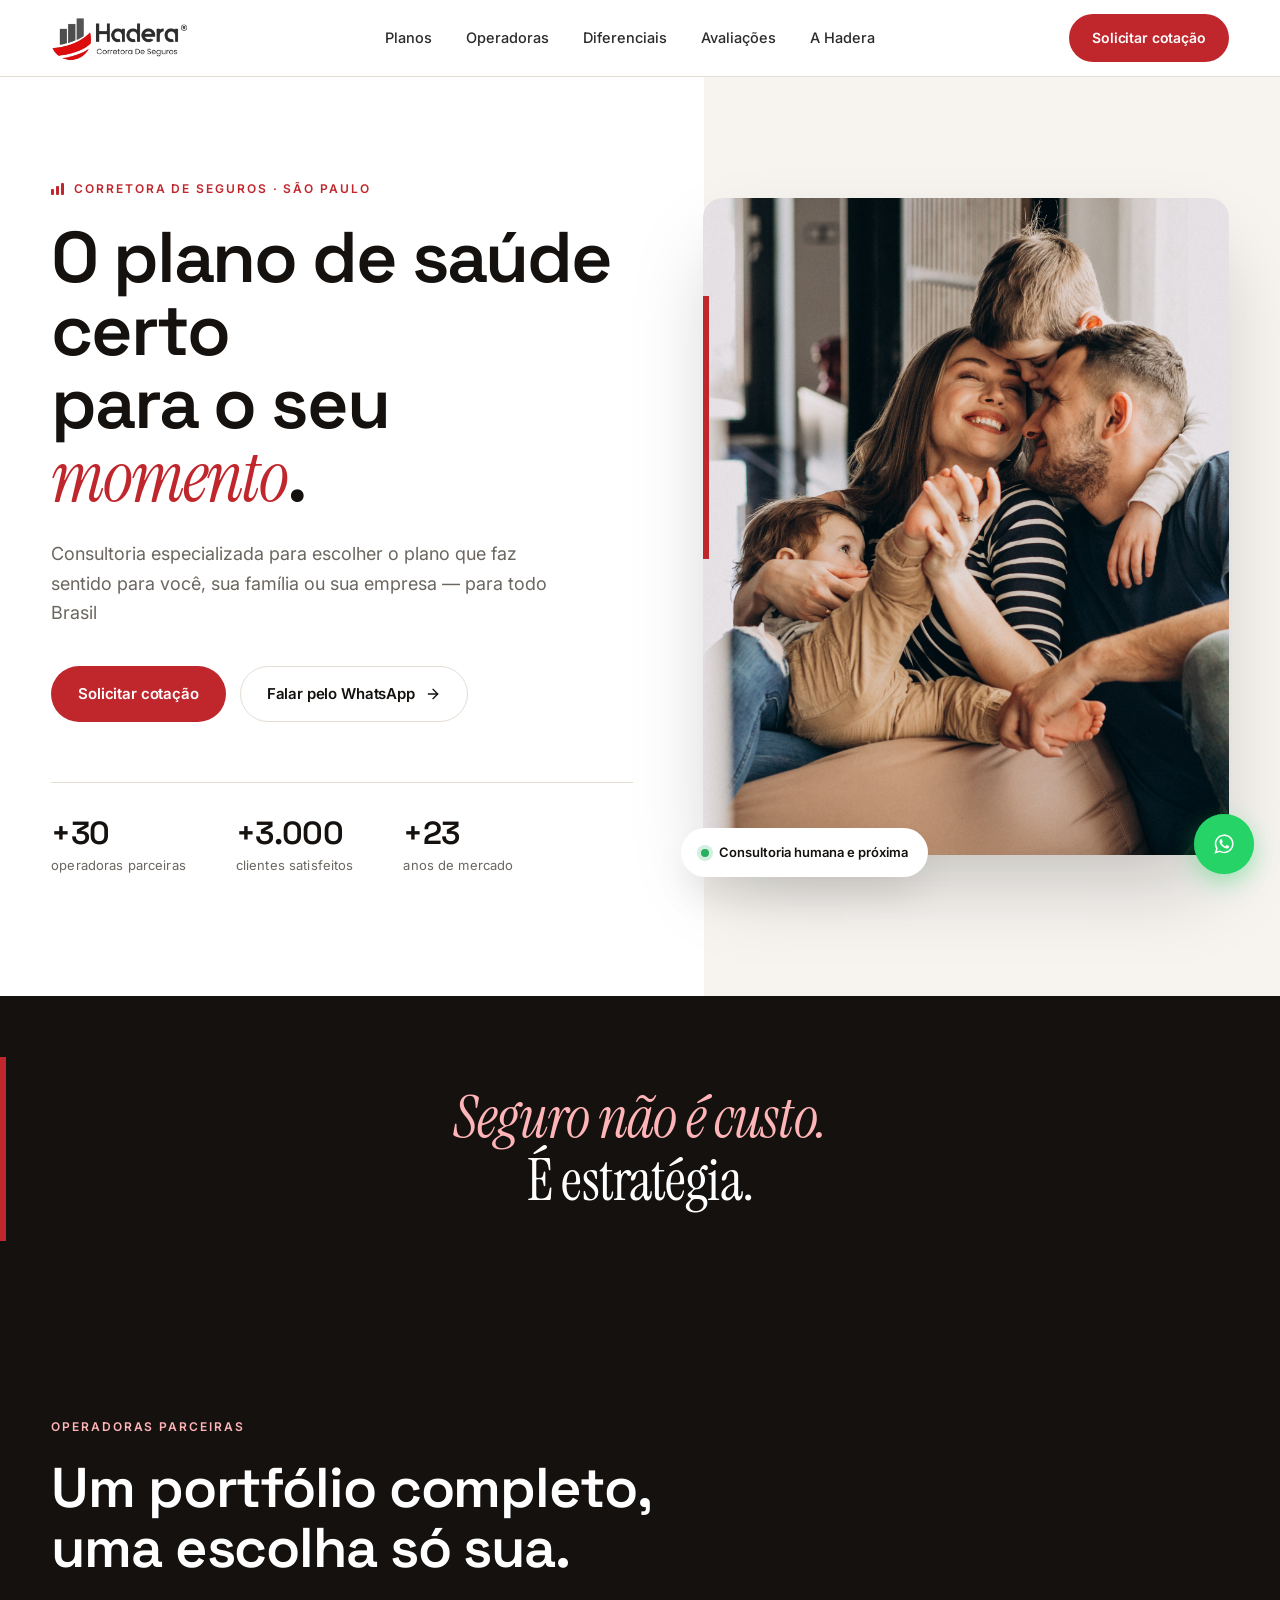
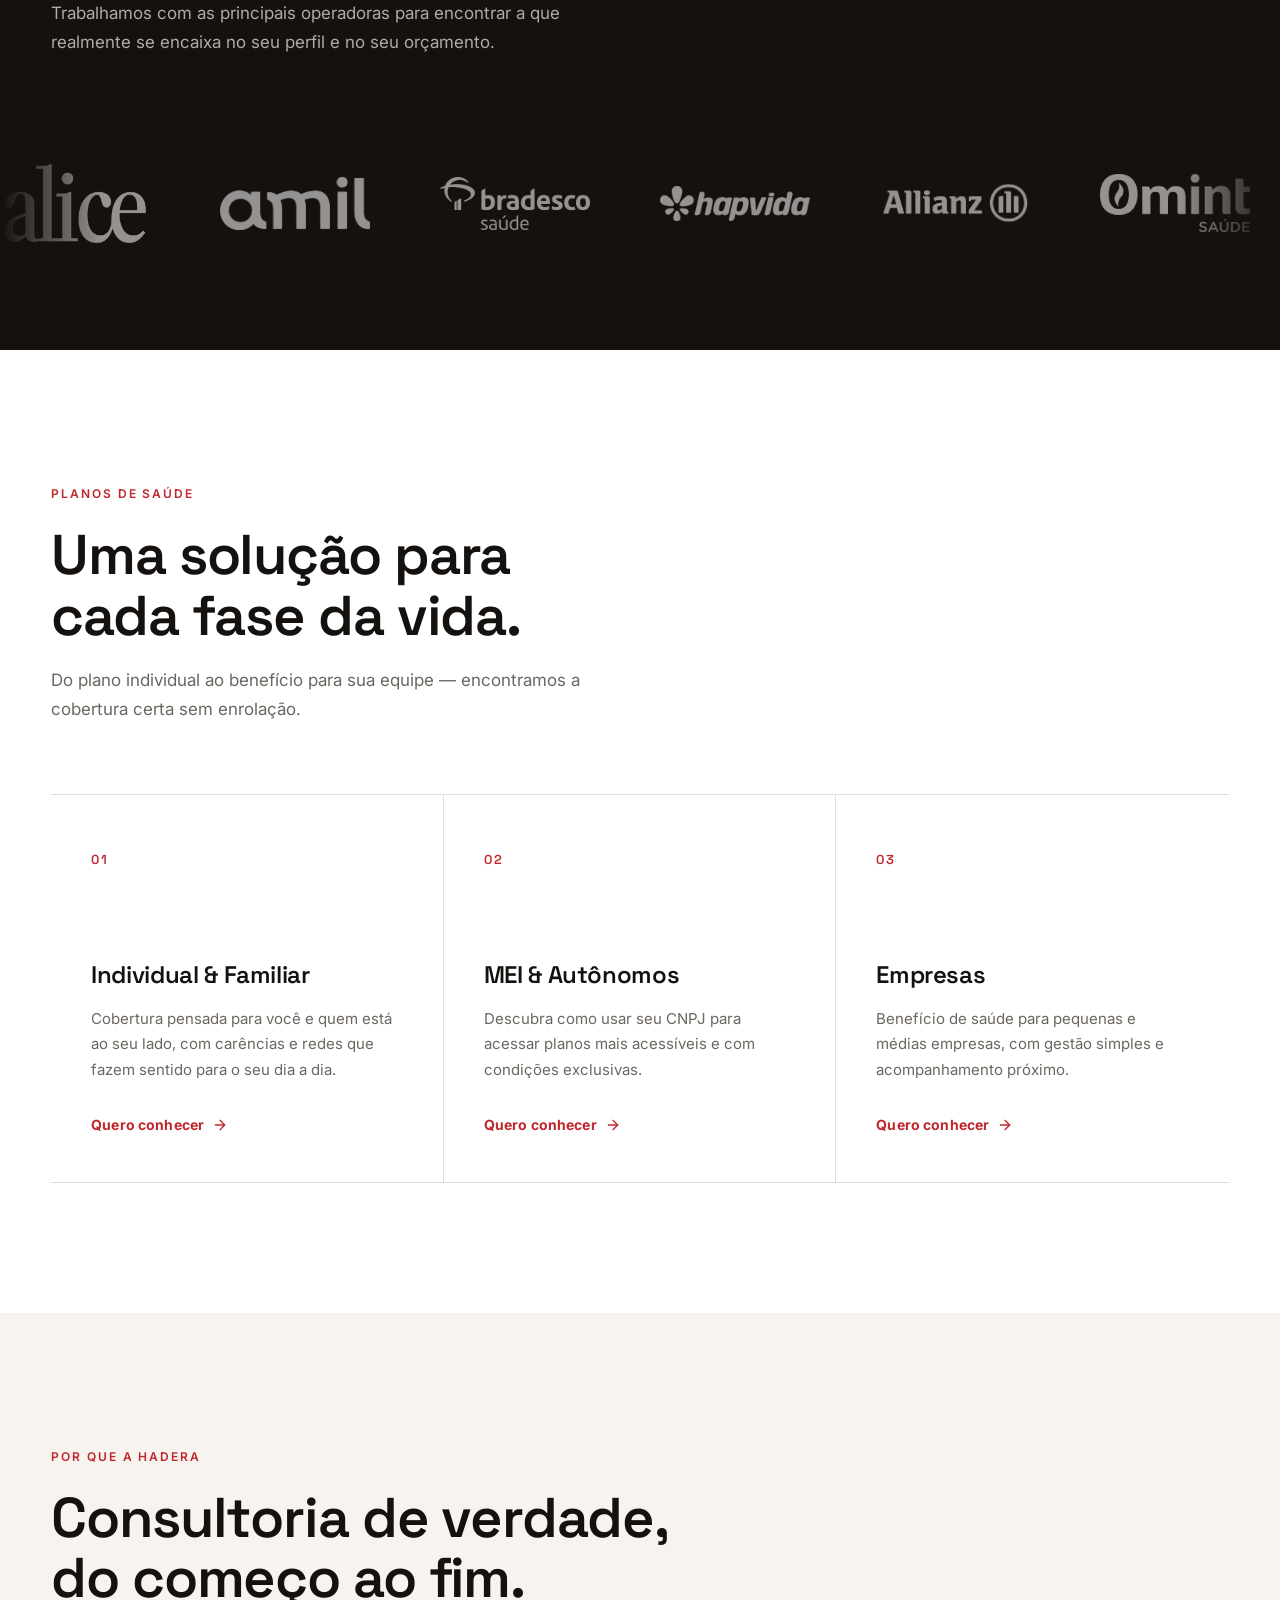
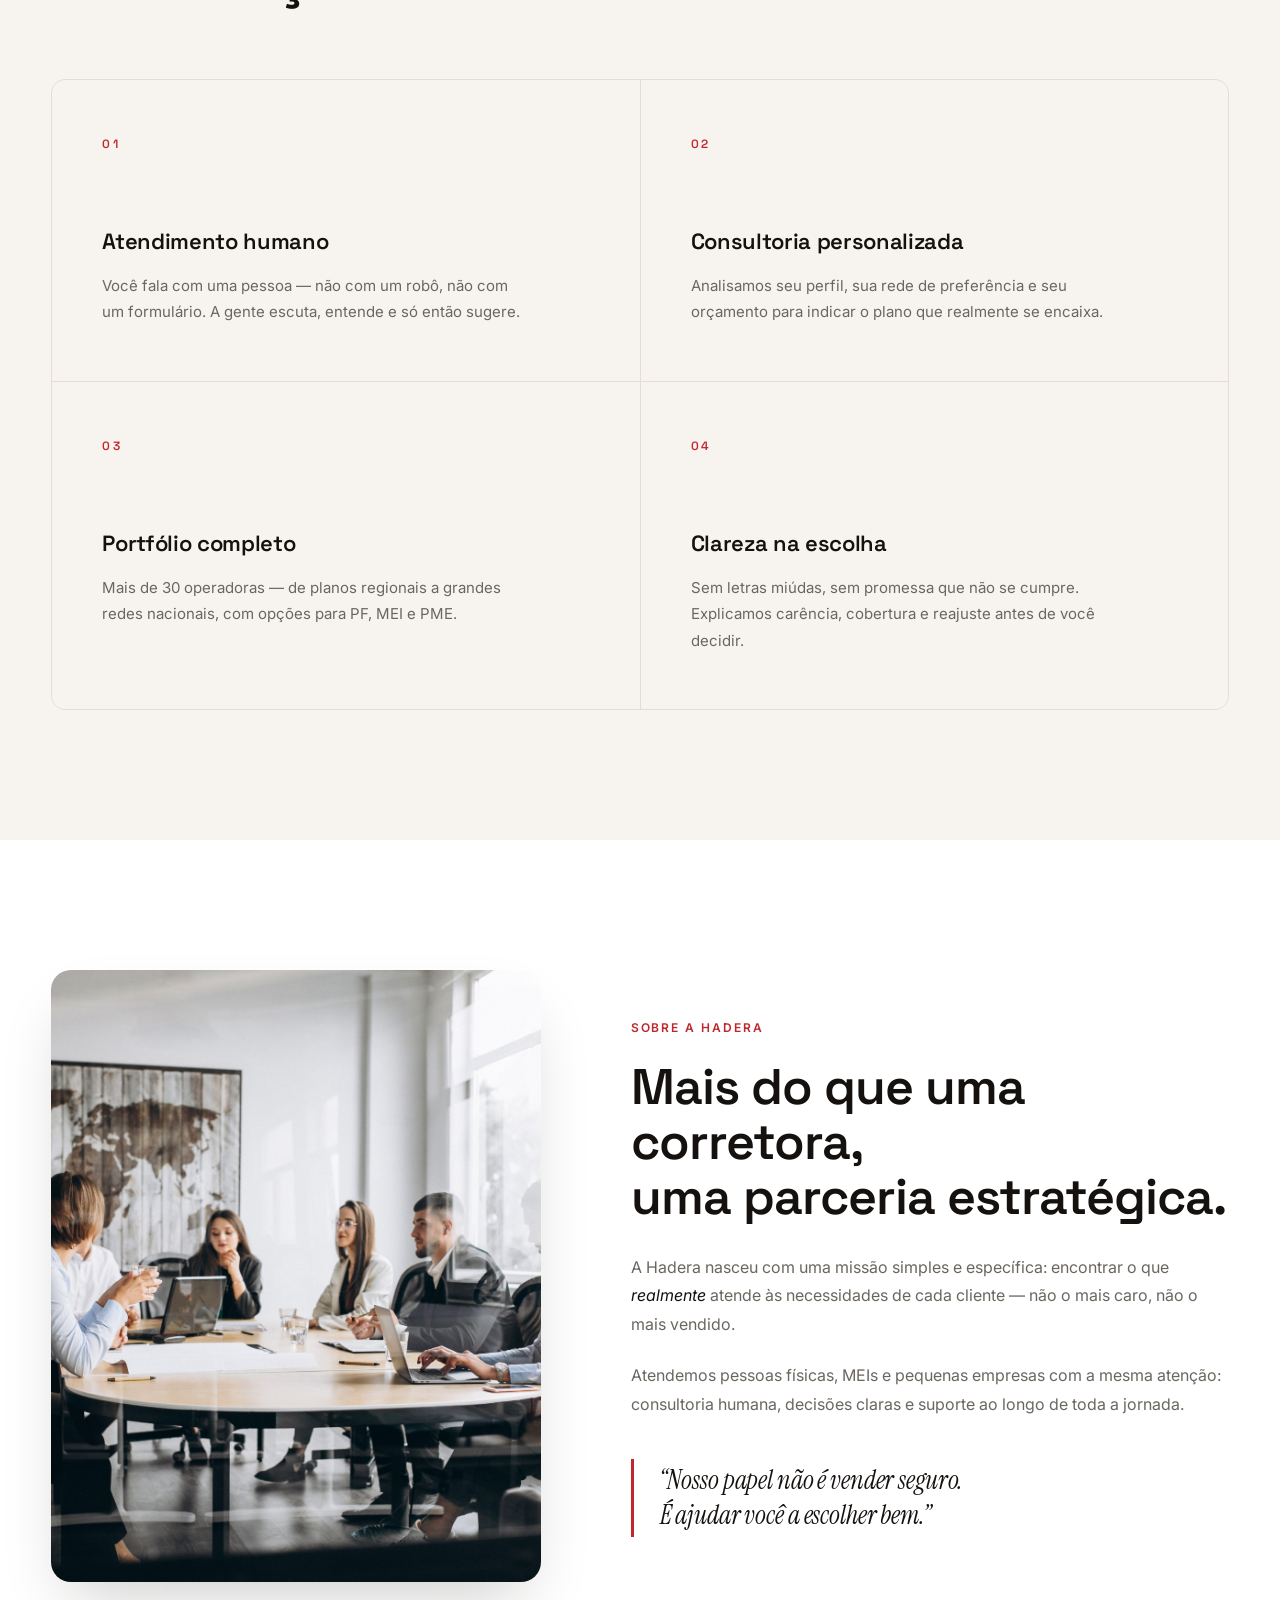
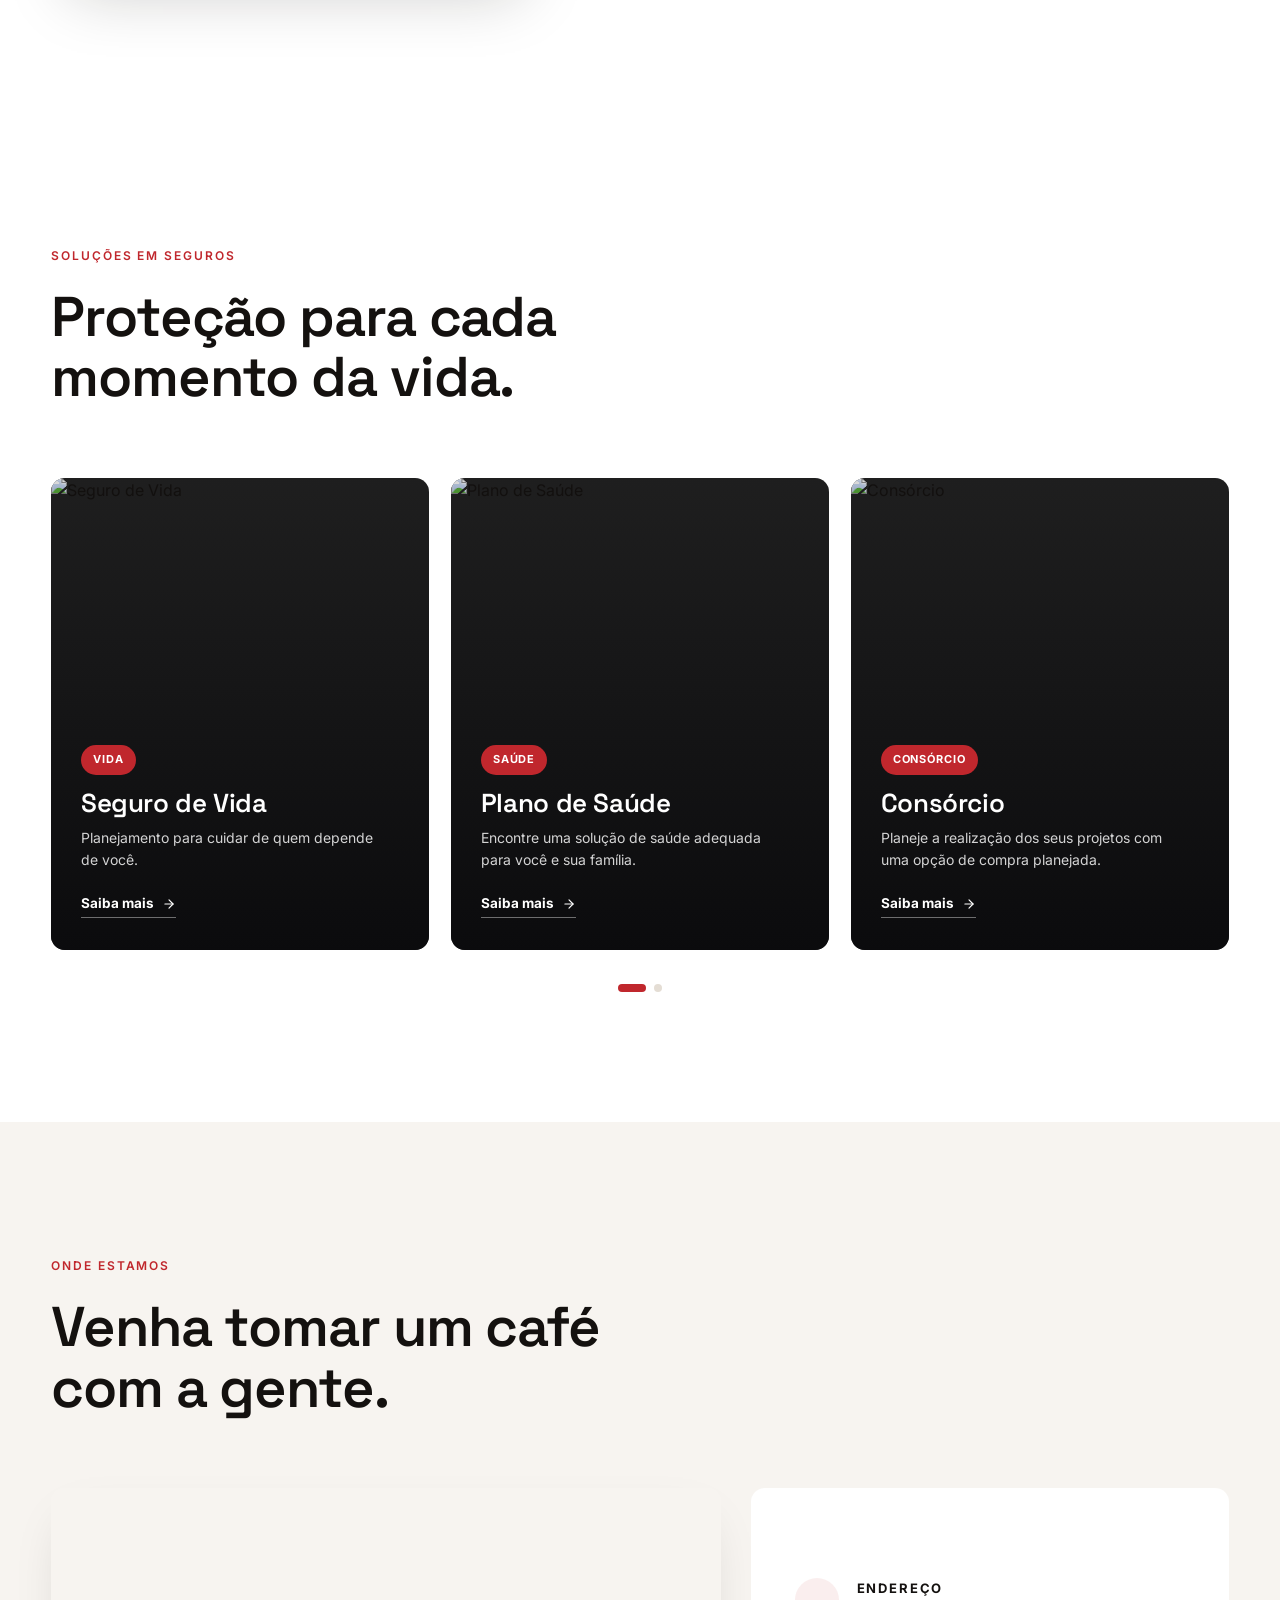
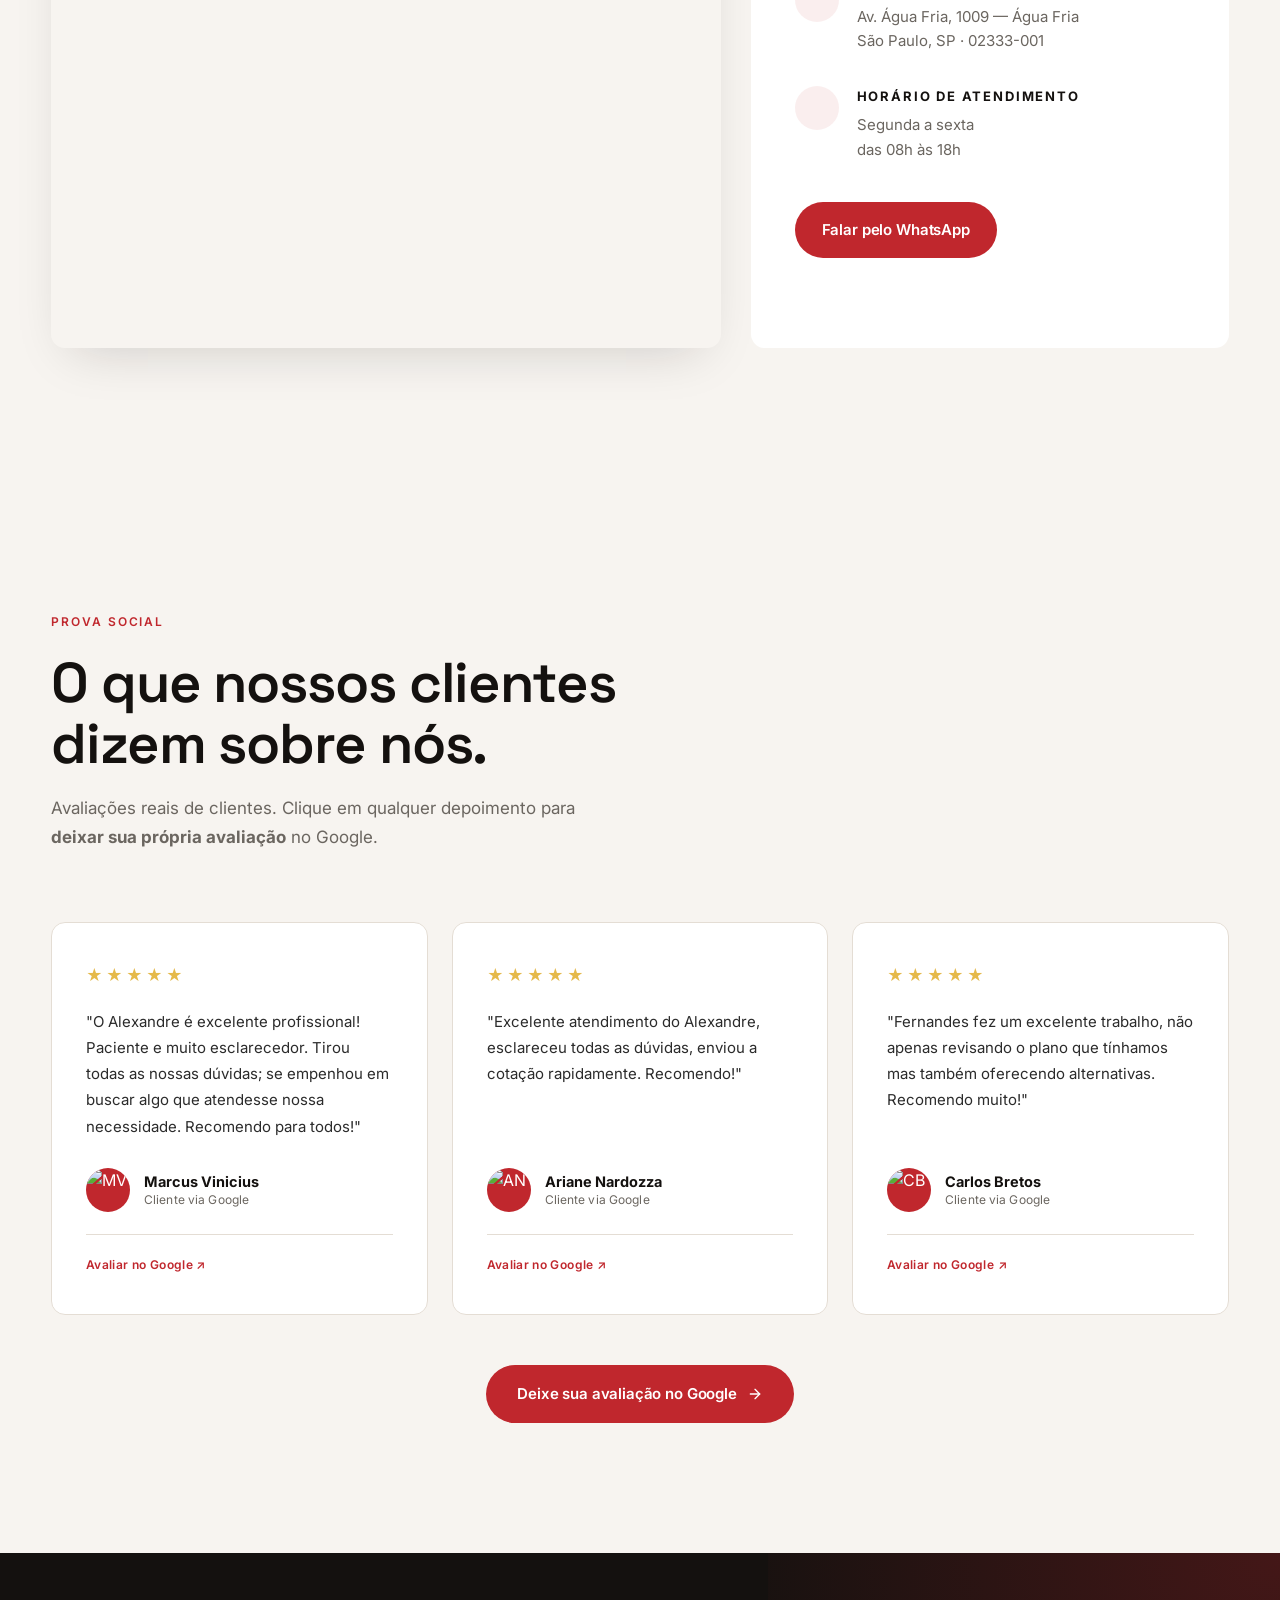
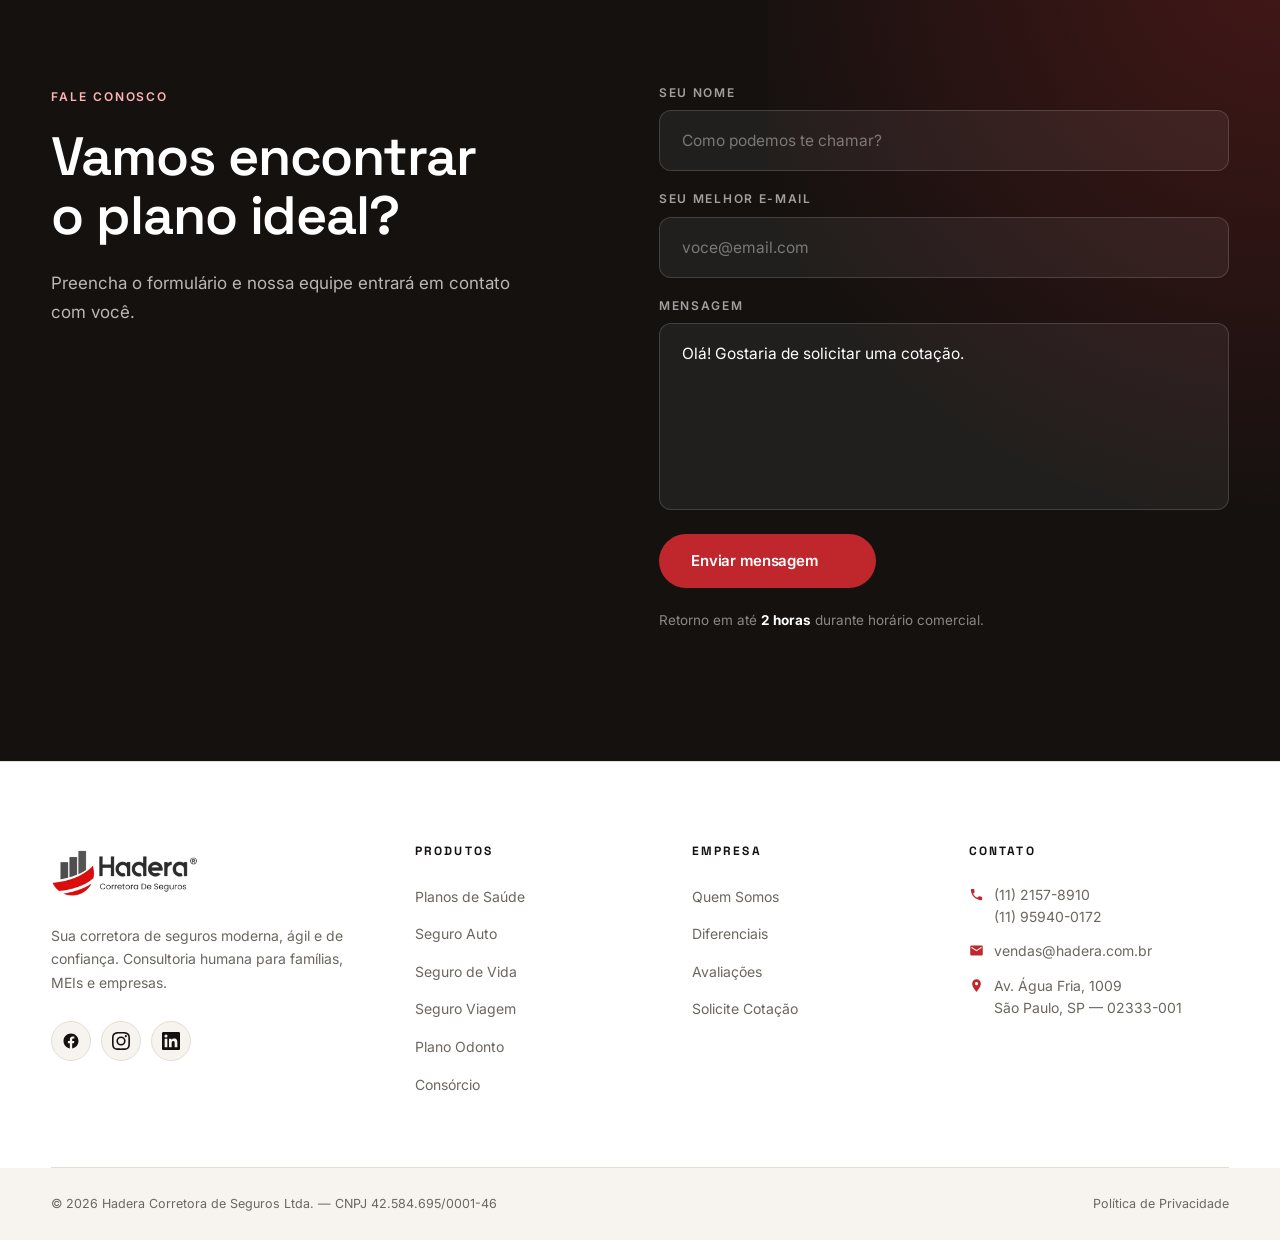
==== index.html @ 0e1a872c "Novo popup" ====
<!DOCTYPE html>
<html lang="pt-BR">

<head>
    <meta charset="UTF-8">
    <meta name="viewport" content="width=device-width, initial-scale=1.0">
    <title>Hadera Corretora de Seguros</title>
    <meta name="description"
        content="Consultoria especializada em planos de saúde, odonto, auto, vida e mais. Atendimento humano e próximo. Seguro não é custo. É estratégia.">

    <link rel="preconnect" href="https://fonts.googleapis.com">
    <link rel="preconnect" href="https://fonts.gstatic.com" crossorigin>
    <link
        href="https://fonts.googleapis.com/css2?family=Inter:wght@400;500;600;700&family=Space+Grotesk:wght@500;600;700&family=Instrument+Serif:ital@0;1&display=swap"
        rel="stylesheet">

    <link rel="stylesheet" href="style.css">
    <link rel="icon" type="image/png" href="imagens/icon.png">
    <script src="https://unpkg.com/lucide@latest"></script>
</head>

<body>

    <!-- ==================== HEADER ==================== -->
    <header class="site-header">
        <div class="container header-inner">

            <a href="#" class="brand" aria-label="Hadera Corretora de Seguros">
                <img src="imagens/logo.png" alt="Hadera">
            </a>

            <nav class="main-nav" aria-label="Navegação principal">
                <a href="#planos">Planos</a>
                <a href="#operadoras">Operadoras</a>
                <a href="#diferenciais">Diferenciais</a>
                <a href="#avaliacoes">Avaliações</a>
                <a href="#sobre">A Hadera</a>
            </nav>

            <a href="#contato" class="btn btn-primary header-cta">
                Solicitar cotação
            </a>

        </div>
    </header>


    <main>

        <!-- ==================== HERO ==================== -->
        <section class="hero">
            <div class="container hero-grid">

                <div class="hero-copy">

                    <span class="eyebrow">
                        <span class="bar-motif" aria-hidden="true">
                            <i></i><i></i><i></i>
                        </span>
                        Corretora de Seguros · São Paulo
                    </span>

                    <h1>
                        O plano de saúde certo<br>
                        para o seu <em>momento</em>.
                    </h1>

                    <p class="hero-lead">
                        Consultoria especializada para escolher o plano que
                        faz sentido para você, sua família ou sua empresa —
                        para todo Brasil
                    </p>

                    <div class="hero-actions">
                        <a href="#contato" class="btn btn-primary">
                            Solicitar cotação
                        </a>
                        <a href="#" class="btn btn-ghost whatsapp-link">
                            Falar pelo WhatsApp
                            <svg xmlns="http://www.w3.org/2000/svg" width="16" height="16" viewBox="0 0 24 24"
                                fill="none" stroke="currentColor" stroke-width="2" stroke-linecap="round"
                                stroke-linejoin="round">
                                <line x1="5" y1="12" x2="19" y2="12"></line>
                                <polyline points="12 5 19 12 12 19"></polyline>
                            </svg>
                        </a>
                    </div>

                    <ul class="hero-stats">
                        <li>
                            <strong>+30</strong>
                            <span>operadoras parceiras</span>
                        </li>
                        <li>
                            <strong>+3.000</strong>
                            <span>clientes satisfeitos</span>
                        </li>
                        <li>
                            <strong>+23</strong>
                            <span>anos de mercado</span>
                        </li>
                    </ul>

                </div>

                <div class="hero-visual">
                    <div class="hero-frame">
                        <img src="imagens/familia.jpg" alt="Família em momento de cuidado">
                    </div>
                    <div class="hero-tag">
                        <span class="dot"></span>
                        Consultoria humana e próxima
                    </div>
                </div>

            </div>
        </section>


        <!-- ==================== MANIFESTO ==================== -->
        <section class="manifesto">
            <div class="container">
                <p class="manifesto-quote">
                    <em>Seguro não é custo.</em>
                    É estratégia.
                </p>
            </div>
        </section>


        <!-- ==================== OPERADORAS PARCEIRAS ==================== -->
        <section id="operadoras" class="operadoras">
            <div class="container">

                <header class="section-head">
                    <span class="eyebrow light">Operadoras parceiras</span>
                    <h2>Um portfólio completo,<br>uma escolha só sua.</h2>
                    <p>
                        Trabalhamos com as principais operadoras para encontrar
                        a que realmente se encaixa no seu perfil e no seu orçamento.
                    </p>
                </header>

            </div>

            <div class="carousel-operadoras">
                <div class="carousel-track-operadoras">

                    <img src="imagens/operadoras/alice.png" alt="Alice" class="logo-operadora">
                    <img src="imagens/operadoras/amil.png" alt="Amil" class="logo-operadora">
                    <img src="imagens/operadoras/bradesco.png" alt="Bradesco Saúde" class="logo-operadora">
                    <img src="imagens/operadoras/hapvida.png" alt="Hapvida" class="logo-operadora">
                    <img src="imagens/operadoras/allianz.png" alt="Allianz" class="logo-operadora">
                    <img src="imagens/operadoras/omint.png" alt="Omint" class="logo-operadora">
                    <img src="imagens/operadoras/porto.png" alt="Porto" class="logo-operadora">
                    <img src="imagens/operadoras/sulamerica.png" alt="SulAmérica" class="logo-operadora">
                    <img src="imagens/operadoras/medsenior.png" alt="MedSênior" class="logo-operadora">

                    <!-- Duplicação para loop infinito -->
                    <img src="imagens/operadoras/alice.png" alt="" aria-hidden="true" class="logo-operadora">
                    <img src="imagens/operadoras/amil.png" alt="" aria-hidden="true" class="logo-operadora">
                    <img src="imagens/operadoras/bradesco.png" alt="" aria-hidden="true" class="logo-operadora">
                    <img src="imagens/operadoras/hapvida.png" alt="" aria-hidden="true" class="logo-operadora">
                    <img src="imagens/operadoras/allianz.png" alt="" aria-hidden="true" class="logo-operadora">
                    <img src="imagens/operadoras/omint.png" alt="" aria-hidden="true" class="logo-operadora">
                    <img src="imagens/operadoras/porto.png" alt="" aria-hidden="true" class="logo-operadora">
                    <img src="imagens/operadoras/sulamerica.png" alt="" aria-hidden="true" class="logo-operadora">
                    <img src="imagens/operadoras/medsenior.png" alt="" aria-hidden="true" class="logo-operadora">

                </div>
            </div>
        </section>


        <!-- ==================== PLANOS DE SAÚDE ==================== -->
        <section id="planos" class="plans">
            <div class="container">

                <header class="section-head">
                    <span class="eyebrow">Planos de saúde</span>
                    <h2>Uma solução para<br>cada fase da vida.</h2>
                    <p>
                        Do plano individual ao benefício para sua equipe —
                        encontramos a cobertura certa sem enrolação.
                    </p>
                </header>


                <div class="plans-grid">

                    <article class="plan">
                        <span class="plan-index">01</span>
                        <h3>Individual &amp; Familiar</h3>
                        <p>
                            Cobertura pensada para você e quem está ao seu lado,
                            com carências e redes que fazem sentido para o seu dia a dia.
                        </p>
                        <a href="#contato" class="link-arrow">
                            Quero conhecer
                            <svg xmlns="http://www.w3.org/2000/svg" width="16" height="16" viewBox="0 0 24 24"
                                fill="none" stroke="currentColor" stroke-width="2" stroke-linecap="round"
                                stroke-linejoin="round">
                                <line x1="5" y1="12" x2="19" y2="12"></line>
                                <polyline points="12 5 19 12 12 19"></polyline>
                            </svg>
                        </a>
                    </article>


                    <article class="plan">
                        <span class="plan-index">02</span>
                        <h3>MEI &amp; Autônomos</h3>
                        <p>
                            Descubra como usar seu CNPJ para acessar planos
                            mais acessíveis e com condições exclusivas.
                        </p>
                        <a href="#contato" class="link-arrow">
                            Quero conhecer
                            <svg xmlns="http://www.w3.org/2000/svg" width="16" height="16" viewBox="0 0 24 24"
                                fill="none" stroke="currentColor" stroke-width="2" stroke-linecap="round"
                                stroke-linejoin="round">
                                <line x1="5" y1="12" x2="19" y2="12"></line>
                                <polyline points="12 5 19 12 12 19"></polyline>
                            </svg>
                        </a>
                    </article>


                    <article class="plan">
                        <span class="plan-index">03</span>
                        <h3>Empresas</h3>
                        <p>
                            Benefício de saúde para pequenas e médias empresas,
                            com gestão simples e acompanhamento próximo.
                        </p>
                        <a href="#contato" class="link-arrow">
                            Quero conhecer
                            <svg xmlns="http://www.w3.org/2000/svg" width="16" height="16" viewBox="0 0 24 24"
                                fill="none" stroke="currentColor" stroke-width="2" stroke-linecap="round"
                                stroke-linejoin="round">
                                <line x1="5" y1="12" x2="19" y2="12"></line>
                                <polyline points="12 5 19 12 12 19"></polyline>
                            </svg>
                        </a>
                    </article>

                </div>

            </div>
        </section>


        <!-- ==================== DIFERENCIAIS ==================== -->
        <section id="diferenciais" class="values">
            <div class="container">

                <header class="section-head">
                    <span class="eyebrow">Por que a Hadera</span>
                    <h2>Consultoria de verdade,<br>do começo ao fim.</h2>
                </header>


                <div class="values-grid">

                    <article class="value">
                        <span class="value-index">01</span>
                        <h3>Atendimento humano</h3>
                        <p>
                            Você fala com uma pessoa — não com um robô, não com um formulário.
                            A gente escuta, entende e só então sugere.
                        </p>
                    </article>

                    <article class="value">
                        <span class="value-index">02</span>
                        <h3>Consultoria personalizada</h3>
                        <p>
                            Analisamos seu perfil, sua rede de preferência e seu orçamento
                            para indicar o plano que realmente se encaixa.
                        </p>
                    </article>

                    <article class="value">
                        <span class="value-index">03</span>
                        <h3>Portfólio completo</h3>
                        <p>
                            Mais de 30 operadoras — de planos regionais a grandes redes
                            nacionais, com opções para PF, MEI e PME.
                        </p>
                    </article>

                    <article class="value">
                        <span class="value-index">04</span>
                        <h3>Clareza na escolha</h3>
                        <p>
                            Sem letras miúdas, sem promessa que não se cumpre.
                            Explicamos carência, cobertura e reajuste antes de você decidir.
                        </p>
                    </article>

                </div>

            </div>
        </section>


        <!-- ==================== SOBRE A HADERA ==================== -->
        <section id="sobre" class="about">
            <div class="container about-grid">

                <div class="about-visual">
                    <img src="imagens/escritorio.jpg" alt="Equipe Hadera">
                </div>

                <div class="about-copy">
                    <span class="eyebrow">Sobre a Hadera</span>
                    <h2>Mais do que uma corretora,<br>uma parceria estratégica.</h2>

                    <p>
                        A Hadera nasceu com uma missão simples e específica:
                        encontrar o que <em>realmente</em> atende às necessidades de cada cliente —
                        não o mais caro, não o mais vendido.
                    </p>

                    <p>
                        Atendemos pessoas físicas, MEIs e pequenas empresas
                        com a mesma atenção: consultoria humana, decisões
                        claras e suporte ao longo de toda a jornada.
                    </p>

                    <blockquote class="pull-quote">
                        <em>“Nosso papel não é vender seguro.<br>É ajudar você a escolher bem.”</em>
                    </blockquote>

                </div>

            </div>
        </section>

        <!-- ==================== OUTROS SEGUROS ==================== -->
        <section class="other" id="outros-seguros">
            <div class="container">

                <header class="section-head">
                    <span class="eyebrow">Soluções em seguros</span>
                    <h2>Proteção para cada<br>momento da vida.</h2>
                </header>


                <div class="insurance-carousel" id="insurance-carousel">

                    <div class="insurance-track">

                        <article class="insurance-card">
                            <img src="https://images.unsplash.com/photo-1563483782764-ce43fbc624ff?q=80&w=870&auto=format&fit=crop"
                                alt="Seguro de Vida">
                            <div class="insurance-overlay"></div>
                            <div class="insurance-content">
                                <span class="insurance-tag">Vida</span>
                                <h3>Seguro de Vida</h3>
                                <p>Planejamento para cuidar de quem depende de você.</p>
                                <a href="#contato" class="insurance-link">
                                    Saiba mais
                                    <svg xmlns="http://www.w3.org/2000/svg" width="14" height="14" viewBox="0 0 24 24"
                                        fill="none" stroke="currentColor" stroke-width="2" stroke-linecap="round"
                                        stroke-linejoin="round">
                                        <line x1="5" y1="12" x2="19" y2="12"></line>
                                        <polyline points="12 5 19 12 12 19"></polyline>
                                    </svg>
                                </a>
                            </div>
                        </article>

                        <article class="insurance-card">
                            <img src="https://plus.unsplash.com/premium_photo-1675808577247-2281dc17147a?q=80&w=900&auto=format&fit=crop"
                                alt="Plano de Saúde">
                            <div class="insurance-overlay"></div>
                            <div class="insurance-content">
                                <span class="insurance-tag">Saúde</span>
                                <h3>Plano de Saúde</h3>
                                <p>Encontre uma solução de saúde adequada para você e sua família.</p>
                                <a href="#contato" class="insurance-link">
                                    Saiba mais
                                    <svg xmlns="http://www.w3.org/2000/svg" width="14" height="14" viewBox="0 0 24 24"
                                        fill="none" stroke="currentColor" stroke-width="2" stroke-linecap="round"
                                        stroke-linejoin="round">
                                        <line x1="5" y1="12" x2="19" y2="12"></line>
                                        <polyline points="12 5 19 12 12 19"></polyline>
                                    </svg>
                                </a>
                            </div>
                        </article>

                        <article class="insurance-card">
                            <img src="https://images.unsplash.com/photo-1512917774080-9991f1c4c750?q=80&w=900&auto=format&fit=crop"
                                alt="Consórcio">
                            <div class="insurance-overlay"></div>
                            <div class="insurance-content">
                                <span class="insurance-tag">Consórcio</span>
                                <h3>Consórcio</h3>
                                <p>Planeje a realização dos seus projetos com uma opção de compra planejada.</p>
                                <a href="#contato" class="insurance-link">
                                    Saiba mais
                                    <svg xmlns="http://www.w3.org/2000/svg" width="14" height="14" viewBox="0 0 24 24"
                                        fill="none" stroke="currentColor" stroke-width="2" stroke-linecap="round"
                                        stroke-linejoin="round">
                                        <line x1="5" y1="12" x2="19" y2="12"></line>
                                        <polyline points="12 5 19 12 12 19"></polyline>
                                    </svg>
                                </a>
                            </div>
                        </article>

                        <article class="insurance-card">
                            <img src="https://images.unsplash.com/photo-1623387641168-d9803ddd3f35?q=80&w=870&auto=format&fit=crop"
                                alt="Saúde Pet">
                            <div class="insurance-overlay"></div>
                            <div class="insurance-content">
                                <span class="insurance-tag">Pet</span>
                                <h3>Saúde Pet</h3>
                                <p>Cuidados essenciais para a saúde e o bem-estar do seu pet.</p>
                                <a href="#contato" class="insurance-link">
                                    Saiba mais
                                    <svg xmlns="http://www.w3.org/2000/svg" width="14" height="14" viewBox="0 0 24 24"
                                        fill="none" stroke="currentColor" stroke-width="2" stroke-linecap="round"
                                        stroke-linejoin="round">
                                        <line x1="5" y1="12" x2="19" y2="12"></line>
                                        <polyline points="12 5 19 12 12 19"></polyline>
                                    </svg>
                                </a>
                            </div>
                        </article>

                        <article class="insurance-card">
                            <img src="https://images.unsplash.com/photo-1588776814546-1ffcf47267a5?q=80&w=870&auto=format&fit=crop"
                                alt="Plano Odontológico">
                            <div class="insurance-overlay"></div>
                            <div class="insurance-content">
                                <span class="insurance-tag">Odonto</span>
                                <h3>Plano Odontológico</h3>
                                <p>Prevenção e cuidado para manter seu sorriso em dia.</p>
                                <a href="#contato" class="insurance-link">
                                    Saiba mais
                                    <svg xmlns="http://www.w3.org/2000/svg" width="14" height="14" viewBox="0 0 24 24"
                                        fill="none" stroke="currentColor" stroke-width="2" stroke-linecap="round"
                                        stroke-linejoin="round">
                                        <line x1="5" y1="12" x2="19" y2="12"></line>
                                        <polyline points="12 5 19 12 12 19"></polyline>
                                    </svg>
                                </a>
                            </div>
                        </article>

                        <article class="insurance-card">
                            <img src="https://images.unsplash.com/photo-1501785888041-af3ef285b470?q=80&w=900&auto=format&fit=crop"
                                alt="Seguro Viagem">
                            <div class="insurance-overlay"></div>
                            <div class="insurance-content">
                                <span class="insurance-tag">Viagem</span>
                                <h3>Seguro Viagem</h3>
                                <p>Viaje com tranquilidade e conte com proteção onde você estiver.</p>
                                <a href="#contato" class="insurance-link">
                                    Saiba mais
                                    <svg xmlns="http://www.w3.org/2000/svg" width="14" height="14" viewBox="0 0 24 24"
                                        fill="none" stroke="currentColor" stroke-width="2" stroke-linecap="round"
                                        stroke-linejoin="round">
                                        <line x1="5" y1="12" x2="19" y2="12"></line>
                                        <polyline points="12 5 19 12 12 19"></polyline>
                                    </svg>
                                </a>
                            </div>
                        </article>

                    </div>

                    <button type="button" class="carousel-nav carousel-nav-prev" id="insurance-prev"
                        aria-label="Anterior">
                        <svg xmlns="http://www.w3.org/2000/svg" width="18" height="18" viewBox="0 0 24 24" fill="none"
                            stroke="currentColor" stroke-width="2" stroke-linecap="round" stroke-linejoin="round">
                            <polyline points="15 18 9 12 15 6"></polyline>
                        </svg>
                    </button>

                    <button type="button" class="carousel-nav carousel-nav-next" id="insurance-next"
                        aria-label="Próximo">
                        <svg xmlns="http://www.w3.org/2000/svg" width="18" height="18" viewBox="0 0 24 24" fill="none"
                            stroke="currentColor" stroke-width="2" stroke-linecap="round" stroke-linejoin="round">
                            <polyline points="9 18 15 12 9 6"></polyline>
                        </svg>
                    </button>

                </div>

                <div class="carousel-dots"></div>

            </div>
        </section>


        <!-- ==================== LOCALIZAÇÃO ==================== -->
        <section class="location" id="endereco">
            <div class="container">

                <header class="section-head">
                    <span class="eyebrow">Onde estamos</span>
                    <h2>Venha tomar um café<br>com a gente.</h2>
                </header>

                <div class="location-grid">

                    <div class="location-map">
                        <iframe
                            src="https://www.google.com/maps/embed?pb=!1m18!1m12!1m3!1d3659.465127696925!2d-46.62485872571708!3d-23.47975045859704!2m3!1f0!2f0!3f0!3m2!1i1024!2i768!4f13.1!3m3!1m2!1s0x94cef64586cd5df5%3A0x4309ec89ebb711de!2sHadera%20Corretora%20de%20Seguros%20%C2%AE!5e0!3m2!1spt-BR!2sbr!4v1789757693432!5m2!1spt-BR!2sbr"
                            width="100%" height="460" style="border:0;" allowfullscreen="" loading="lazy"
                            referrerpolicy="no-referrer-when-downgrade"></iframe>
                    </div>

                    <div class="location-info">

                        <div class="location-item">
                            <span class="location-icon">
                                <i data-lucide="map-pin"></i>
                            </span>
                            <div>
                                <strong>Endereço</strong>
                                <p>Av. Água Fria, 1009 — Água Fria<br>São Paulo, SP · 02333-001</p>
                            </div>
                        </div>

                        <div class="location-item">
                            <span class="location-icon">
                                <i data-lucide="clock-3"></i>
                            </span>
                            <div>
                                <strong>Horário de atendimento</strong>
                                <p>Segunda a sexta<br>das 08h às 18h</p>
                            </div>
                        </div>

                        <a href="#" class="btn btn-primary whatsapp-link location-cta">
                            Falar pelo WhatsApp
                        </a>

                    </div>

                </div>

            </div>
        </section>

        <!-- ==================== AVALIAÇÕES ==================== -->
        <section id="avaliacoes" class="reviews">
            <div class="container">

                <header class="section-head">
                    <span class="eyebrow">Prova social</span>
                    <h2>O que nossos clientes<br>dizem sobre nós.</h2>
                    <p>
                        Avaliações reais de clientes. Clique em qualquer depoimento
                        para <strong>deixar sua própria avaliação</strong> no Google.
                    </p>
                </header>


                <div class="reviews-carousel" id="reviews-carousel">

                    <div class="reviews-track" id="reviews-track">

                        <a class="review-card"
                            href="https://www.google.com/search?hl=pt-BR&gl=br&q=Hadera+Corretora+de+Seguros+%C2%AE+-+Av.+%C3%81gua+Fria,+1009+-+%C3%81gua+Fria,+S%C3%A3o+Paulo+-+SP,+02333-001&ludocid=4830652152440885726&lsig=AB86z5W81Q6shH22fqhx2vkuMF__#lrd=0x94cef64586cd5df5:0x4309ec89ebb711de,1,,,,"
                            target="_blank" rel="noopener noreferrer">
                            <div class="review-stars">★★★★★</div>
                            <p class="review-text">
                                "O Alexandre é excelente profissional! Paciente e muito esclarecedor.
                                Tirou todas as nossas dúvidas; se empenhou em buscar algo que
                                atendesse nossa necessidade. Recomendo para todos!"
                            </p>
                            <div class="review-author">
                                <div class="review-avatar">
                                    <img src="https://lh3.googleusercontent.com/a-/ALV-UjWTUDqh00Kb19o75hRLH6ygdl3ISDNsmnDd8bFQNHHtWNwaIkca=w72-h72-p-rp-mo-br100"
                                        alt="MV">
                                </div>
                                <div class="review-author-info">
                                    <strong>Marcus Vinicius</strong>
                                    <span>Cliente via Google</span>
                                </div>
                            </div>
                        </a>

                        <a class="review-card"
                            href="https://www.google.com/search?hl=pt-BR&gl=br&q=Hadera+Corretora+de+Seguros+%C2%AE+-+Av.+%C3%81gua+Fria,+1009+-+%C3%81gua+Fria,+S%C3%A3o+Paulo+-+SP,+02333-001&ludocid=4830652152440885726&lsig=AB86z5W81Q6shH22fqhx2vkuMF__#lrd=0x94cef64586cd5df5:0x4309ec89ebb711de,1,,,,"
                            target="_blank" rel="noopener noreferrer">
                            <div class="review-stars">★★★★★</div>
                            <p class="review-text">
                                "Excelente atendimento do Alexandre, esclareceu todas as dúvidas,
                                enviou a cotação rapidamente. Recomendo!"
                            </p>
                            <div class="review-author">
                                <div class="review-avatar">
                                    <img src="https://lh3.googleusercontent.com/a-/ALV-UjUAhWPiSQkANRuvMzGyWtFCLiekaxD8Mmd_DRi2HK1RV3gRFt-w5w=w72-h72-p-rp-mo-ba12-br100"
                                        alt="AN">
                                </div>
                                <div class="review-author-info">
                                    <strong>Ariane Nardozza</strong>
                                    <span>Cliente via Google</span>
                                </div>
                            </div>
                        </a>

                        <a class="review-card"
                            href="https://www.google.com/search?hl=pt-BR&gl=br&q=Hadera+Corretora+de+Seguros+%C2%AE+-+Av.+%C3%81gua+Fria,+1009+-+%C3%81gua+Fria,+S%C3%A3o+Paulo+-+SP,+02333-001&ludocid=4830652152440885726&lsig=AB86z5W81Q6shH22fqhx2vkuMF__#lrd=0x94cef64586cd5df5:0x4309ec89ebb711de,1,,,,"
                            target="_blank" rel="noopener noreferrer">
                            <div class="review-stars">★★★★★</div>
                            <p class="review-text">
                                "Fernandes fez um excelente trabalho, não apenas revisando o plano
                                que tínhamos mas também oferecendo alternativas. Recomendo muito!"
                            </p>
                            <div class="review-author">
                                <div class="review-avatar">
                                    <img src="https://lh3.googleusercontent.com/a-/ALV-UjUqbcMZFqMnB2Za0on9zbgGwrc0aFSXXx96zh0_HGnUe4pA4cT0=w72-h72-p-rp-mo-br100"
                                        alt="CB">
                                </div>
                                <div class="review-author-info">
                                    <strong>Carlos Bretos</strong>
                                    <span>Cliente via Google</span>
                                </div>
                            </div>
                        </a>

                        <a class="review-card"
                            href="https://www.google.com/search?hl=pt-BR&gl=br&q=Hadera+Corretora+de+Seguros+%C2%AE+-+Av.+%C3%81gua+Fria,+1009+-+%C3%81gua+Fria,+S%C3%A3o+Paulo+-+SP,+02333-001&ludocid=4830652152440885726&lsig=AB86z5W81Q6shH22fqhx2vkuMF__#lrd=0x94cef64586cd5df5:0x4309ec89ebb711de,1,,,,"
                            target="_blank" rel="noopener noreferrer">
                            <div class="review-stars">★★★★★</div>
                            <p class="review-text">
                                "Fernandes foi extremamente atencioso e competente, realizando uma
                                ampla análise das nossas necessidades. Recomendo fortemente."
                            </p>
                            <div class="review-author">
                                <div class="review-avatar">
                                    <img src="https://lh3.googleusercontent.com/a-/ALV-UjUxJ4g6VCVpVP5zO2cymIq79XOvckI_tNp3MRWniimAkoptafDj=w72-h72-p-rp-mo-br100"
                                        alt="JC">
                                </div>
                                <div class="review-author-info">
                                    <strong>Jorge Cabral</strong>
                                    <span>Cliente via Google</span>
                                </div>
                            </div>
                        </a>

                        <a class="review-card"
                            href="https://www.google.com/search?hl=pt-BR&gl=br&q=Hadera+Corretora+de+Seguros+%C2%AE+-+Av.+%C3%81gua+Fria,+1009+-+%C3%81gua+Fria,+S%C3%A3o+Paulo+-+SP,+02333-001&ludocid=4830652152440885726&lsig=AB86z5W81Q6shH22fqhx2vkuMF__#lrd=0x94cef64586cd5df5:0x4309ec89ebb711de,1,,,,"
                            target="_blank" rel="noopener noreferrer">
                            <div class="review-stars">★★★★★</div>
                            <p class="review-text">
                                "Super confiáveis. Atendimento ágil e atencioso."
                            </p>
                            <div class="review-author">
                                <div class="review-avatar">
                                    <img src="https://lh3.googleusercontent.com/a-/ALV-UjWyRsBbj9WT7Tmg7qWxStzWGfjjertf8b476Wc900chk0nVUQ=w72-h72-p-rp-mo-br100"
                                        alt="AG">
                                </div>
                                <div class="review-author-info">
                                    <strong>Aurora Gomes Ibri</strong>
                                    <span>Cliente via Google</span>
                                </div>
                            </div>
                        </a>

                        <a class="review-card"
                            href="https://www.google.com/search?hl=pt-BR&gl=br&q=Hadera+Corretora+de+Seguros+%C2%AE+-+Av.+%C3%81gua+Fria,+1009+-+%C3%81gua+Fria,+S%C3%A3o+Paulo+-+SP,+02333-001&ludocid=4830652152440885726&lsig=AB86z5W81Q6shH22fqhx2vkuMF__#lrd=0x94cef64586cd5df5:0x4309ec89ebb711de,1,,,,"
                            target="_blank" rel="noopener noreferrer">
                            <div class="review-stars">★★★★★</div>
                            <p class="review-text">
                                "Excelente atendimento, sempre atenciosos e buscando o melhor
                                para o cliente. Recomendo."
                            </p>
                            <div class="review-author">
                                <div class="review-avatar">
                                    <img src="https://lh3.googleusercontent.com/a-/ALV-UjUZg-hW7bCkzkSqfYvVcMXRqFzPsFT2GFS1zoUULB4zvEB0cctXzQ=w72-h72-p-rp-mo-ba12-br100"
                                        alt="RA">
                                </div>
                                <div class="review-author-info">
                                    <strong>Roseli Alves</strong>
                                    <span>Cliente via Google</span>
                                </div>
                            </div>
                        </a>

                    </div>

                    <button type="button" class="carousel-nav carousel-nav-prev" id="reviews-prev"
                        aria-label="Anterior">
                        <svg xmlns="http://www.w3.org/2000/svg" width="18" height="18" viewBox="0 0 24 24" fill="none"
                            stroke="currentColor" stroke-width="2" stroke-linecap="round" stroke-linejoin="round">
                            <polyline points="15 18 9 12 15 6"></polyline>
                        </svg>
                    </button>

                    <button type="button" class="carousel-nav carousel-nav-next" id="reviews-next" aria-label="Próximo">
                        <svg xmlns="http://www.w3.org/2000/svg" width="18" height="18" viewBox="0 0 24 24" fill="none"
                            stroke="currentColor" stroke-width="2" stroke-linecap="round" stroke-linejoin="round">
                            <polyline points="9 18 15 12 9 6"></polyline>
                        </svg>
                    </button>

                </div>


                <div class="reviews-cta">
                    <a href="https://search.google.com/local/writereview?placeid=ChIJ9V3NhkX2zpQR3hG364nsCUM"
                        target="_blank" rel="noopener noreferrer" class="btn btn-primary">
                        Deixe sua avaliação no Google
                        <svg xmlns="http://www.w3.org/2000/svg" width="16" height="16" viewBox="0 0 24 24" fill="none"
                            stroke="currentColor" stroke-width="2" stroke-linecap="round" stroke-linejoin="round">
                            <line x1="5" y1="12" x2="19" y2="12"></line>
                            <polyline points="12 5 19 12 12 19"></polyline>
                        </svg>
                    </a>
                </div>

            </div>
        </section>

        <!-- ==================== CONTATO ==================== -->
        <section id="contato" class="contact">
            <div class="container contact-grid">
                <div class="contact-copy">
                    <span class="eyebrow light">Fale conosco</span>
                    <h2>Vamos encontrar<br>o plano ideal?</h2>
                    <p>Preencha o formulário e nossa equipe entrará em contato com você.</p>
                </div>
                <div class="contact-form-wrap">
                    <form id="contact-form" class="contact-form" novalidate>
                        <div class="form-group">
                            <label for="nome">Seu nome</label>
                            <input type="text" id="nome" name="nome" placeholder="Como podemos te chamar?" required
                                autocomplete="name">
                        </div>
                        <div class="form-group">
                            <label for="email">Seu melhor e-mail</label>
                            <input type="email" id="email" name="email" placeholder="voce@email.com" required
                                autocomplete="email">
                        </div>
                        <div class="form-group">
                            <label for="mensagem">Mensagem</label>
                            <textarea id="mensagem" name="mensagem" rows="6"
                                required>Olá! Gostaria de solicitar uma cotação.</textarea>
                        </div>
                        <button type="submit" class="btn btn-primary btn-form">
                            Enviar mensagem
                            <svg ...>...</svg>
                        </button>
                    </form>
                    <p class="form-note">Retorno em até <strong>2 horas</strong> durante horário comercial.</p>
                </div>
            </div>
        </section>

    </main>


    <!-- ==================== FOOTER ==================== -->
    <footer class="site-footer">

        <div class="container footer-grid">

            <div class="footer-brand">
                <img src="imagens/logo.png" alt="Hadera Corretora de Seguros" class="footer-logo">
                <p>
                    Sua corretora de seguros moderna, ágil e de confiança.
                    Consultoria humana para famílias, MEIs e empresas.
                </p>
                <div class="footer-social">
                    <a href="https://www.facebook.com/haderacorretora/" target="_blank" aria-label="Facebook">
                        <svg xmlns="http://www.w3.org/2000/svg" width="18" height="18" viewBox="0 0 24 24"
                            fill="currentColor">
                            <path
                                d="M22 12c0-5.523-4.477-10-10-10S2 6.477 2 12c0 4.991 3.657 9.128 8.438 9.878v-6.987h-2.54V12h2.54V9.797c0-2.506 1.492-3.89 3.777-3.89 1.094 0 2.238.195 2.238.195v2.46h-1.26c-1.243 0-1.63.771-1.63 1.562V12h2.773l-.443 2.89h-2.33v6.988C18.343 21.128 22 16.991 22 12z" />
                        </svg>
                    </a>
                    <a href="https://www.instagram.com/haderacorretora/" target="_blank" aria-label="Instagram">
                        <svg xmlns="http://www.w3.org/2000/svg" width="18" height="18" viewBox="0 0 24 24"
                            fill="currentColor">
                            <path
                                d="M12 2.163c3.204 0 3.584.012 4.85.07 3.252.148 4.771 1.691 4.919 4.919.058 1.265.069 1.645.069 4.849 0 3.205-.012 3.584-.069 4.849-.149 3.225-1.664 4.771-4.919 4.919-1.266.058-1.644.07-4.85.07-3.204 0-3.584-.012-4.849-.07-3.26-.149-4.771-1.699-4.919-4.92-.058-1.265-.07-1.644-.07-4.849 0-3.204.013-3.583.07-4.849.149-3.227 1.664-4.771 4.919-4.919 1.266-.057 1.645-.069 4.849-.069zM12 0C8.741 0 8.333.014 7.053.072 2.695.272.273 2.69.073 7.052.014 8.333 0 8.741 0 12c0 3.259.014 3.668.072 4.948.2 4.358 2.618 6.78 6.98 6.98C8.333 23.986 8.741 24 12 24c3.259 0 3.668-.014 4.948-.072 4.354-.2 6.782-2.618 6.979-6.98.059-1.28.073-1.689.073-4.948 0-3.259-.014-3.667-.072-4.947-.196-4.354-2.617-6.78-6.979-6.98C15.668.014 15.259 0 12 0zm0 5.838a6.162 6.162 0 100 12.324 6.162 6.162 0 000-12.324zM12 16a4 4 0 110-8 4 4 0 010 8zm6.406-11.845a1.44 1.44 0 100 2.881 1.44 1.44 0 000-2.881z" />
                        </svg>
                    </a>
                    <a href="https://br.linkedin.com/company/haderacorretora" target="_blank" aria-label="LinkedIn">
                        <svg xmlns="http://www.w3.org/2000/svg" width="18" height="18" viewBox="0 0 24 24"
                            fill="currentColor">
                            <path
                                d="M20.447 20.452h-3.554v-5.569c0-1.328-.027-3.037-1.852-3.037-1.853 0-2.136 1.445-2.136 2.939v5.667H9.351V9h3.414v1.561h.046c.477-.9 1.637-1.85 3.37-1.85 3.601 0 4.267 2.37 4.267 5.455v6.286zM5.337 7.433a2.062 2.062 0 01-2.063-2.065 2.064 2.064 0 112.063 2.065zm1.782 13.019H3.555V9h3.564v11.452zM22.225 0H1.771C.792 0 0 .774 0 1.729v20.542C0 23.227.792 24 1.771 24h20.451C23.2 24 24 23.227 24 22.271V1.729C24 .774 23.2 0 22.222 0h.003z" />
                        </svg>
                    </a>
                </div>
            </div>


            <div class="footer-column">
                <h4>Produtos</h4>
                <ul>
                    <li><a href="#planos">Planos de Saúde</a></li>
                    <li><a href="#outros-seguros">Seguro Auto</a></li>
                    <li><a href="#outros-seguros">Seguro de Vida</a></li>
                    <li><a href="#outros-seguros">Seguro Viagem</a></li>
                    <li><a href="#planos">Plano Odonto</a></li>
                    <li><a href="#outros-seguros">Consórcio</a></li>
                </ul>
            </div>

            <div class="footer-column">
                <h4>Empresa</h4>
                <ul>
                    <li><a href="#sobre">Quem Somos</a></li>
                    <li><a href="#diferenciais">Diferenciais</a></li>
                    <li><a href="#avaliacoes">Avaliações</a></li>
                    <li><a href="#contato">Solicite Cotação</a></li>
                </ul>
            </div>

            <div class="footer-column">
                <h4>Contato</h4>
                <ul class="footer-contact">
                    <li>
                        <svg xmlns="http://www.w3.org/2000/svg" width="15" height="15" viewBox="0 0 24 24"
                            fill="currentColor">
                            <path
                                d="M6.62 10.79c1.44 2.83 3.76 5.14 6.59 6.59l2.2-2.2c.27-.27.67-.36 1.02-.24 1.12.37 2.33.57 3.57.57.55 0 1 .45 1 1V20c0 .55-.45 1-1 1-9.39 0-17-7.61-17-17 0-.55.45-1 1-1h3.5c.55 0 1 .45 1 1 0 1.25.2 2.45.57 3.57.11.35.03.74-.25 1.02l-2.2 2.2z" />
                        </svg>
                        <span>(11) 2157-8910<br>(11) 95940-0172</span>
                    </li>
                    <li>
                        <svg xmlns="http://www.w3.org/2000/svg" width="15" height="15" viewBox="0 0 24 24"
                            fill="currentColor">
                            <path
                                d="M20 4H4c-1.1 0-1.99.9-1.99 2L2 18c0 1.1.9 2 2 2h16c1.1 0 2-.9 2-2V6c0-1.1-.9-2-2-2zm0 4l-8 5-8-5V6l8 5 8-5v2z" />
                        </svg>
                        <a href="#contato">vendas@hadera.com.br</a>
                    </li>
                    <li>
                        <svg xmlns="http://www.w3.org/2000/svg" width="15" height="15" viewBox="0 0 24 24"
                            fill="currentColor">
                            <path
                                d="M12 2C8.13 2 5 5.13 5 9c0 5.25 7 13 7 13s7-7.75 7-13c0-3.87-3.13-7-7-7zm0 9.5c-1.38 0-2.5-1.12-2.5-2.5s1.12-2.5 2.5-2.5 2.5 1.12 2.5 2.5-1.12 2.5-2.5 2.5z" />
                        </svg>
                        <span>Av. Água Fria, 1009<br>São Paulo, SP — 02333-001</span>
                    </li>
                </ul>
            </div>

        </div>


        <div class="footer-bottom">
            <div class="container footer-bottom-inner">
                <p>
                    © <span id="current-year"></span> Hadera Corretora de Seguros Ltda. — CNPJ 42.584.695/0001-46
                </p>
                <div class="footer-legal">
                    <a href="politica-de-privacidade.html">Política de Privacidade</a>
                </div>
            </div>
        </div>

    </footer>


    <!-- ==================== BOTÃO WHATSAPP FLUTUANTE ==================== -->
    <a href="https://wa.me/5511959400172?text=Ol%C3%A1!%20Gostaria%20de%20mais%20informa%C3%A7%C3%B5es%20sobre%20os%20planos."
        class="whatsapp-float" target="_blank" rel="noopener noreferrer" aria-label="Falar no WhatsApp">

        <svg xmlns="http://www.w3.org/2000/svg" viewBox="0 0 32 32" width="28" height="28" fill="currentColor">
            <path
                d="M19.11 17.205c-.372 0-1.088 1.39-1.518 1.39a.63.63 0 0 1-.315-.1c-.802-.402-1.504-.817-2.163-1.447-.545-.516-1.146-1.29-1.46-1.963a.426.426 0 0 1-.073-.215c0-.33.99-.945.99-1.49 0-.143-.73-2.09-.832-2.335-.143-.372-.214-.487-.6-.487-.187 0-.36-.043-.53-.043-.302 0-.53.115-.746.315-.688.645-1.032 1.318-1.06 2.264v.114c-.015.99.472 1.977 1.017 2.78 1.23 1.82 2.506 3.41 4.554 4.34.616.287 2.035.888 2.722.888.817 0 2.15-.515 2.478-1.318.13-.33.244-.73.244-1.088 0-.058 0-.144-.03-.215-.1-.172-2.434-1.39-2.678-1.39zm-2.908 7.593c-1.747 0-3.48-.53-4.942-1.49L7.793 24.41l1.132-3.337a8.955 8.955 0 0 1-1.72-5.272c0-4.955 4.04-8.995 8.997-8.995S25.2 10.845 25.2 15.8c0 4.958-4.04 8.998-8.998 8.998zm0-19.798c-5.96 0-10.8 4.842-10.8 10.8 0 1.964.53 3.898 1.546 5.574L5 27.176l5.974-1.92a10.807 10.807 0 0 0 5.16 1.318h.006c5.96 0 10.802-4.842 10.802-10.8 0-2.886-1.125-5.598-3.166-7.64a10.702 10.702 0 0 0-7.64-3.164z" />
        </svg>

    </a>


    <script src="script.js"></script>
    <script>
        lucide.createIcons();
    </script>

    <!-- ==================== POPUP FALE COM ESPECIALISTA ==================== -->
    <div class="specialist-popup" id="specialist-popup" role="dialog" aria-label="Fale com um especialista">

        <button type="button" class="specialist-close" id="specialist-close" aria-label="Fechar">
            <svg xmlns="http://www.w3.org/2000/svg" width="14" height="14" viewBox="0 0 24 24" fill="none"
                stroke="currentColor" stroke-width="2" stroke-linecap="round" stroke-linejoin="round">
                <line x1="18" y1="6" x2="6" y2="18"></line>
                <line x1="6" y1="6" x2="18" y2="18"></line>
            </svg>
        </button>

        <div class="specialist-brand">
            <img src="imagens/icon.png" alt="Hadera">
            <span class="specialist-status">
                <span class="dot" aria-hidden="true"></span>
                Consultor online
            </span>
        </div>

        <div class="specialist-content">
            <strong>Olá! Tudo bem?</strong>
            <p>
                Precisa de ajuda para escolher o plano ideal?
                Fale com um consultor da Hadera.
            </p>

            <a href="https://wa.me/5511959400172?text=Ol%C3%A1!%20Gostaria%20de%20falar%20com%20um%20especialista%20da%20Hadera."
                target="_blank" rel="noopener noreferrer" class="specialist-cta">
                Falar com especialista
                <svg xmlns="http://www.w3.org/2000/svg" width="14" height="14" viewBox="0 0 24 24" fill="none"
                    stroke="currentColor" stroke-width="2" stroke-linecap="round" stroke-linejoin="round">
                    <line x1="5" y1="12" x2="19" y2="12"></line>
                    <polyline points="12 5 19 12 12 19"></polyline>
                </svg>
            </a>
        </div>

    </div>
</body>

</html>
---- style.css ----
/* ============================================================
   HADERA CORRETORA — DESIGN SYSTEM
   Baseado no Manual de Marca (Vermelho · Branco · Cinza)
   ============================================================ */

* {
    margin: 0;
    padding: 0;
    box-sizing: border-box;
}

:root {
    /* Cores da marca */
    --red: #C0272D;
    --red-dark: #9E1F24;
    --white: #FFFFFF;
    --ink: #14110F;
    --ink-soft: #2B2B2B;
    --muted: #6B6660;

    /* Neutros quentes */
    --cream: #F7F4F0;
    --cream-dark: #EFEAE3;
    --line: #E4DDD4;

    /* Tipografia */
    --font-display: "Space Grotesk", system-ui, sans-serif;
    --font-body: "Inter", system-ui, sans-serif;
    --font-serif: "Instrument Serif", Georgia, serif;

    /* Layout */
    --container: 1240px;
    --radius: 14px;
    --radius-sm: 8px;

    --ease: 0.3s cubic-bezier(0.4, 0, 0.2, 1);
}

html {
    scroll-behavior: smooth;
    -webkit-font-smoothing: antialiased;
}

body {
    font-family: var(--font-body);
    color: var(--ink);
    background: var(--white);
    line-height: 1.6;
    font-size: 16px;
}

img {
    max-width: 100%;
    display: block;
}

a {
    color: inherit;
    text-decoration: none;
}

button,
input,
textarea,
select {
    font: inherit;
}

.container {
    width: min(92%, var(--container));
    margin: 0 auto;
}


/* ============================================================
   TIPOGRAFIA UTILITÁRIA
   ============================================================ */

.eyebrow {
    display: inline-flex;
    align-items: center;
    gap: 10px;
    font-family: var(--font-body);
    font-size: 12px;
    font-weight: 600;
    letter-spacing: 0.16em;
    text-transform: uppercase;
    color: var(--red);
    margin-bottom: 22px;
}

.eyebrow.light {
    color: #FFB4B7;
}

.bar-motif {
    display: inline-flex;
    align-items: flex-end;
    gap: 2px;
    height: 12px;
}

.bar-motif i {
    display: block;
    width: 3px;
    background: var(--red);
    border-radius: 1px;
}

.bar-motif i:nth-child(1) {
    height: 6px;
}

.bar-motif i:nth-child(2) {
    height: 9px;
}

.bar-motif i:nth-child(3) {
    height: 12px;
}

.section-head {
    max-width: 720px;
    margin-bottom: 70px;
}

.section-head h2 {
    font-family: var(--font-display);
    font-size: clamp(34px, 4.4vw, 56px);
    font-weight: 600;
    line-height: 1.08;
    letter-spacing: -0.02em;
    color: var(--ink);
    margin-bottom: 20px;
}

.section-head p {
    font-size: 17px;
    color: var(--muted);
    max-width: 560px;
    line-height: 1.7;
}


/* ============================================================
   BOTÕES
   ============================================================ */

.btn {
    display: inline-flex;
    align-items: center;
    justify-content: center;
    gap: 10px;

    padding: 15px 26px;
    border-radius: 999px;
    border: 1.5px solid transparent;

    font-family: var(--font-body);
    font-size: 15px;
    font-weight: 600;
    letter-spacing: -0.01em;

    cursor: pointer;
    transition: var(--ease);
    white-space: nowrap;
}

.btn-primary {
    background: var(--red);
    color: var(--white);
}

.btn-primary:hover {
    background: var(--red-dark);
    transform: translateY(-2px);
    box-shadow: 0 12px 28px rgba(192, 39, 45, 0.28);
}

.btn-ghost {
    background: transparent;
    border-color: var(--line);
    color: var(--ink);
}

.btn-ghost:hover {
    border-color: var(--ink);
    background: var(--ink);
    color: var(--white);
}

.btn-ghost svg {
    transition: transform var(--ease);
}

.btn-ghost:hover svg {
    transform: translateX(3px);
}

.link-arrow {
    display: inline-flex;
    align-items: center;
    gap: 8px;
    color: var(--red);
    font-size: 14px;
    font-weight: 700;
    letter-spacing: 0.01em;
    transition: gap var(--ease);
}

.link-arrow svg {
    transition: transform var(--ease);
}

.link-arrow:hover svg {
    transform: translateX(4px);
}


/* ============================================================
   HEADER
   ============================================================ */

.site-header {
    position: sticky;
    top: 0;
    z-index: 1000;
    background: rgba(255, 255, 255, 0.88);
    backdrop-filter: saturate(180%) blur(14px);
    -webkit-backdrop-filter: saturate(180%) blur(14px);
    border-bottom: 1px solid var(--line);
}

.header-inner {
    display: flex;
    align-items: center;
    justify-content: space-between;
    gap: 30px;
    min-height: 76px;
}

.brand img {
    width: 140px;
    height: auto;
}

.main-nav {
    display: flex;
    align-items: center;
    gap: 34px;
}

.main-nav a {
    font-size: 14.5px;
    font-weight: 500;
    color: var(--ink-soft);
    position: relative;
    transition: color var(--ease);
}

.main-nav a::after {
    content: "";
    position: absolute;
    left: 0;
    bottom: -8px;
    width: 0;
    height: 1.5px;
    background: var(--red);
    transition: width var(--ease);
}

.main-nav a:hover {
    color: var(--red);
}

.main-nav a:hover::after {
    width: 100%;
}

.header-cta {
    padding: 12px 22px;
    font-size: 14px;
}

@media (max-width: 960px) {
    .main-nav {
        display: none;
    }

    .header-inner {
        min-height: 68px;
    }

    .brand img {
        width: 120px;
    }
}


/* ============================================================
   HERO
   ============================================================ */

.hero {
    padding: 100px 0 120px;
    background: var(--white);
    position: relative;
    overflow: hidden;
}

.hero::before {
    content: "";
    position: absolute;
    top: 0;
    right: 0;
    width: 45%;
    height: 100%;
    background: var(--cream);
    z-index: 0;
}

.hero-grid {
    position: relative;
    z-index: 1;
    display: grid;
    grid-template-columns: 1.05fr 0.95fr;
    gap: 70px;
    align-items: center;
}

.hero-copy {
    max-width: 620px;
}

.hero h1 {
    font-family: var(--font-display);
    font-size: clamp(42px, 5.6vw, 76px);
    font-weight: 600;
    line-height: 1.02;
    letter-spacing: -0.03em;
    color: var(--ink);
    margin-bottom: 26px;
}

.hero h1 em {
    font-family: var(--font-serif);
    font-style: italic;
    font-weight: 400;
    color: var(--red);
}

.hero-lead {
    font-size: 18px;
    line-height: 1.65;
    color: var(--muted);
    max-width: 520px;
    margin-bottom: 38px;
}

.hero-actions {
    display: flex;
    gap: 14px;
    flex-wrap: wrap;
    margin-bottom: 60px;
}

.hero-stats {
    display: flex;
    gap: 50px;
    padding-top: 34px;
    border-top: 1px solid var(--line);
    list-style: none;
}

.hero-stats li {
    display: flex;
    flex-direction: column;
}

.hero-stats strong {
    font-family: var(--font-display);
    font-size: 32px;
    font-weight: 600;
    letter-spacing: -0.02em;
    color: var(--ink);
    line-height: 1;
    margin-bottom: 6px;
}

.hero-stats span {
    font-size: 13px;
    color: var(--muted);
    letter-spacing: 0.01em;
}

/* Visual do hero */

.hero-visual {
    position: relative;
}

.hero-frame {
    position: relative;
    aspect-ratio: 4 / 5;
    border-radius: 20px;
    overflow: hidden;
    box-shadow: 0 40px 80px -20px rgba(20, 17, 15, 0.25);
}

.hero-frame img {
    width: 100%;
    height: 100%;
    object-fit: cover;
}

.hero-frame::after {
    content: "";
    position: absolute;
    left: 0;
    top: 15%;
    height: 40%;
    width: 6px;
    background: var(--red);
}

.hero-tag {
    position: absolute;
    bottom: -22px;
    left: -22px;
    display: flex;
    align-items: center;
    gap: 10px;
    background: var(--white);
    padding: 14px 20px;
    border-radius: 999px;
    font-size: 13px;
    font-weight: 600;
    color: var(--ink);
    box-shadow: 0 20px 40px -10px rgba(20, 17, 15, 0.15);
}

.hero-tag .dot {
    width: 8px;
    height: 8px;
    background: #27AE60;
    border-radius: 50%;
    box-shadow: 0 0 0 4px rgba(39, 174, 96, 0.2);
}

@media (max-width: 960px) {
    .hero {
        padding: 60px 0 80px;
    }

    .hero::before {
        display: none;
    }

    .hero-grid {
        grid-template-columns: 1fr;
        gap: 50px;
    }

    .hero-copy {
        max-width: 100%;
        text-align: left;
    }

    .hero-stats {
        gap: 32px;
    }

    .hero-stats strong {
        font-size: 26px;
    }

    .hero-frame {
        aspect-ratio: 5 / 4;
    }

    .hero-tag {
        left: 12px;
        bottom: -18px;
        font-size: 12px;
        padding: 12px 16px;
    }
}

@media (max-width: 500px) {
    .hero-actions {
        flex-direction: column;
        align-items: stretch;
    }

    .hero-actions .btn {
        width: 100%;
    }

    .hero-stats {
        gap: 22px;
        padding-top: 26px;
    }

    .hero-stats strong {
        font-size: 22px;
    }

    .hero-stats span {
        font-size: 12px;
    }
}


/* ============================================================
   MANIFESTO
   ============================================================ */

.manifesto {
    background: var(--ink);
    color: var(--white);
    padding: 90px 0;
    position: relative;
    overflow: hidden;
}

.manifesto::before {
    content: "";
    position: absolute;
    left: 0;
    top: 50%;
    transform: translateY(-50%);
    width: 6px;
    height: 60%;
    background: var(--red);
}

.manifesto-quote {
    font-family: var(--font-serif);
    font-size: clamp(32px, 4.5vw, 62px);
    line-height: 1.1;
    letter-spacing: -0.015em;
    max-width: 900px;
    margin: 0 auto;
    text-align: center;
    color: var(--white);
}

.manifesto-quote em {
    font-style: italic;
    color: #FFB4B7;
    display: block;
}

@media (max-width: 600px) {
    .manifesto {
        padding: 60px 0;
    }

    .manifesto::before {
        height: 4px;
        width: 40%;
        top: 24px;
        left: 50%;
        transform: translateX(-50%);
    }
}


/* ============================================================
   OPERADORAS PARCEIRAS
   ============================================================ */

.operadoras {
    padding: 110px 0 90px;
    background: var(--ink);
    color: var(--white);
    overflow: hidden;
}

.operadoras .section-head h2 {
    color: var(--white);
}

.operadoras .section-head p {
    color: rgba(255, 255, 255, 0.65);
}

.carousel-operadoras {
    position: relative;
    width: 100%;
    padding: 30px 0 10px;
    overflow: hidden;
    -webkit-mask-image: linear-gradient(to right, transparent 0%, #000 8%, #000 92%, transparent 100%);
    mask-image: linear-gradient(to right, transparent 0%, #000 8%, #000 92%, transparent 100%);
}

.carousel-track-operadoras {
    display: flex;
    align-items: center;
    gap: 70px;
    width: max-content;
    animation: scroll-operadoras 40s linear infinite;
}

.carousel-track-operadoras:hover {
    animation-play-state: paused;
}

@keyframes scroll-operadoras {
    0% {
        transform: translateX(0);
    }

    100% {
        transform: translateX(-50%);
    }
}

.logo-operadora {
    width: 150px;
    height: auto;
    flex-shrink: 0;
    opacity: 0.55;
    filter: brightness(0) invert(1);
    transition: opacity var(--ease);
}

.logo-operadora:hover {
    opacity: 1;
}

@media (max-width: 900px) {
    .operadoras {
        padding: 80px 0 70px;
    }

    .logo-operadora {
        width: 120px;
    }

    .carousel-track-operadoras {
        gap: 50px;
        animation-duration: 30s;
    }
}


/* ============================================================
   PLANOS DE SAÚDE
   ============================================================ */

.plans {
    padding: 130px 0;
    background: var(--white);
}

.plans-grid {
    display: grid;
    grid-template-columns: repeat(3, 1fr);
    gap: 0;
    border-top: 1px solid var(--line);
}

.plan {
    padding: 55px 40px 45px;
    border-right: 1px solid var(--line);
    border-bottom: 1px solid var(--line);
    display: flex;
    flex-direction: column;
    transition: background var(--ease);
    position: relative;
}

.plan:last-child {
    border-right: none;
}

.plan:hover {
    background: var(--cream);
}

.plan-index {
    display: block;
    font-family: var(--font-display);
    font-size: 13px;
    font-weight: 600;
    letter-spacing: 0.15em;
    color: var(--red);
    margin-bottom: 90px;
}

.plan h3 {
    font-family: var(--font-display);
    font-size: 24px;
    font-weight: 600;
    letter-spacing: -0.015em;
    color: var(--ink);
    margin-bottom: 16px;
    line-height: 1.2;
}

.plan p {
    font-size: 15px;
    line-height: 1.7;
    color: var(--muted);
    margin-bottom: 32px;
    flex-grow: 1;
}

@media (max-width: 900px) {
    .plans {
        padding: 80px 0;
    }

    .plans-grid {
        grid-template-columns: 1fr;
    }

    .plan {
        padding: 40px 30px;
        border-right: none;
    }

    .plan-index {
        margin-bottom: 40px;
    }
}


/* ============================================================
   DIFERENCIAIS
   ============================================================ */

.values {
    padding: 130px 0;
    background: var(--cream);
}

.values-grid {
    display: grid;
    grid-template-columns: repeat(2, 1fr);
    gap: 1px;
    background: var(--line);
    border: 1px solid var(--line);
    border-radius: var(--radius);
    overflow: hidden;
}

.value {
    padding: 55px 50px;
    background: var(--cream);
    transition: background var(--ease);
}

.value:hover {
    background: var(--white);
}

.value-index {
    display: block;
    font-family: var(--font-display);
    font-size: 12px;
    font-weight: 600;
    letter-spacing: 0.2em;
    color: var(--red);
    margin-bottom: 70px;
}

.value h3 {
    font-family: var(--font-display);
    font-size: 22px;
    font-weight: 600;
    letter-spacing: -0.015em;
    color: var(--ink);
    margin-bottom: 14px;
}

.value p {
    font-size: 15px;
    line-height: 1.75;
    color: var(--muted);
    max-width: 420px;
}

@media (max-width: 800px) {
    .values {
        padding: 80px 0;
    }

    .values-grid {
        grid-template-columns: 1fr;
    }

    .value {
        padding: 40px 30px;
    }

    .value-index {
        margin-bottom: 30px;
    }
}


/* ============================================================
   SOBRE A HADERA
   ============================================================ */

.about {
    padding: 130px 0;
    background: var(--white);
}

.about-grid {
    display: grid;
    grid-template-columns: 0.9fr 1.1fr;
    gap: 90px;
    align-items: center;
}

.about-visual img {
    width: 100%;
    aspect-ratio: 4 / 5;
    object-fit: cover;
    border-radius: 20px;
    box-shadow: 0 30px 60px -20px rgba(20, 17, 15, 0.22);
}

.about-copy h2 {
    font-family: var(--font-display);
    font-size: clamp(32px, 4vw, 50px);
    font-weight: 600;
    line-height: 1.1;
    letter-spacing: -0.02em;
    color: var(--ink);
    margin-bottom: 28px;
}

.about-copy p {
    font-size: 16px;
    line-height: 1.8;
    color: var(--muted);
    margin-bottom: 22px;
}

.about-copy p em {
    color: var(--ink);
    font-style: italic;
}

.pull-quote {
    margin-top: 40px;
    padding: 4px 0 4px 26px;
    border-left: 3px solid var(--red);
    font-family: var(--font-serif);
    font-size: 26px;
    line-height: 1.35;
    color: var(--ink);
    letter-spacing: -0.005em;
}

.pull-quote em {
    font-style: italic;
}

@media (max-width: 900px) {
    .about {
        padding: 80px 0;
    }

    .about-grid {
        grid-template-columns: 1fr;
        gap: 50px;
    }

    .about-visual img {
        aspect-ratio: 5 / 4;
    }

    .pull-quote {
        font-size: 22px;
    }
}


/* ============================================================
   AVALIAÇÕES
   ============================================================ */

.reviews {
    padding: 130px 0;
    background: var(--cream);
    overflow: hidden;
}

.reviews-carousel {
    overflow: hidden;
    margin-bottom: 50px;
}

.reviews-track {
    display: flex;
    gap: 24px;
    transition: transform 0.5s cubic-bezier(0.4, 0, 0.2, 1);
    will-change: transform;
}

.review-card {
    flex: 0 0 calc((100% - 48px) / 3);
    display: flex;
    flex-direction: column;

    padding: 40px 34px;
    background: var(--white);
    border: 1px solid var(--line);
    border-radius: var(--radius);
    color: inherit;
    cursor: pointer;

    transition: border-color var(--ease), transform var(--ease), box-shadow var(--ease);
}

.review-card:hover {
    transform: translateY(-4px);
    border-color: rgba(192, 39, 45, 0.35);
    box-shadow: 0 20px 40px -15px rgba(20, 17, 15, 0.12);
}

.review-card:focus-visible {
    outline: 2px solid var(--red);
    outline-offset: 3px;
}

.review-card::after {
    content: "Ver no Google ↗";
    margin-top: 22px;
    padding-top: 20px;
    border-top: 1px solid var(--line);
    font-size: 12px;
    font-weight: 600;
    letter-spacing: 0.03em;
    color: var(--red);
    transition: transform var(--ease);
}

.review-card:hover::after {
    transform: translateX(3px);
}

.review-stars {
    margin-bottom: 20px;
    color: #E5B94A;
    font-size: 16px;
    letter-spacing: 3px;
}

.review-text {
    flex: 1;
    margin-bottom: 28px;
    color: var(--ink-soft);
    font-size: 15px;
    line-height: 1.75;
}

.review-author {
    display: flex;
    align-items: center;
    gap: 14px;
}

.review-avatar {
    width: 44px;
    height: 44px;
    flex-shrink: 0;
    border-radius: 50%;
    overflow: hidden;
    background: var(--red);
    color: var(--white);
}

.review-avatar img {
    width: 100%;
    height: 100%;
    object-fit: cover;
}

.review-author-info {
    display: flex;
    flex-direction: column;
    line-height: 1.35;
}

.review-author-info strong {
    color: var(--ink);
    font-size: 14.5px;
    font-weight: 700;
}

.review-author-info span {
    color: var(--muted);
    font-size: 12px;
    letter-spacing: 0.01em;
}

.reviews-nav {
    display: flex;
    justify-content: center;
    gap: 12px;
}

.reviews-nav button {
    width: 46px;
    height: 46px;
    display: flex;
    align-items: center;
    justify-content: center;
    border: 1.5px solid var(--line);
    border-radius: 50%;
    background: var(--white);
    color: var(--ink);
    cursor: pointer;
    transition: var(--ease);
}

.reviews-nav button:hover:not(:disabled) {
    background: var(--red);
    border-color: var(--red);
    color: var(--white);
    transform: translateY(-2px);
}

.reviews-nav button:disabled {
    opacity: 0.35;
    cursor: not-allowed;
}

@media (max-width: 1000px) {
    .review-card {
        flex: 0 0 calc((100% - 24px) / 2);
    }
}

@media (max-width: 600px) {
    .reviews {
        padding: 80px 0;
    }

    .review-card {
        flex: 0 0 100%;
        padding: 30px 26px;
    }
}


/* ============================================================
   OUTROS SEGUROS
   ============================================================ */

.other {
    padding: 130px 0;
    background: var(--white);
    overflow: hidden;
}

.insurance-carousel {
    position: relative;
    width: 100%;
    overflow: hidden;
}

.insurance-track {
    display: flex;
    gap: 22px;
    transition: transform 0.5s cubic-bezier(0.4, 0, 0.2, 1);
    will-change: transform;
}

.insurance-card {
    position: relative;
    flex: 0 0 calc((100% - 44px) / 3);
    aspect-ratio: 4 / 5;
    overflow: hidden;
    border-radius: var(--radius);
    background: #222;
}

.insurance-card img {
    position: absolute;
    inset: 0;
    width: 100%;
    height: 100%;
    object-fit: cover;
    transition: transform 0.7s cubic-bezier(0.4, 0, 0.2, 1);
}

.insurance-card:hover img {
    transform: scale(1.06);
}

.insurance-overlay {
    position: absolute;
    inset: 0;
    background: linear-gradient(180deg,
            rgba(10, 10, 12, 0.15) 0%,
            rgba(10, 10, 12, 0.55) 50%,
            rgba(10, 10, 12, 0.95) 100%);
}

.insurance-content {
    position: absolute;
    inset: 0;
    z-index: 2;
    display: flex;
    flex-direction: column;
    justify-content: flex-end;
    padding: 32px 30px;
    color: var(--white);
}

.insurance-tag {
    align-self: flex-start;
    margin-bottom: 14px;
    padding: 6px 12px;
    border-radius: 999px;
    background: var(--red);
    color: var(--white);
    font-size: 11px;
    font-weight: 700;
    letter-spacing: 0.08em;
    text-transform: uppercase;
}

.insurance-content h3 {
    font-family: var(--font-display);
    font-size: 26px;
    font-weight: 600;
    letter-spacing: -0.015em;
    line-height: 1.1;
    margin-bottom: 10px;
}

.insurance-content p {
    font-size: 14px;
    line-height: 1.55;
    color: rgba(255, 255, 255, 0.82);
    margin-bottom: 22px;
    max-width: 300px;
}

.insurance-link {
    display: inline-flex;
    align-items: center;
    gap: 8px;
    font-size: 13.5px;
    font-weight: 700;
    color: var(--white);
    padding-bottom: 3px;
    border-bottom: 1px solid rgba(255, 255, 255, 0.4);
    align-self: flex-start;
    transition: border-color var(--ease), gap var(--ease);
}

.insurance-link:hover {
    border-color: var(--white);
    gap: 12px;
}

.carousel-arrow {
    position: absolute;
    top: 50%;
    transform: translateY(-50%);
    z-index: 10;
    width: 48px;
    height: 48px;
    border: none;
    border-radius: 50%;
    background: var(--white);
    color: var(--ink);
    display: flex;
    align-items: center;
    justify-content: center;
    cursor: pointer;
    box-shadow: 0 10px 30px rgba(0, 0, 0, 0.15);
    transition: var(--ease);
}

.carousel-arrow:hover {
    background: var(--red);
    color: var(--white);
    transform: translateY(-50%) scale(1.06);
}

.carousel-prev {
    left: 16px;
}

.carousel-next {
    right: 16px;
}

.carousel-arrow:disabled {
    opacity: 0.3;
    pointer-events: none;
}

.carousel-dots {
    display: flex;
    justify-content: center;
    gap: 8px;
    margin-top: 34px;
}

.carousel-dot {
    width: 8px;
    height: 8px;
    padding: 0;
    border: 0;
    border-radius: 50%;
    background: var(--line);
    cursor: pointer;
    transition: var(--ease);
}

.carousel-dot.active {
    width: 28px;
    border-radius: 20px;
    background: var(--red);
}

@media (max-width: 900px) {
    .insurance-card {
        flex: 0 0 calc((100% - 22px) / 2);
    }
}

@media (max-width: 600px) {
    .other {
        padding: 80px 0;
    }

    .insurance-card {
        flex: 0 0 100%;
    }

    .carousel-arrow {
        width: 40px;
        height: 40px;
    }

    .carousel-prev {
        left: 10px;
    }

    .carousel-next {
        right: 10px;
    }
}


/* ============================================================
   LOCALIZAÇÃO
   ============================================================ */

.location {
    padding: 130px 0;
    background: var(--cream);
}

.location-grid {
    display: grid;
    grid-template-columns: 1.4fr 1fr;
    gap: 30px;
    align-items: stretch;
}

.location-map {
    min-height: 460px;
    overflow: hidden;
    border-radius: var(--radius);
    box-shadow: 0 20px 50px -20px rgba(20, 17, 15, 0.18);
}

.location-map iframe {
    display: block;
    width: 100%;
    height: 100%;
    min-height: 460px;
    border: 0;
}

.location-info {
    padding: 50px 44px;
    display: flex;
    flex-direction: column;
    justify-content: center;
    gap: 32px;
    background: var(--white);
    border-radius: var(--radius);
}

.location-item {
    display: flex;
    align-items: flex-start;
    gap: 18px;
}

.location-icon {
    width: 44px;
    height: 44px;
    flex-shrink: 0;
    display: flex;
    align-items: center;
    justify-content: center;
    background: rgba(192, 39, 45, 0.08);
    border-radius: 50%;
    color: var(--red);
}

.location-icon svg {
    width: 20px;
    height: 20px;
    stroke-width: 1.8;
}

.location-item strong {
    display: block;
    margin-bottom: 6px;
    color: var(--ink);
    font-size: 13px;
    font-weight: 700;
    letter-spacing: 0.14em;
    text-transform: uppercase;
}

.location-item p {
    color: var(--muted);
    font-size: 15px;
    line-height: 1.65;
    margin: 0;
}

.location-cta {
    align-self: flex-start;
    margin-top: 8px;
}

@media (max-width: 900px) {
    .location {
        padding: 80px 0;
    }

    .location-grid {
        grid-template-columns: 1fr;
    }

    .location-info {
        padding: 36px 28px;
    }
}


/* ============================================================
   CONTATO
   ============================================================ */

.contact {
    padding: 130px 0;
    background: var(--ink);
    color: var(--white);
    position: relative;
    overflow: hidden;
}

.contact::before {
    content: "";
    position: absolute;
    top: 0;
    right: 0;
    width: 40%;
    height: 100%;
    background: radial-gradient(circle at 100% 0%, rgba(192, 39, 45, 0.28), transparent 60%);
    pointer-events: none;
}

.contact-grid {
    position: relative;
    z-index: 1;
    display: grid;
    grid-template-columns: 1fr 1.1fr;
    gap: 90px;
    align-items: start;
}

.contact-copy h2 {
    font-family: var(--font-display);
    font-size: clamp(34px, 4.4vw, 54px);
    font-weight: 600;
    line-height: 1.08;
    letter-spacing: -0.02em;
    color: var(--white);
    margin-bottom: 24px;
}

.contact-copy p {
    font-size: 17px;
    line-height: 1.7;
    color: rgba(255, 255, 255, 0.7);
    max-width: 460px;
}

.contact-form-wrap {
    display: flex;
    flex-direction: column;
    gap: 22px;
}

.contact-form {
    display: flex;
    flex-direction: column;
    gap: 18px;
    align-items: stretch;
}

.form-group {
    display: flex;
    flex-direction: column;
    gap: 8px;
}

.form-group label {
    font-size: 12px;
    font-weight: 600;
    letter-spacing: 0.14em;
    text-transform: uppercase;
    color: rgba(255, 255, 255, 0.6);
}

.form-group input,
.form-group textarea {
    width: 100%;
    padding: 18px 22px;
    border: 1.5px solid rgba(255, 255, 255, 0.15);
    border-radius: 12px;
    background: rgba(255, 255, 255, 0.06);
    color: var(--white);
    font-family: var(--font-body);
    font-size: 15.5px;
    line-height: 1.5;
    outline: none;
    transition: var(--ease);
}

.form-group input::placeholder,
.form-group textarea::placeholder {
    color: rgba(255, 255, 255, 0.4);
}

.form-group input:focus,
.form-group textarea:focus {
    border-color: var(--red);
    background: rgba(255, 255, 255, 0.1);
    box-shadow: 0 0 0 4px rgba(192, 39, 45, 0.15);
}

.form-group textarea {
    resize: none;
    /* ← tira o controle de redimensionar */
    min-height: 140px;
    font-family: var(--font-body);
}

/* ============================================================
   BOTÃO DE ENVIO DO FORMULÁRIO (CORRIGIDO)
   ============================================================ */

.contact-form .btn-form {
    /* Reset de possíveis regras antigas */
    width: auto;
    max-width: fit-content;
    flex: 0 0 auto;

    /* Impede esticar no eixo cruzado */
    align-self: flex-start;

    /* Layout interno */
    display: inline-flex;
    align-items: center;
    justify-content: center;
    gap: 10px;

    /* Aparência */
    padding: 16px 32px;
    min-height: 54px;
    height: auto;

    border: none;
    border-radius: 999px;
    background: var(--red);
    color: var(--white);

    font-family: var(--font-body);
    font-size: 15px;
    font-weight: 600;
    line-height: 1;
    letter-spacing: -0.01em;
    white-space: nowrap;

    cursor: pointer;
    transition: var(--ease);
    margin-top: 6px;
}

.contact-form .btn-form svg {
    flex-shrink: 0;
    width: 16px;
    height: 16px;
    transition: transform var(--ease);
}

.contact-form .btn-form:hover {
    background: var(--red-dark);
    transform: translateY(-2px);
    box-shadow: 0 12px 28px rgba(192, 39, 45, 0.28);
}

.contact-form .btn-form:hover svg {
    transform: translateX(3px);
}

.contact-form .btn-form:disabled {
    opacity: 0.6;
    cursor: not-allowed;
    transform: none;
    box-shadow: none;
}

.form-note {
    font-size: 13.5px;
    color: rgba(255, 255, 255, 0.5);
}

.form-note strong {
    color: var(--white);
    font-weight: 700;
}


/* Feedback visual de sucesso/erro */

.form-feedback {
    padding: 14px 20px;
    border-radius: 10px;
    font-size: 14px;
    line-height: 1.5;
    display: none;
}

.form-feedback.visible {
    display: block;
}

.form-feedback.success {
    background: rgba(39, 174, 96, 0.12);
    border: 1px solid rgba(39, 174, 96, 0.4);
    color: #6EE7A8;
}

.form-feedback.error {
    background: rgba(192, 39, 45, 0.12);
    border: 1px solid rgba(192, 39, 45, 0.4);
    color: #FFB4B7;
}

@media (max-width: 900px) {
    .contact {
        padding: 80px 0;
    }

    .contact-grid {
        grid-template-columns: 1fr;
        gap: 50px;
    }

    .contact-copy p {
        max-width: 100%;
    }
}

@media (max-width: 600px) {
    .contact-form .btn-form {
        width: 100%;
        max-width: 100%;
        justify-content: center;
    }
}

/* Texto pré-preenchido do textarea */
#mensagem {
    color: var(--white);
    font-size: 15.5px;
    line-height: 1.6;
}

/* ============================================================
   FOOTER
   ============================================================ */

.site-footer {
    background: var(--white);
    color: var(--ink-soft);
    padding-top: 80px;
    border-top: 1px solid var(--line);
}

.footer-grid {
    display: grid;
    grid-template-columns: 1.4fr 1fr 1fr 1.2fr;
    gap: 60px;
    padding-bottom: 70px;
    border-bottom: 1px solid var(--line);
}


/* ---------- Marca ---------- */

.footer-brand .footer-logo {
    width: 150px;
    height: auto;
    margin-bottom: 22px;
}

.footer-brand p {
    font-size: 14px;
    line-height: 1.7;
    color: var(--muted);
    margin-bottom: 26px;
    max-width: 300px;
}


/* ---------- Redes sociais ---------- */

.footer-social {
    display: flex;
    gap: 10px;
}

.footer-social a {
    width: 40px;
    height: 40px;
    display: flex;
    align-items: center;
    justify-content: center;
    border-radius: 50%;
    background: var(--cream);
    color: var(--ink);
    border: 1px solid var(--line);
    transition: var(--ease);
}

.footer-social a:hover {
    background: var(--red);
    border-color: var(--red);
    color: var(--white);
    transform: translateY(-2px);
}


/* ---------- Colunas ---------- */

.footer-column h4 {
    font-family: var(--font-display);
    color: var(--ink);
    font-size: 12px;
    font-weight: 700;
    letter-spacing: 0.18em;
    text-transform: uppercase;
    margin-bottom: 22px;
}

.footer-column ul {
    list-style: none;
    display: flex;
    flex-direction: column;
    gap: 12px;
}

.footer-column ul li a,
.footer-column ul li span {
    font-size: 14px;
    color: var(--muted);
    transition: color var(--ease);
}

.footer-column ul li a:hover {
    color: var(--red);
}


/* ---------- Contato com ícones ---------- */

.footer-contact li {
    display: flex;
    align-items: flex-start;
    gap: 10px;
    font-size: 14px;
    line-height: 1.6;
    color: var(--muted);
}

.footer-contact li svg {
    flex-shrink: 0;
    margin-top: 3px;
    color: var(--red);
}

.footer-contact li a {
    color: var(--muted);
    transition: color var(--ease);
}

.footer-contact li a:hover {
    color: var(--red);
}


/* ---------- Parte inferior ---------- */

.footer-bottom {
    padding: 26px 0;
    background: var(--cream);
}

.footer-bottom-inner {
    display: flex;
    justify-content: space-between;
    align-items: center;
    gap: 20px;
    flex-wrap: wrap;
}

.footer-bottom p {
    font-size: 12.5px;
    color: var(--muted);
    margin: 0;
}

.footer-legal {
    display: flex;
    gap: 26px;
}

.footer-legal a {
    font-size: 12.5px;
    color: var(--muted);
    transition: color var(--ease);
}

.footer-legal a:hover {
    color: var(--red);
}


/* ---------- Responsivo ---------- */

@media (max-width: 1000px) {
    .footer-grid {
        grid-template-columns: 1fr 1fr;
        gap: 50px;
    }
}

@media (max-width: 600px) {
    .site-footer {
        padding-top: 60px;
    }

    .footer-grid {
        grid-template-columns: 1fr;
        padding-bottom: 50px;
    }

    .footer-bottom-inner {
        flex-direction: column;
        align-items: flex-start;
    }
}


/* ============================================================
   WHATSAPP FLUTUANTE
   ============================================================ */

.whatsapp-float {
    position: fixed;
    right: 26px;
    bottom: 26px;

    width: 60px;
    height: 60px;

    display: flex;
    align-items: center;
    justify-content: center;

    background: #25D366;
    color: var(--white);

    border-radius: 50%;
    box-shadow: 0 8px 24px rgba(37, 211, 102, 0.4);

    z-index: 9999;
    transition: transform var(--ease), box-shadow var(--ease);
}

.whatsapp-float svg {
    fill: currentColor;
}

.whatsapp-float:hover {
    transform: scale(1.08);
    box-shadow: 0 12px 32px rgba(37, 211, 102, 0.55);
}

.whatsapp-float:focus-visible {
    outline: 3px solid rgba(37, 211, 102, 0.5);
    outline-offset: 4px;
}

.whatsapp-float::before {
    content: "";
    position: absolute;
    inset: 0;
    border-radius: 50%;
    background: #25D366;
    opacity: 0.55;
    z-index: -1;
    animation: whatsapp-pulse 2.2s ease-out infinite;
}

@keyframes whatsapp-pulse {
    0% {
        transform: scale(1);
        opacity: 0.55;
    }

    100% {
        transform: scale(1.75);
        opacity: 0;
    }
}

@media (max-width: 600px) {
    .whatsapp-float {
        right: 16px;
        bottom: 16px;
        width: 54px;
        height: 54px;
    }
}

@media (prefers-reduced-motion: reduce) {
    .whatsapp-float::before {
        animation: none;
    }
}


/* ============================================================
   ACESSIBILIDADE / PREFERÊNCIAS
   ============================================================ */

a:focus-visible,
button:focus-visible,
input:focus-visible,
textarea:focus-visible {
    outline: 3px solid rgba(192, 39, 45, 0.4);
    outline-offset: 3px;
}

@media (prefers-reduced-motion: reduce) {
    html {
        scroll-behavior: auto;
    }

    *:not(.carousel-track-operadoras) {
        transition: none !important;
        animation: none !important;
    }
}

/* ============================================================
   TEXTO DO CARD DE AVALIAÇÃO
   ============================================================ */

.review-card::after {
    content: "Avaliar no Google ↗";
    margin-top: 22px;
    padding-top: 20px;
    border-top: 1px solid var(--line);
    font-size: 12px;
    font-weight: 600;
    letter-spacing: 0.03em;
    color: var(--red);
    transition: transform var(--ease);
}


/* ============================================================
   CTA DE AVALIAÇÃO
   ============================================================ */

.reviews-cta {
    display: flex;
    justify-content: center;
    margin-top: 36px;
}

.reviews-cta .btn {
    padding: 16px 30px;
    font-size: 15px;
}

@media (max-width: 600px) {
    .reviews-cta .btn {
        width: 100%;
        justify-content: center;
    }
}

/* ============================================================
   DRAG NOS CARROSSÉIS
   ============================================================ */

.reviews-track,
.insurance-track {
    cursor: grab;
    user-select: none;
    -webkit-user-select: none;
    -webkit-tap-highlight-color: transparent;
    touch-action: pan-y;
}

/* Impede arrastar imagens como arquivo */
.review-card img,
.insurance-card img {
    -webkit-user-drag: none;
    pointer-events: none;
}

/* Se as setas ainda existirem no HTML, esconde */
.carousel-arrow,
.reviews-nav {
    display: none;
}

/* ============================================================
   PÁGINA LEGAL (Política de Privacidade, Termos de Uso)
   ============================================================ */

.legal-page {
    padding: 80px 0 100px;
    background: var(--white);
}

.legal-container {
    max-width: 780px;
}

.legal-head {
    margin-bottom: 60px;
    padding-bottom: 40px;
    border-bottom: 1px solid var(--line);
}

.legal-head h1 {
    font-family: var(--font-display);
    font-size: clamp(38px, 5vw, 60px);
    font-weight: 600;
    line-height: 1.05;
    letter-spacing: -0.025em;
    color: var(--ink);
    margin-bottom: 20px;
}

.legal-updated {
    font-size: 14px;
    color: var(--muted);
}

.legal-updated strong {
    color: var(--ink);
    font-weight: 600;
}

.legal-section {
    margin-bottom: 50px;
}

.legal-section h2 {
    font-family: var(--font-display);
    font-size: 24px;
    font-weight: 600;
    letter-spacing: -0.015em;
    color: var(--ink);
    margin-bottom: 20px;
    padding-top: 10px;
}

.legal-section p {
    font-size: 16px;
    line-height: 1.75;
    color: var(--ink-soft);
    margin-bottom: 18px;
}

.legal-section p a {
    color: var(--red);
    font-weight: 600;
    border-bottom: 1px solid rgba(192, 39, 45, 0.3);
    transition: border-color var(--ease);
}

.legal-section p a:hover {
    border-bottom-color: var(--red);
}

.legal-section ul {
    list-style: none;
    margin: 20px 0 24px;
    padding: 0;
}

.legal-section ul li {
    position: relative;
    padding-left: 26px;
    font-size: 16px;
    line-height: 1.75;
    color: var(--ink-soft);
    margin-bottom: 12px;
}

.legal-section ul li::before {
    content: "";
    position: absolute;
    left: 0;
    top: 12px;
    width: 8px;
    height: 1.5px;
    background: var(--red);
}

.legal-section strong {
    color: var(--ink);
    font-weight: 600;
}

.legal-contact {
    font-size: 20px;
    font-family: var(--font-display);
    font-weight: 600;
    margin: 24px 0;
}

.legal-contact a {
    color: var(--red);
    border-bottom: 2px solid rgba(192, 39, 45, 0.3);
    transition: border-color var(--ease);
}

.legal-contact a:hover {
    border-bottom-color: var(--red);
}

.legal-back {
    margin-top: 70px;
    padding-top: 40px;
    border-top: 1px solid var(--line);
}

@media (max-width: 600px) {
    .legal-page {
        padding: 50px 0 70px;
    }

    .legal-head {
        margin-bottom: 40px;
        padding-bottom: 30px;
    }

    .legal-section h2 {
        font-size: 20px;
    }

    .legal-section p,
    .legal-section ul li {
        font-size: 15px;
    }
}

/* ============================================================
   SETAS DISCRETAS DOS CARROSSÉIS (desktop)
   ============================================================ */

.reviews-carousel,
.insurance-carousel {
    position: relative;
    overflow: hidden;
    /* ✅ sem padding, sem margin */
}

.carousel-nav {
    position: absolute;
    top: 50%;
    transform: translateY(-50%);
    z-index: 10;

    width: 42px;
    height: 42px;
    border-radius: 50%;

    /* Fundo escuro translúcido — combina com os cards */
    background: rgba(20, 17, 15, 0.55);
    color: var(--white);
    border: 1px solid rgba(255, 255, 255, 0.15);

    backdrop-filter: blur(8px);
    -webkit-backdrop-filter: blur(8px);

    display: flex;
    align-items: center;
    justify-content: center;

    cursor: pointer;

    opacity: 0;
    pointer-events: none;
    transition:
        opacity 0.25s ease,
        background 0.25s ease,
        transform 0.25s ease;
}

/* Aparecem no hover */
.reviews-carousel:hover .carousel-nav,
.insurance-carousel:hover .carousel-nav,
.carousel-nav:focus-visible {
    opacity: 1;
    pointer-events: auto;
}

.carousel-nav:hover {
    background: var(--red);
    border-color: var(--red);
    transform: translateY(-50%) scale(1.06);
}

.carousel-nav-prev {
    left: 14px;
}

.carousel-nav-next {
    right: 14px;
}

/* Só no desktop */
@media (max-width: 900px) {
    .carousel-nav {
        display: none;
    }
}

@media (prefers-reduced-motion: reduce) {
    .carousel-nav {
        transition: none;
    }
}

/* ============================================================
   HEADER E FOOTER SIMPLIFICADOS — PÁGINA LEGAL
   ============================================================ */

.legal-header {
    background: var(--white);
    border-bottom: 1px solid var(--line);
    position: sticky;
    top: 0;
    z-index: 100;
}

.legal-header-inner {
    display: flex;
    align-items: center;
    justify-content: space-between;
    gap: 30px;
    min-height: 72px;
}

.legal-header .brand img {
    width: 140px;
    height: auto;
}

.legal-back-link {
    display: inline-flex;
    align-items: center;
    gap: 8px;
    padding: 10px 18px;
    border-radius: 999px;
    border: 1px solid var(--line);
    color: var(--ink);
    font-size: 14px;
    font-weight: 600;
    transition: var(--ease);
}

.legal-back-link:hover {
    border-color: var(--ink);
    background: var(--ink);
    color: var(--white);
}

.legal-back-link svg {
    transition: transform var(--ease);
}

.legal-back-link:hover svg {
    transform: translateX(-3px);
}


/* ---------- Footer ---------- */

.legal-footer {
    padding: 40px 0;
    background: var(--cream);
    border-top: 1px solid var(--line);
}

.legal-footer-inner {
    display: flex;
    align-items: center;
    justify-content: space-between;
    gap: 20px;
    flex-wrap: wrap;
}

.legal-footer p {
    font-size: 12.5px;
    color: var(--muted);
    margin: 0;
}

.legal-footer a {
    font-size: 13px;
    color: var(--muted);
    font-weight: 600;
    transition: color var(--ease);
}

.legal-footer a:hover {
    color: var(--red);
}


/* ---------- Responsivo ---------- */

@media (max-width: 600px) {

    .legal-header-inner {
        min-height: 64px;
    }

    .legal-header .brand img {
        width: 110px;
    }

    .legal-back-link {
        padding: 8px 14px;
        font-size: 13px;
    }

    .legal-back-link span {
        display: none;
        /* esconde o texto, deixa só a setinha */
    }

    .legal-footer-inner {
        flex-direction: column;
        align-items: flex-start;
        text-align: left;
    }
}

/* ============================================================
   POPUP FALE COM ESPECIALISTA
   ============================================================ */

.specialist-popup {
    position: fixed;

    left: 26px;
    bottom: 26px;

    width: 340px;
    max-width: calc(100vw - 32px);

    padding: 22px 22px 20px;

    background: var(--white);
    border-radius: 18px;

    /* Detalhe da marca: borda superior fina vermelha */
    border-top: none;

    box-shadow:
        0 2px 6px rgba(20, 17, 15, 0.04),
        0 30px 60px -20px rgba(20, 17, 15, 0.22);

    z-index: 9998;

    opacity: 0;
    transform: translateY(16px);
    pointer-events: none;

    transition: opacity 0.4s cubic-bezier(0.4, 0, 0.2, 1),
                transform 0.4s cubic-bezier(0.4, 0, 0.2, 1);
}

.specialist-popup.visible {
    opacity: 1;
    transform: translateY(0);
    pointer-events: auto;
}


/* ---------- Botão fechar ---------- */

.specialist-close {
    position: absolute;
    top: 14px;
    right: 14px;

    width: 26px;
    height: 26px;
    border-radius: 50%;

    background: transparent;
    border: none;
    color: var(--muted);

    display: flex;
    align-items: center;
    justify-content: center;

    cursor: pointer;
    transition: background var(--ease), color var(--ease);
}

.specialist-close:hover {
    background: var(--cream);
    color: var(--ink);
}


/* ---------- Linha da marca (logo + status) ---------- */

.specialist-brand {
    display: flex;
    align-items: center;
    gap: 10px;

    padding-bottom: 14px;
    margin-bottom: 14px;

    border-bottom: 1px solid var(--line);
}

.specialist-brand img {
    width: 68px;
    height: auto;
    flex-shrink: 0;
}

.specialist-status {
    display: inline-flex;
    align-items: center;
    gap: 6px;

    padding: 4px 10px;
    border-radius: 999px;

    background: rgba(39, 174, 96, 0.1);
    color: #1E8C4C;

    font-size: 11px;
    font-weight: 700;
    letter-spacing: 0.03em;
}

.specialist-status .dot {
    width: 6px;
    height: 6px;
    border-radius: 50%;
    background: #27AE60;

    box-shadow: 0 0 0 3px rgba(39, 174, 96, 0.2);
    animation: pulse-dot 2s ease-out infinite;
}

@keyframes pulse-dot {
    0%   { box-shadow: 0 0 0 0 rgba(39, 174, 96, 0.5); }
    100% { box-shadow: 0 0 0 8px rgba(39, 174, 96, 0); }
}


/* ---------- Conteúdo ---------- */

.specialist-content {
    display: flex;
    flex-direction: column;
    gap: 8px;
}

.specialist-content strong {
    font-family: var(--font-display);
    font-size: 17px;
    font-weight: 700;
    letter-spacing: -0.01em;
    color: var(--ink);
    line-height: 1.25;
}

.specialist-content p {
    font-size: 14px;
    line-height: 1.55;
    color: var(--muted);
    margin-bottom: 14px;
}


/* ---------- Botão CTA ---------- */

.specialist-cta {
    display: inline-flex;
    align-items: center;
    justify-content: space-between;
    gap: 12px;

    padding: 12px 18px;

    background: var(--red);
    color: var(--white);

    border-radius: 999px;

    font-size: 13.5px;
    font-weight: 600;

    transition: var(--ease);
}

.specialist-cta:hover {
    background: var(--red-dark);
    box-shadow: 0 10px 24px -6px rgba(192, 39, 45, 0.4);
    transform: translateY(-1px);
}

.specialist-cta svg {
    flex-shrink: 0;
    transition: transform var(--ease);
}

.specialist-cta:hover svg {
    transform: translateX(3px);
}


/* ---------- Responsivo ---------- */

@media (max-width: 600px) {

    .specialist-popup {
        left: 16px;
        right: 16px;
        bottom: 84px;

        width: auto;
        max-width: none;

        padding: 20px 20px 18px;
    }

    .specialist-brand img {
        width: 60px;
    }

    .specialist-content strong {
        font-size: 16px;
    }

    .specialist-content p {
        font-size: 13.5px;
    }

    .specialist-cta {
        width: 100%;
    }
}


/* ---------- Preferência por menos movimento ---------- */

@media (prefers-reduced-motion: reduce) {
    .specialist-popup {
        transition: none;
    }
    .specialist-status .dot {
        animation: none;
    }
}
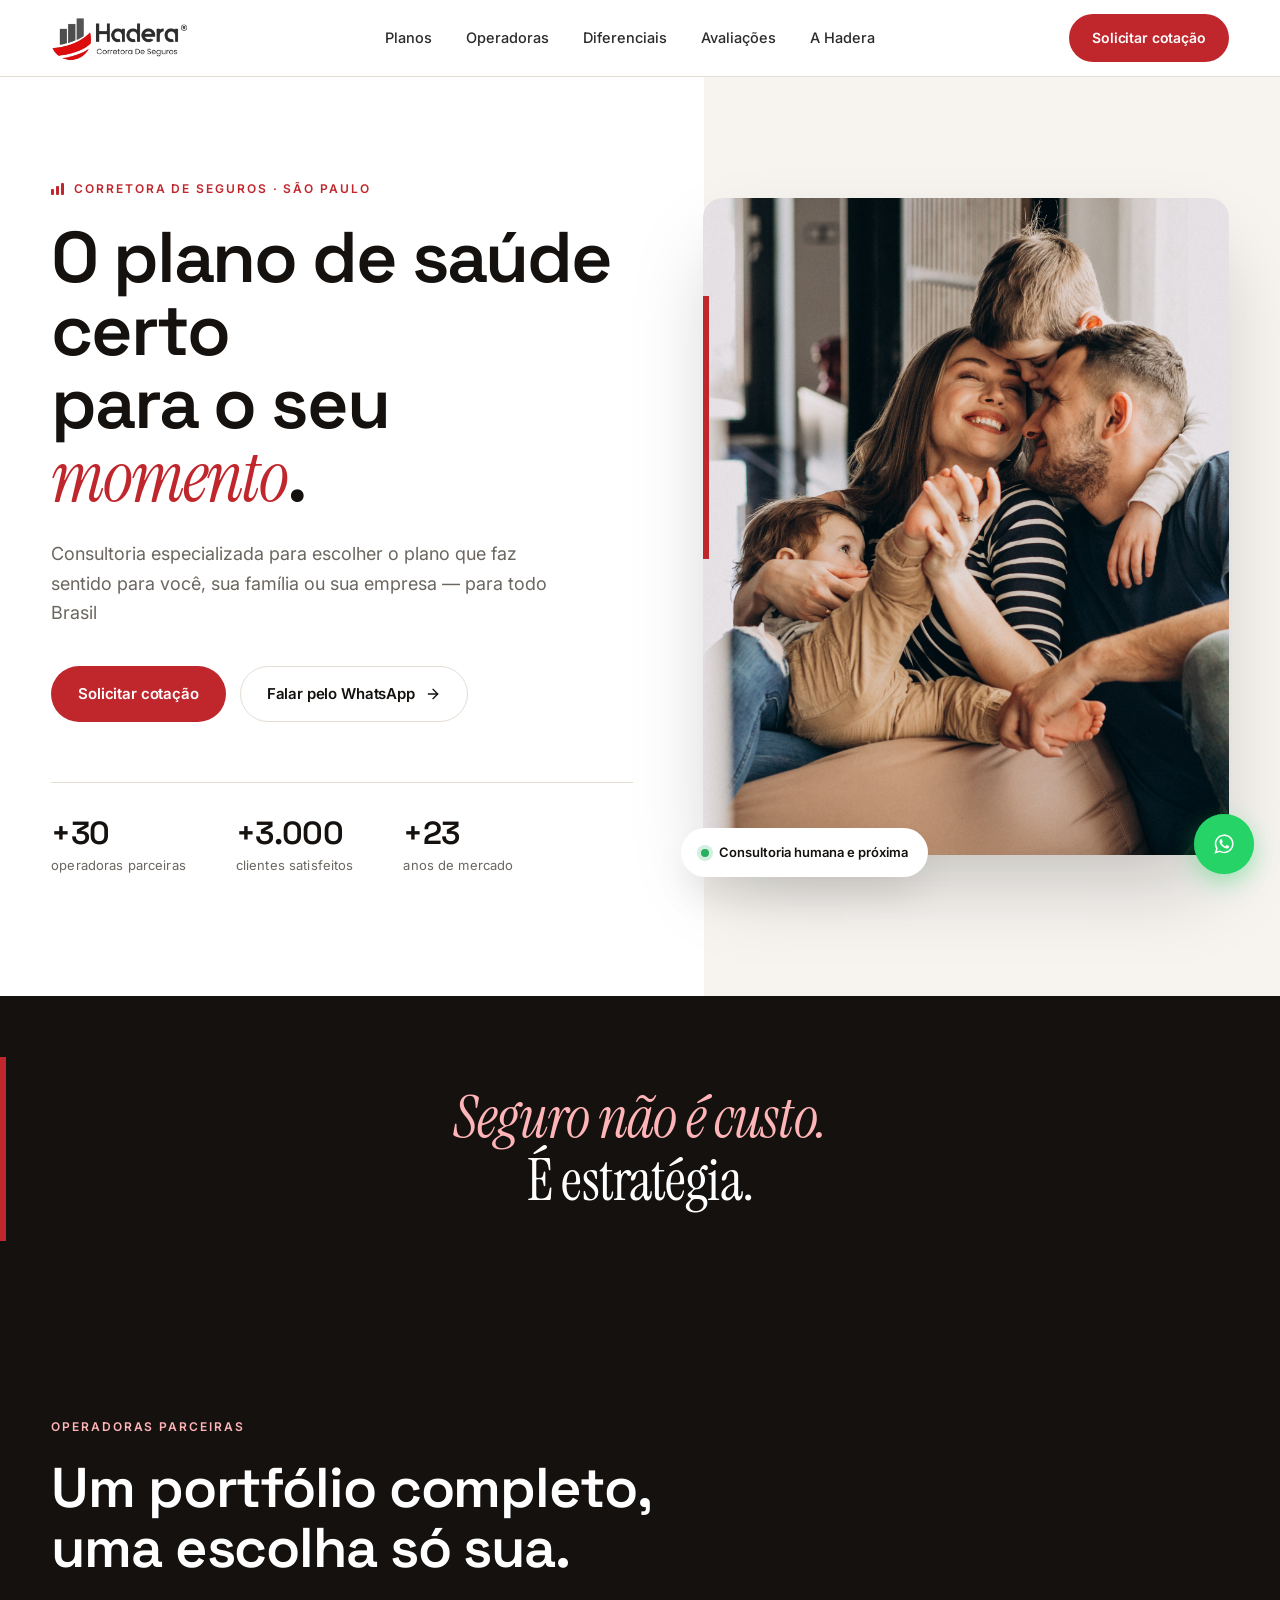
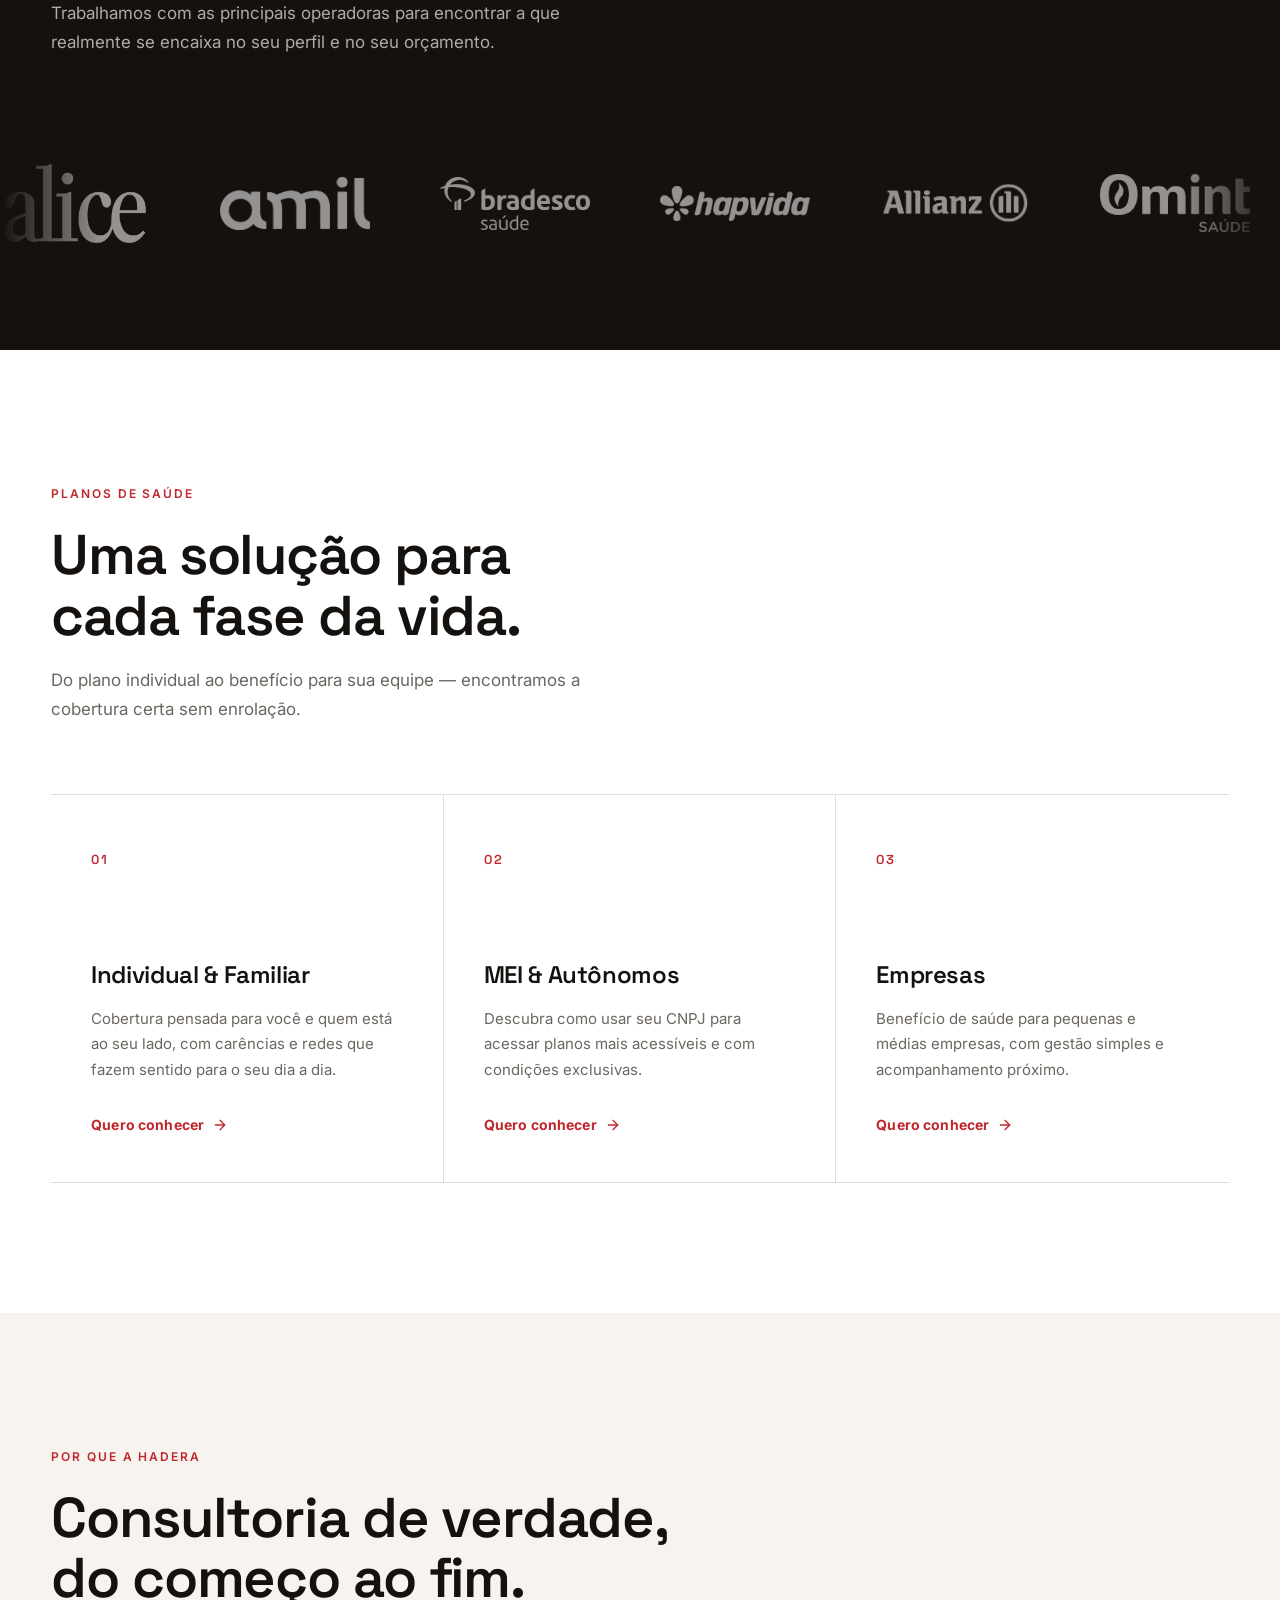
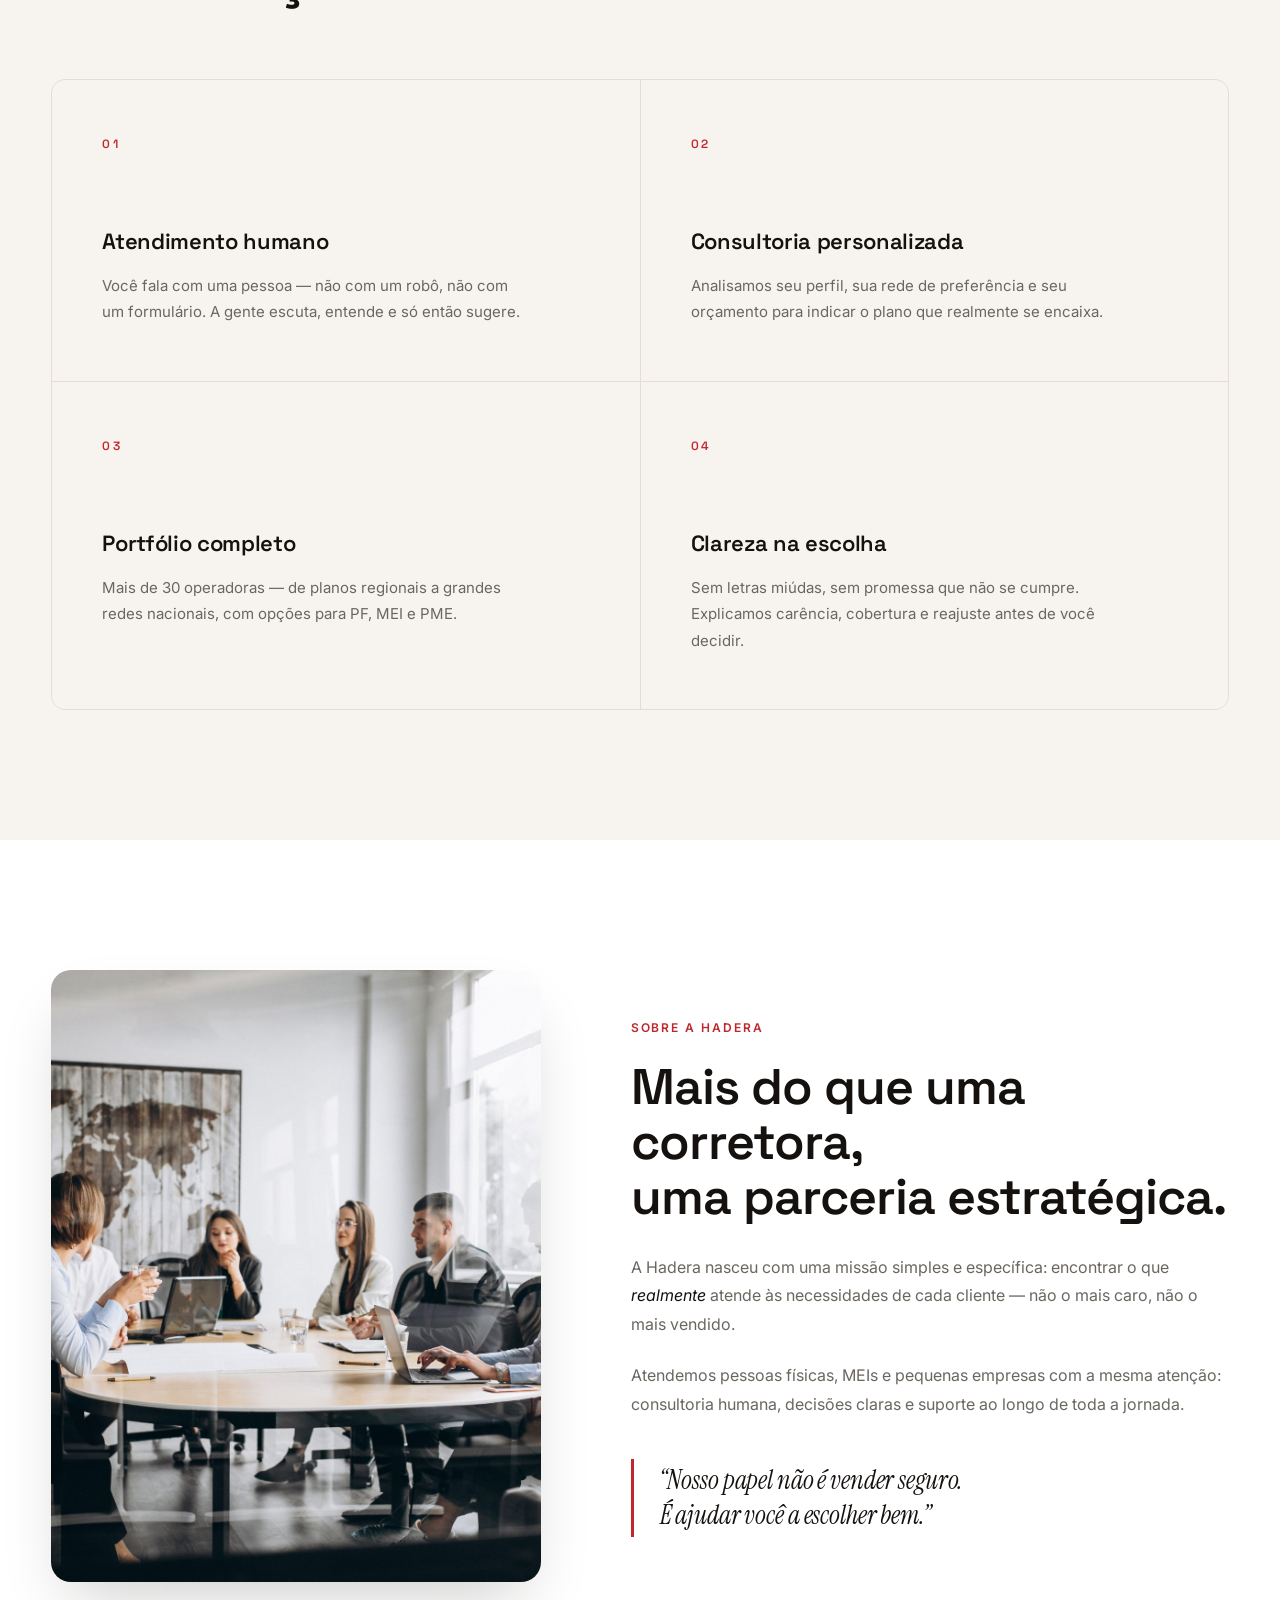
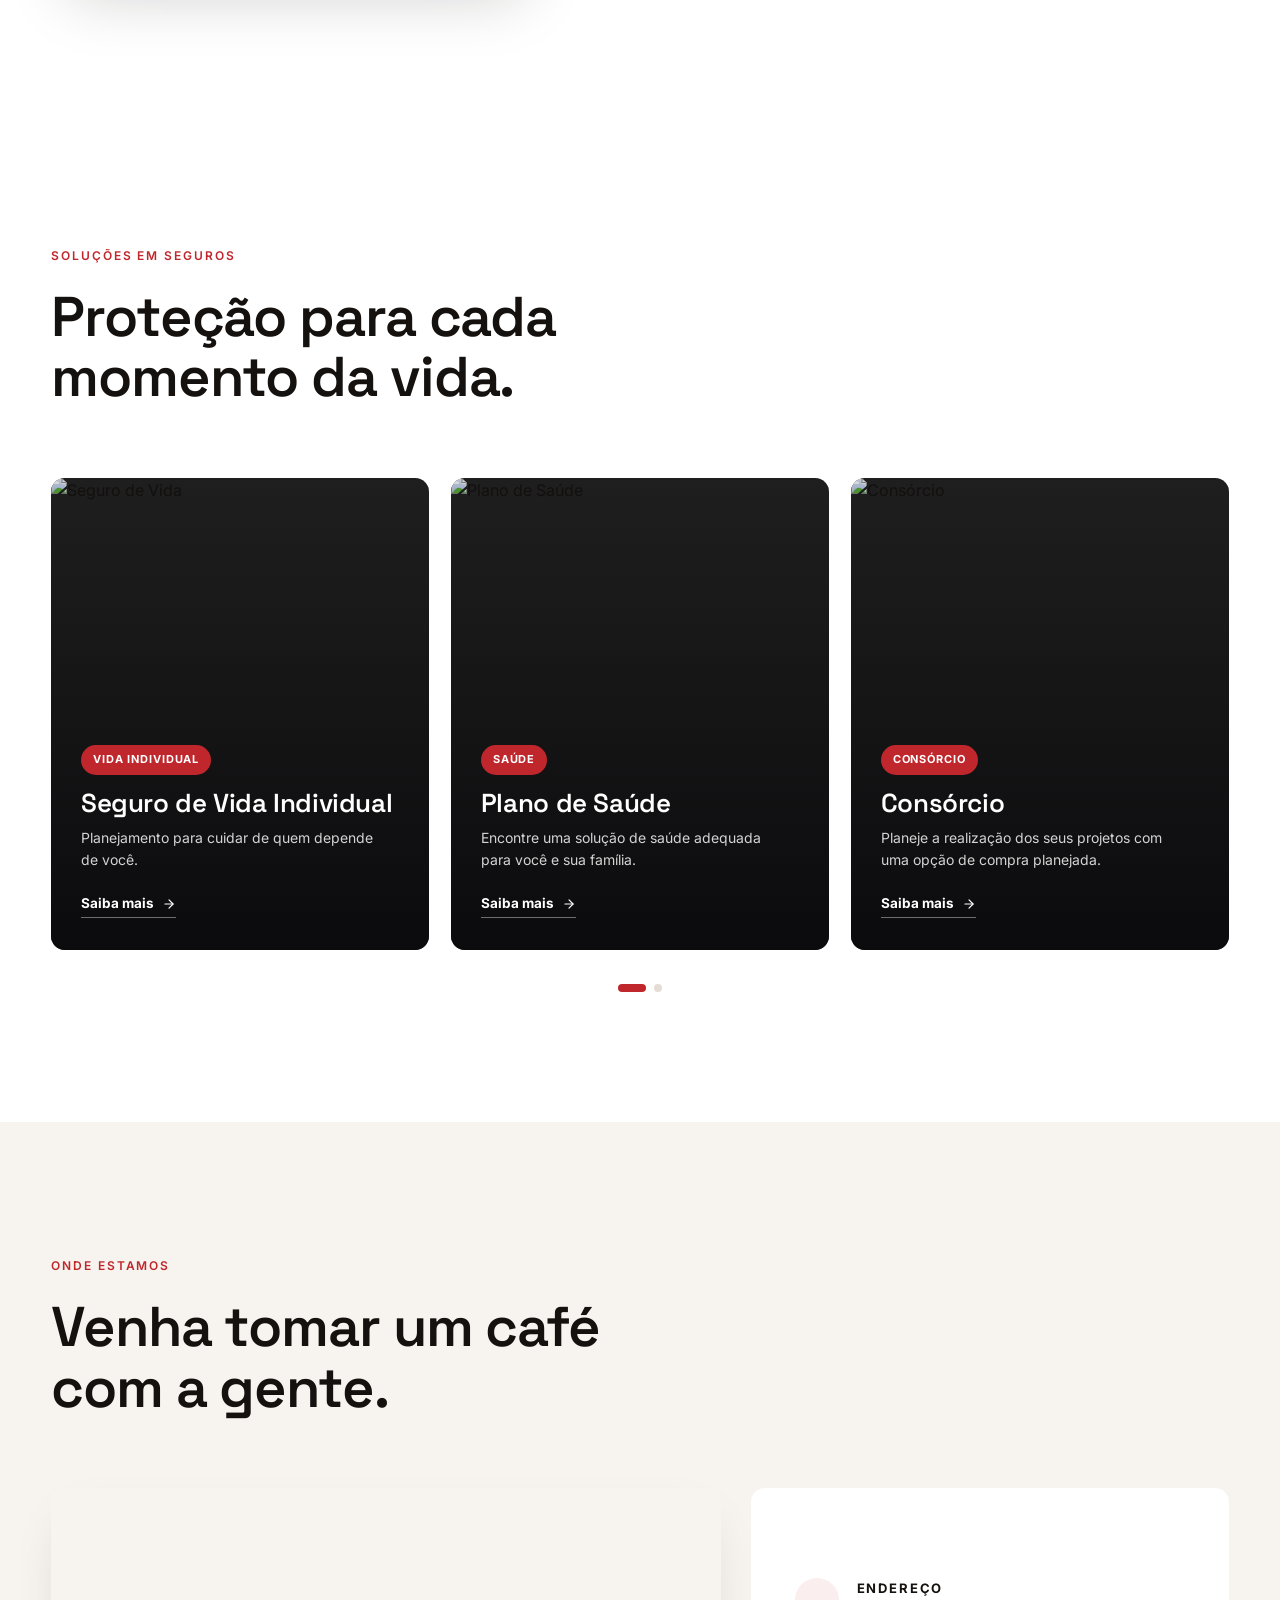
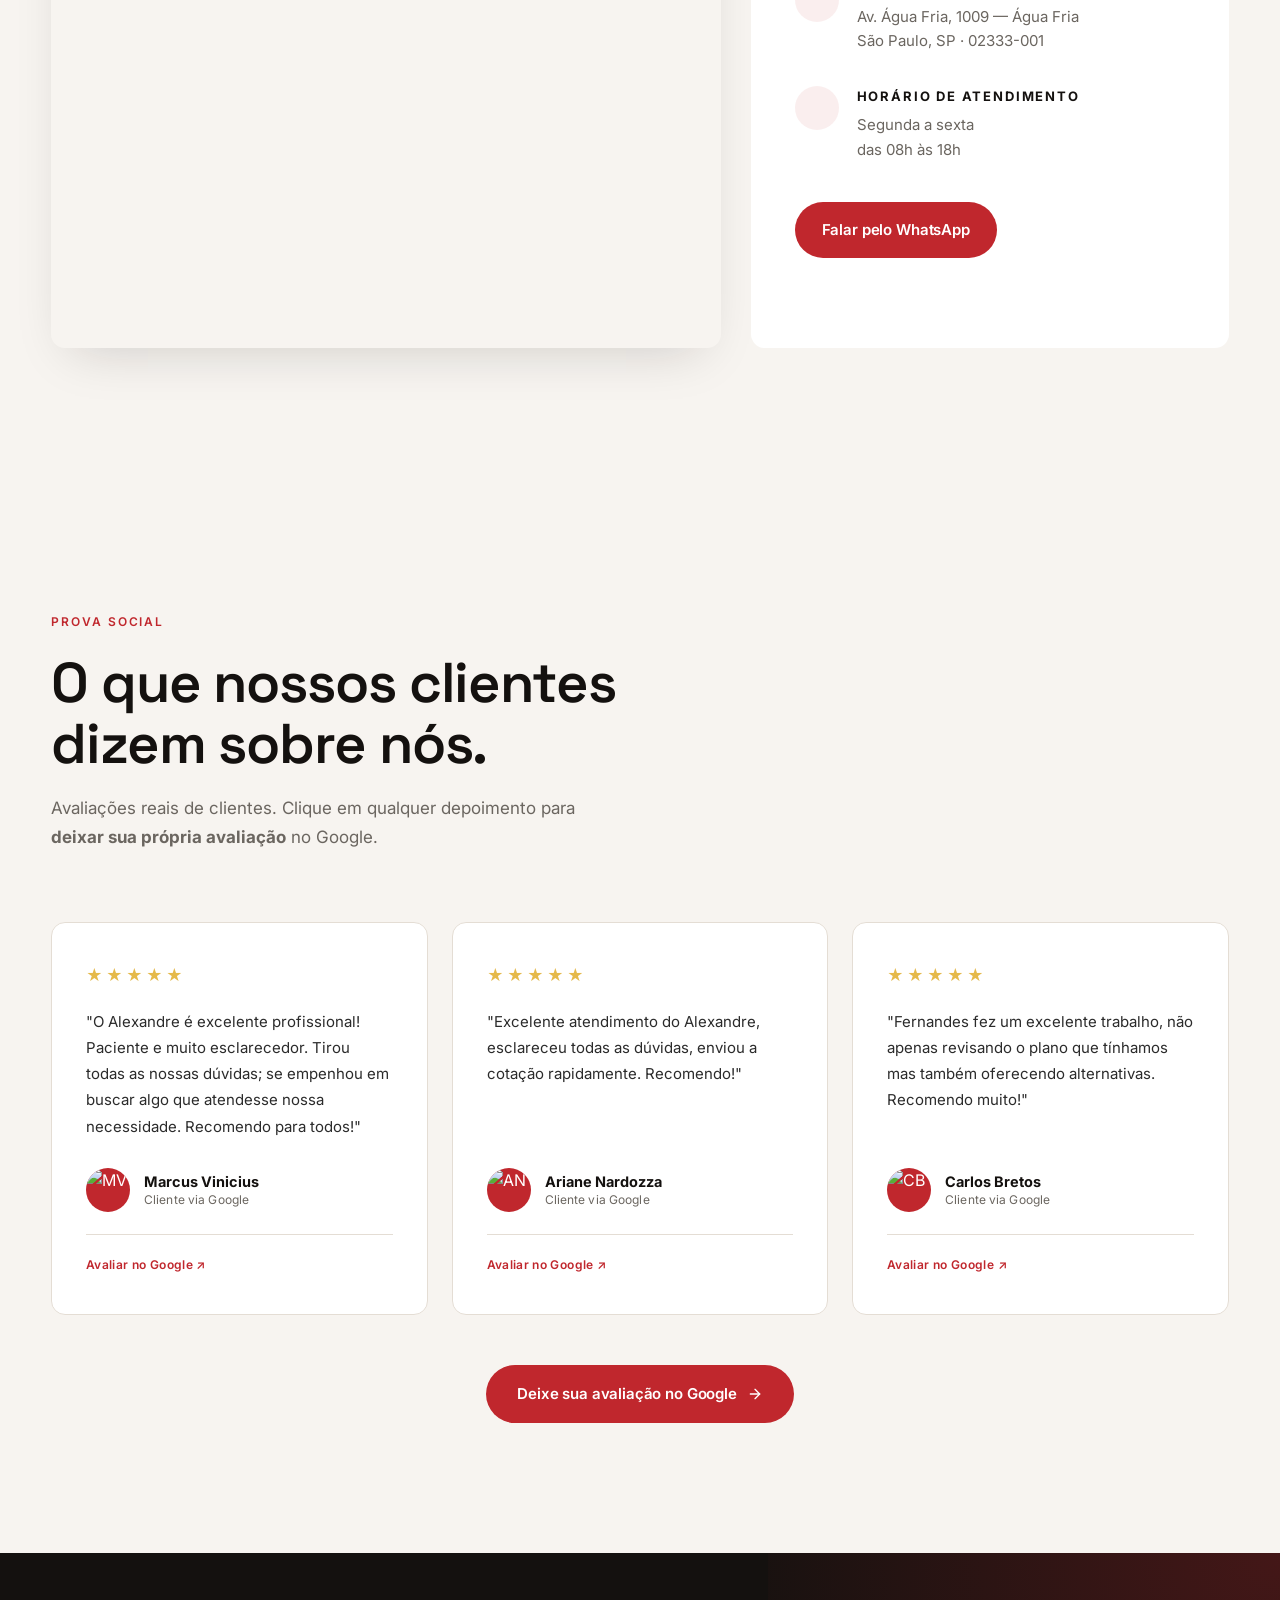
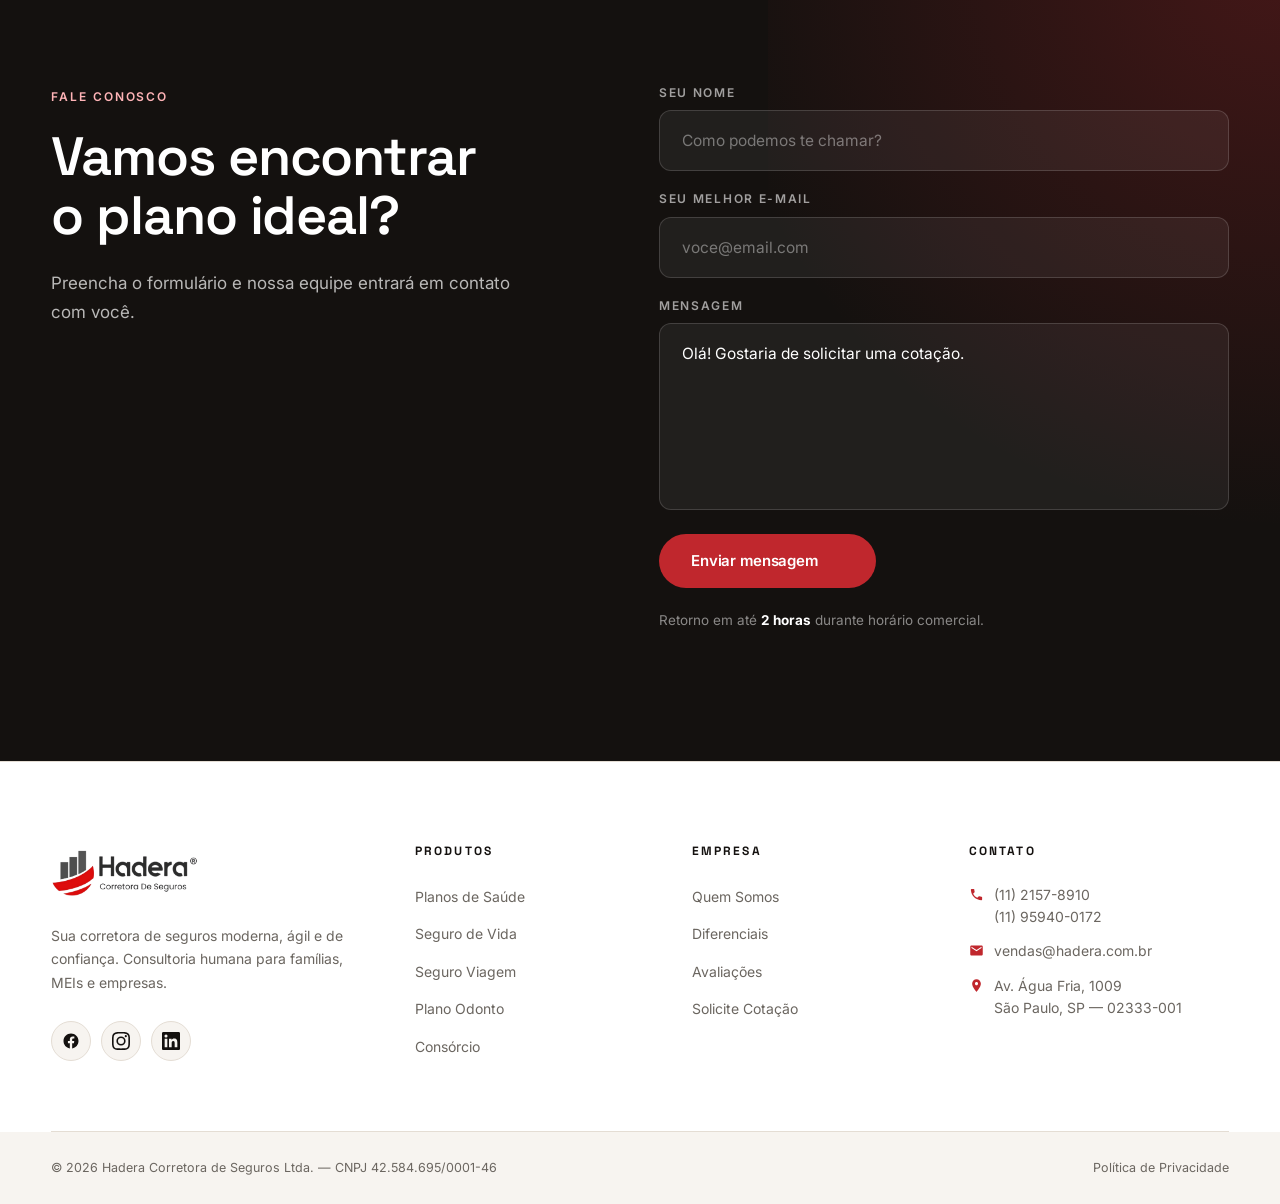
==== commit 514fba00: "Pequenos ajustes" ====
--- a/index.html
+++ b/index.html
@@ -4,9 +4,29 @@
 <head>
     <meta charset="UTF-8">
     <meta name="viewport" content="width=device-width, initial-scale=1.0">
-    <title>Hadera Corretora de Seguros</title>
+    <title>Hadera Corretora de Seguros ®</title>
     <meta name="description"
-        content="Consultoria especializada em planos de saúde, odonto, auto, vida e mais. Atendimento humano e próximo. Seguro não é custo. É estratégia.">
+        content="Consultoria especializada em planos de saúde, odonto, vida e mais. Atendimento humano e próximo. Seguro não é custo. É estratégia.">
+    <!-- Open Graph / WhatsApp / Facebook / LinkedIn -->
+    <meta property="og:type" content="website">
+    <meta property="og:url" content="https://hadera.com.br/">
+    <meta property="og:title" content="Hadera Corretora de Seguros ®">
+    <meta property="og:description"
+        content="Consultoria especializada em planos de saúde, odonto, vida e mais. Atendimento humano e próximo.">
+    <meta property="og:image" content="https://hadera.com.br/imagens/og-image.jpg">
+    <meta property="og:locale" content="pt_BR">
+
+    <!-- Twitter Card -->
+    <meta name="twitter:card" content="summary_large_image">
+    <meta name="twitter:title" content="Hadera Corretora de Seguros ®">
+    <meta name="twitter:description" content="Consultoria especializada em planos de saúde, odonto, vida e mais.">
+    <meta name="twitter:image" content="https://hadera.com.br/imagens/og-image.jpg">
+
+    <!-- Cor da barra no mobile -->
+    <meta name="theme-color" content="#C0272D">
+
+    <!-- URL canônica (evita conteúdo duplicado no Google) -->
+    <link rel="canonical" href="https://hadera.com.br/">
 
     <link rel="preconnect" href="https://fonts.googleapis.com">
     <link rel="preconnect" href="https://fonts.gstatic.com" crossorigin>
@@ -16,7 +36,7 @@
 
     <link rel="stylesheet" href="style.css">
     <link rel="icon" type="image/png" href="imagens/icon.png">
-    <script src="https://unpkg.com/lucide@latest"></script>
+    <script src="https://unpkg.com/lucide@0.460.0/dist/umd/lucide.min.js"></script>
 </head>
 
 <body>
@@ -356,10 +376,10 @@
                                 alt="Seguro de Vida">
                             <div class="insurance-overlay"></div>
                             <div class="insurance-content">
-                                <span class="insurance-tag">Vida</span>
-                                <h3>Seguro de Vida</h3>
+                                <span class="insurance-tag">Vida Individual</span>
+                                <h3>Seguro de Vida Individual</h3>
                                 <p>Planejamento para cuidar de quem depende de você.</p>
-                                <a href="#contato" class="insurance-link">
+                                <a href="https://haderacorretoradeseguros.aggilizador.com.br/life" target="_blank" class="insurance-link">
                                     Saiba mais
                                     <svg xmlns="http://www.w3.org/2000/svg" width="14" height="14" viewBox="0 0 24 24"
                                         fill="none" stroke="currentColor" stroke-width="2" stroke-linecap="round"
@@ -459,7 +479,7 @@
                                 <span class="insurance-tag">Viagem</span>
                                 <h3>Seguro Viagem</h3>
                                 <p>Viaje com tranquilidade e conte com proteção onde você estiver.</p>
-                                <a href="#contato" class="insurance-link">
+                                <a href="https://haderacorretoradeseguros.aggilizador.com.br/travel" target="_blank" class="insurance-link">
                                     Saiba mais
                                     <svg xmlns="http://www.w3.org/2000/svg" width="14" height="14" viewBox="0 0 24 24"
                                         fill="none" stroke="currentColor" stroke-width="2" stroke-linecap="round"
@@ -800,7 +820,6 @@
                 <h4>Produtos</h4>
                 <ul>
                     <li><a href="#planos">Planos de Saúde</a></li>
-                    <li><a href="#outros-seguros">Seguro Auto</a></li>
                     <li><a href="#outros-seguros">Seguro de Vida</a></li>
                     <li><a href="#outros-seguros">Seguro Viagem</a></li>
                     <li><a href="#planos">Plano Odonto</a></li>
@@ -835,7 +854,7 @@
                             <path
                                 d="M20 4H4c-1.1 0-1.99.9-1.99 2L2 18c0 1.1.9 2 2 2h16c1.1 0 2-.9 2-2V6c0-1.1-.9-2-2-2zm0 4l-8 5-8-5V6l8 5 8-5v2z" />
                         </svg>
-                        <a href="#contato">vendas@hadera.com.br</a>
+                        <a href="mailto:vendas@hadera.com.br">vendas@hadera.com.br</a>
                     </li>
                     <li>
                         <svg xmlns="http://www.w3.org/2000/svg" width="15" height="15" viewBox="0 0 24 24"
--- a/style.css
+++ b/style.css
@@ -928,18 +928,6 @@
 .review-card:focus-visible {
     outline: 2px solid var(--red);
     outline-offset: 3px;
-}
-
-.review-card::after {
-    content: "Ver no Google ↗";
-    margin-top: 22px;
-    padding-top: 20px;
-    border-top: 1px solid var(--line);
-    font-size: 12px;
-    font-weight: 600;
-    letter-spacing: 0.03em;
-    color: var(--red);
-    transition: transform var(--ease);
 }
 
 .review-card:hover::after {
@@ -1947,12 +1935,6 @@
     pointer-events: none;
 }
 
-/* Se as setas ainda existirem no HTML, esconde */
-.carousel-arrow,
-.reviews-nav {
-    display: none;
-}
-
 /* ============================================================
    PÁGINA LEGAL (Política de Privacidade, Termos de Uso)
    ============================================================ */
@@ -1982,16 +1964,6 @@
     margin-bottom: 20px;
 }
 
-.legal-updated {
-    font-size: 14px;
-    color: var(--muted);
-}
-
-.legal-updated strong {
-    color: var(--ink);
-    font-weight: 600;
-}
-
 .legal-section {
     margin-bottom: 50px;
 }
@@ -2309,7 +2281,6 @@
     background: var(--white);
     border-radius: 18px;
 
-    /* Detalhe da marca: borda superior fina vermelha */
     border-top: none;
 
     box-shadow:
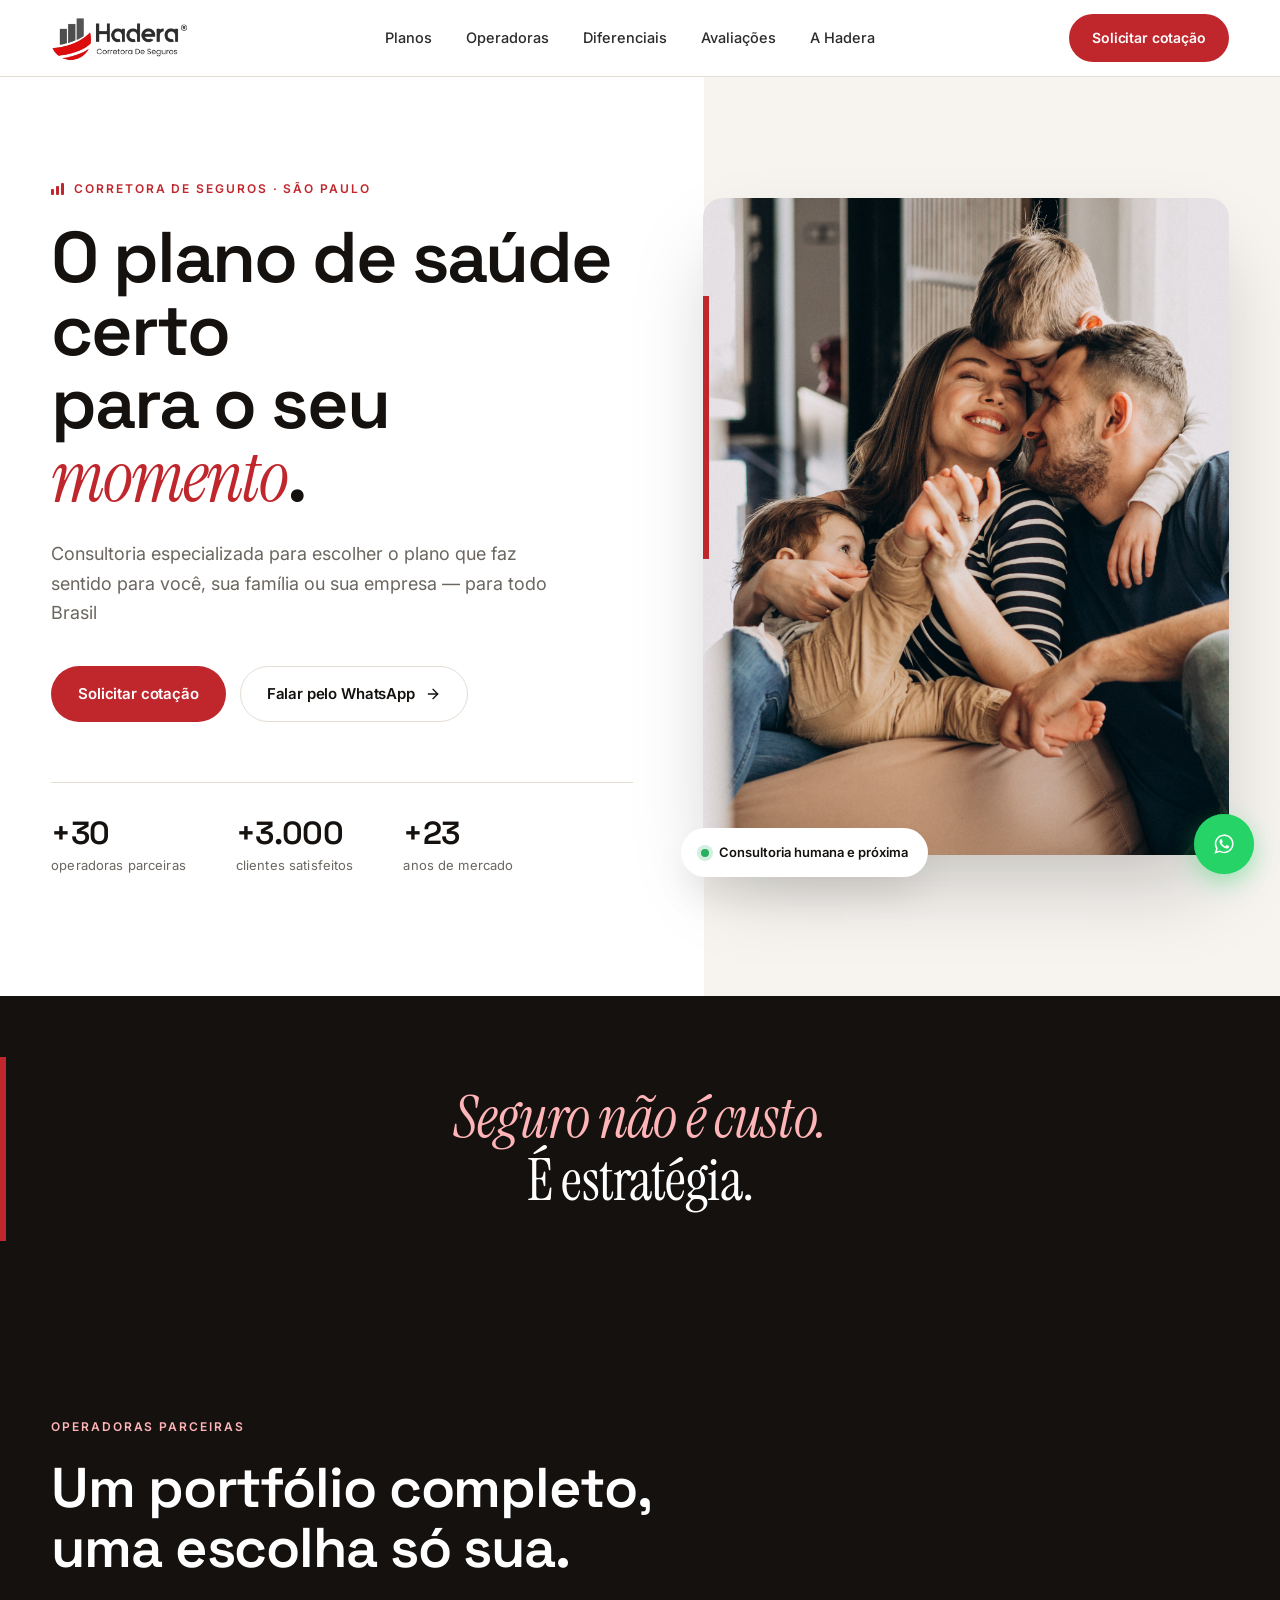
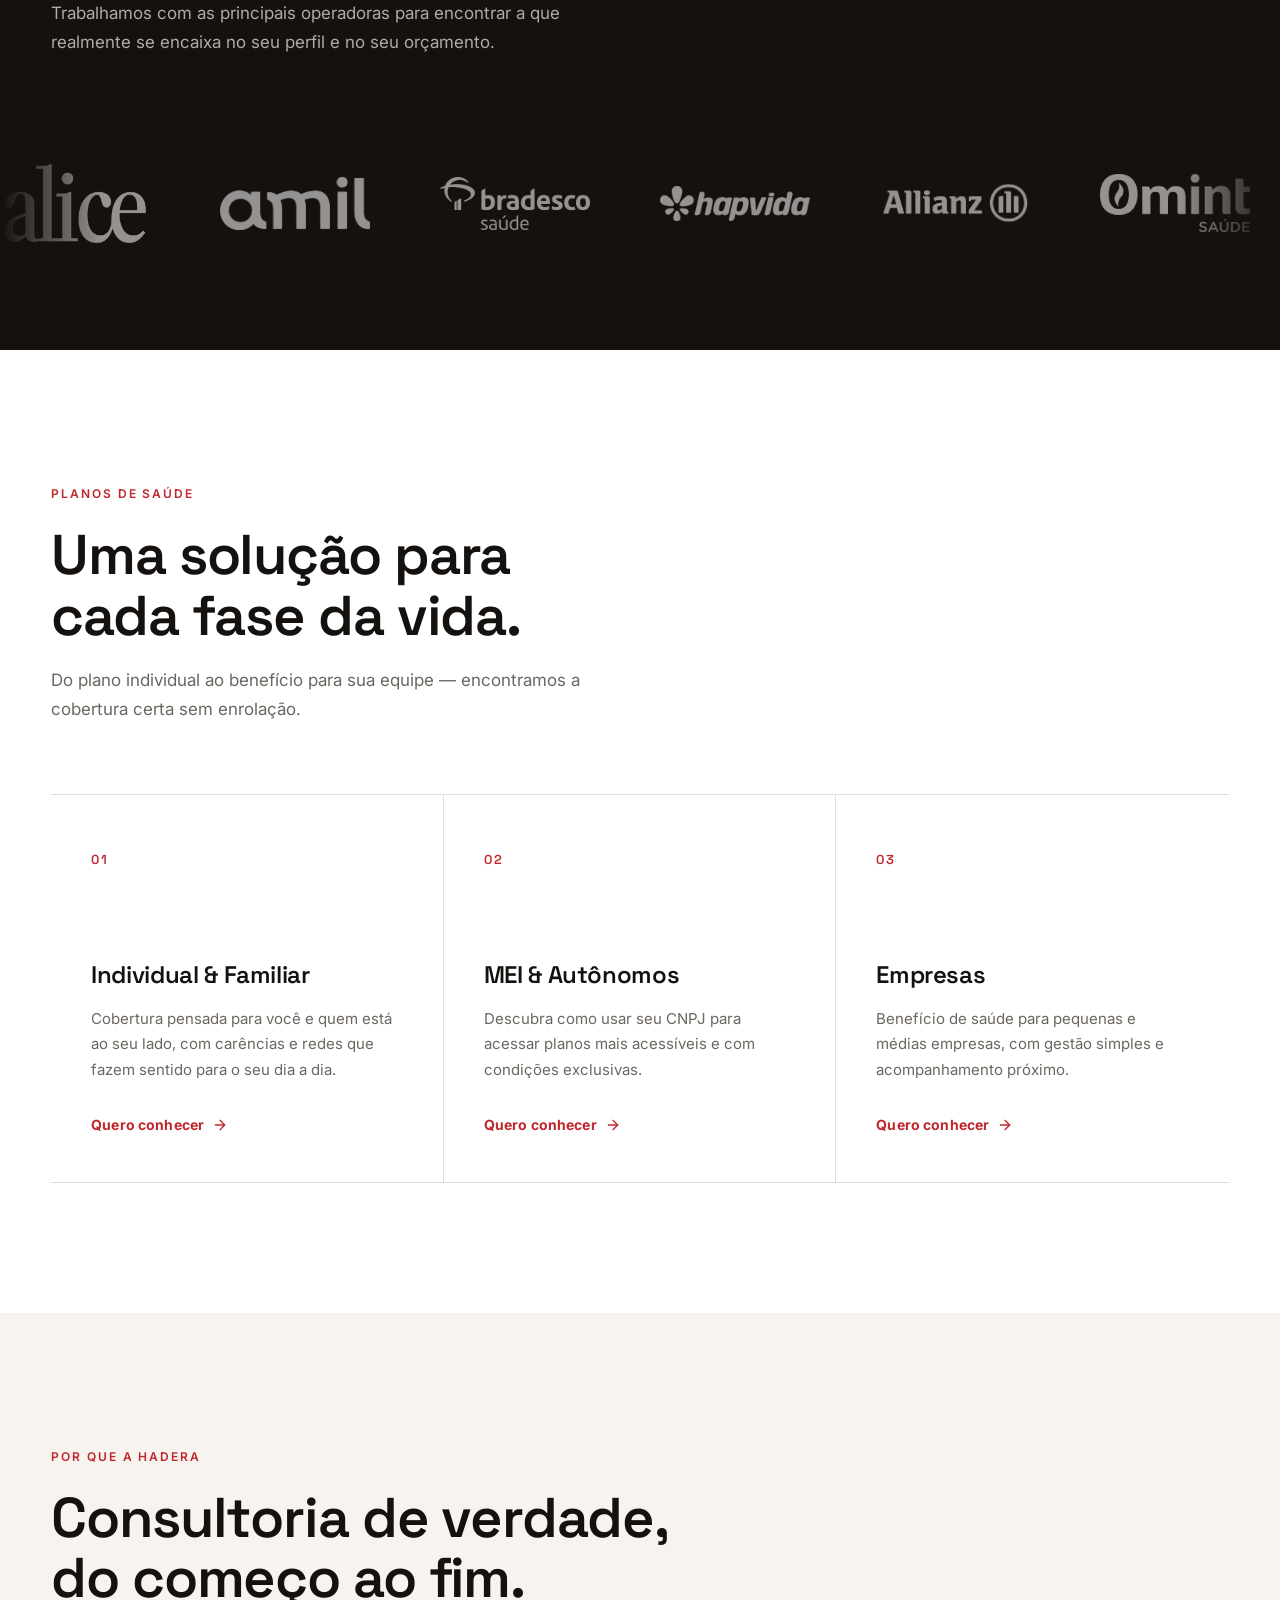
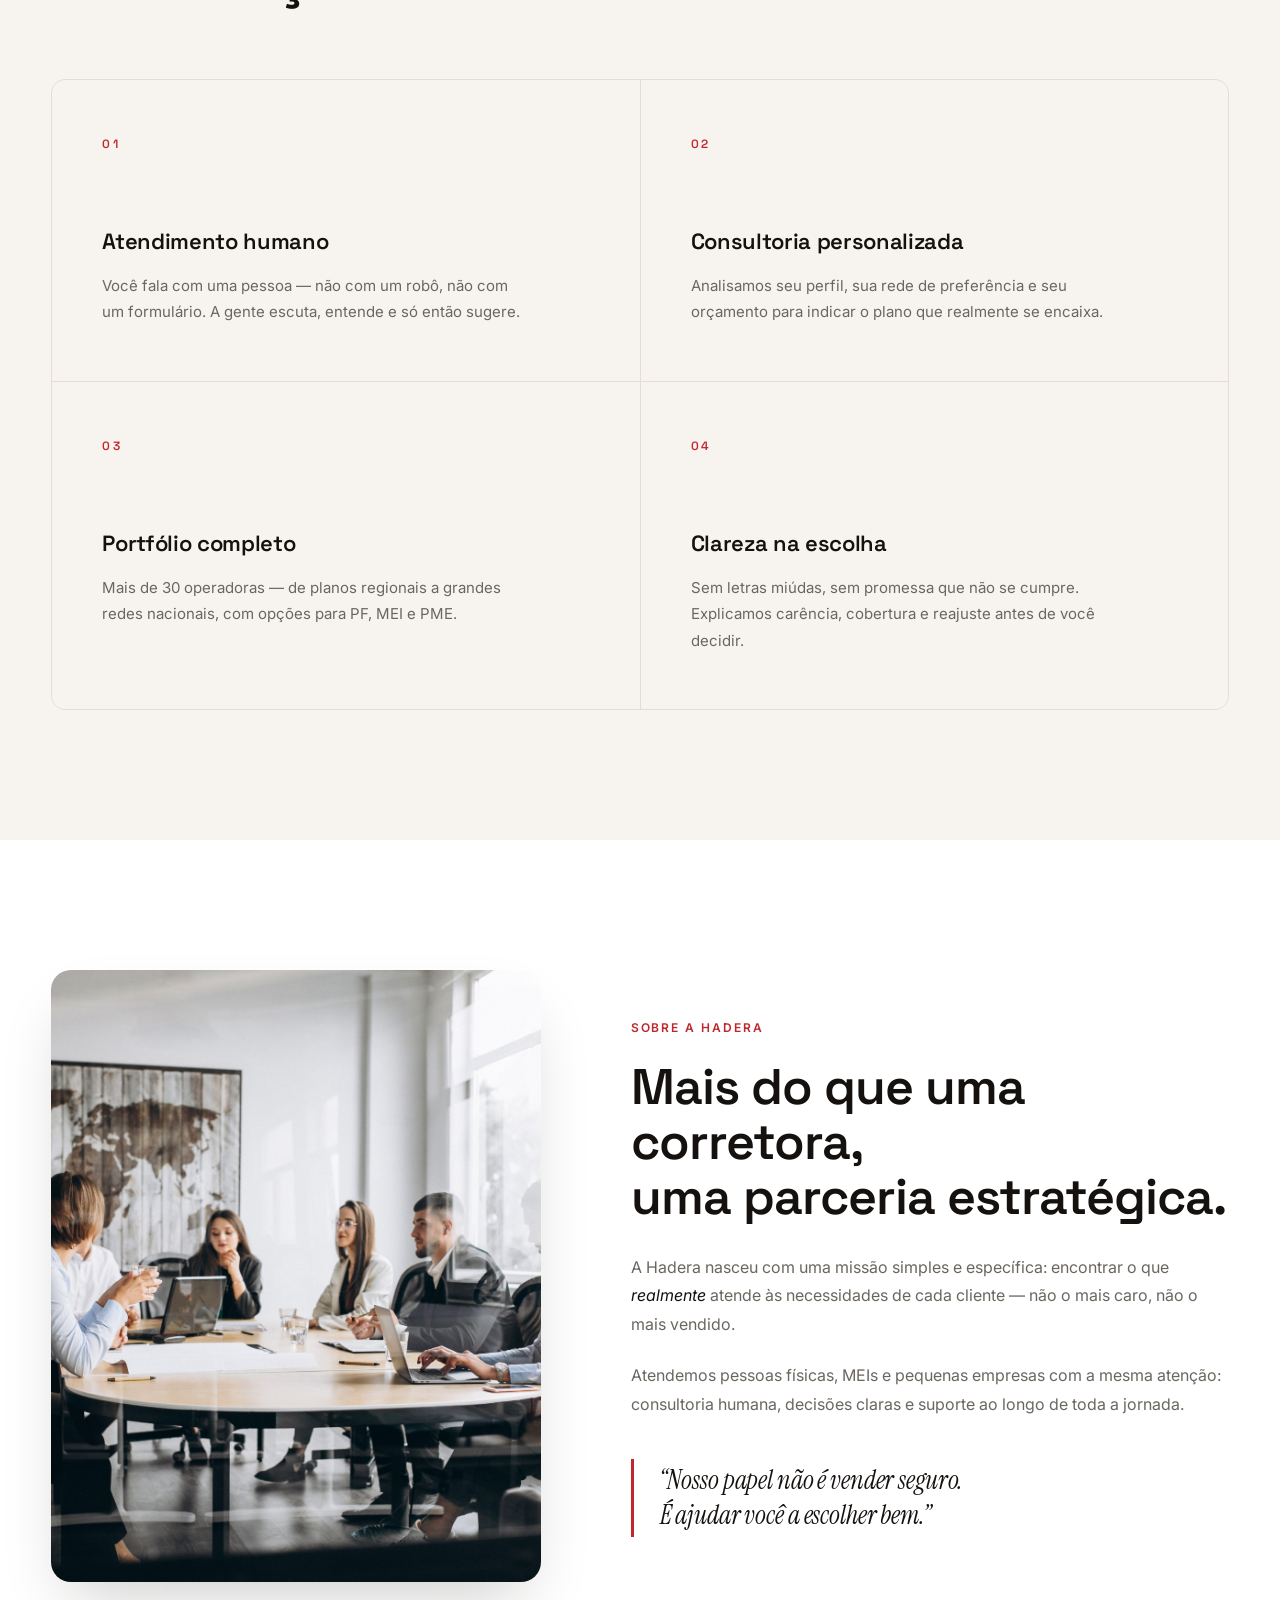
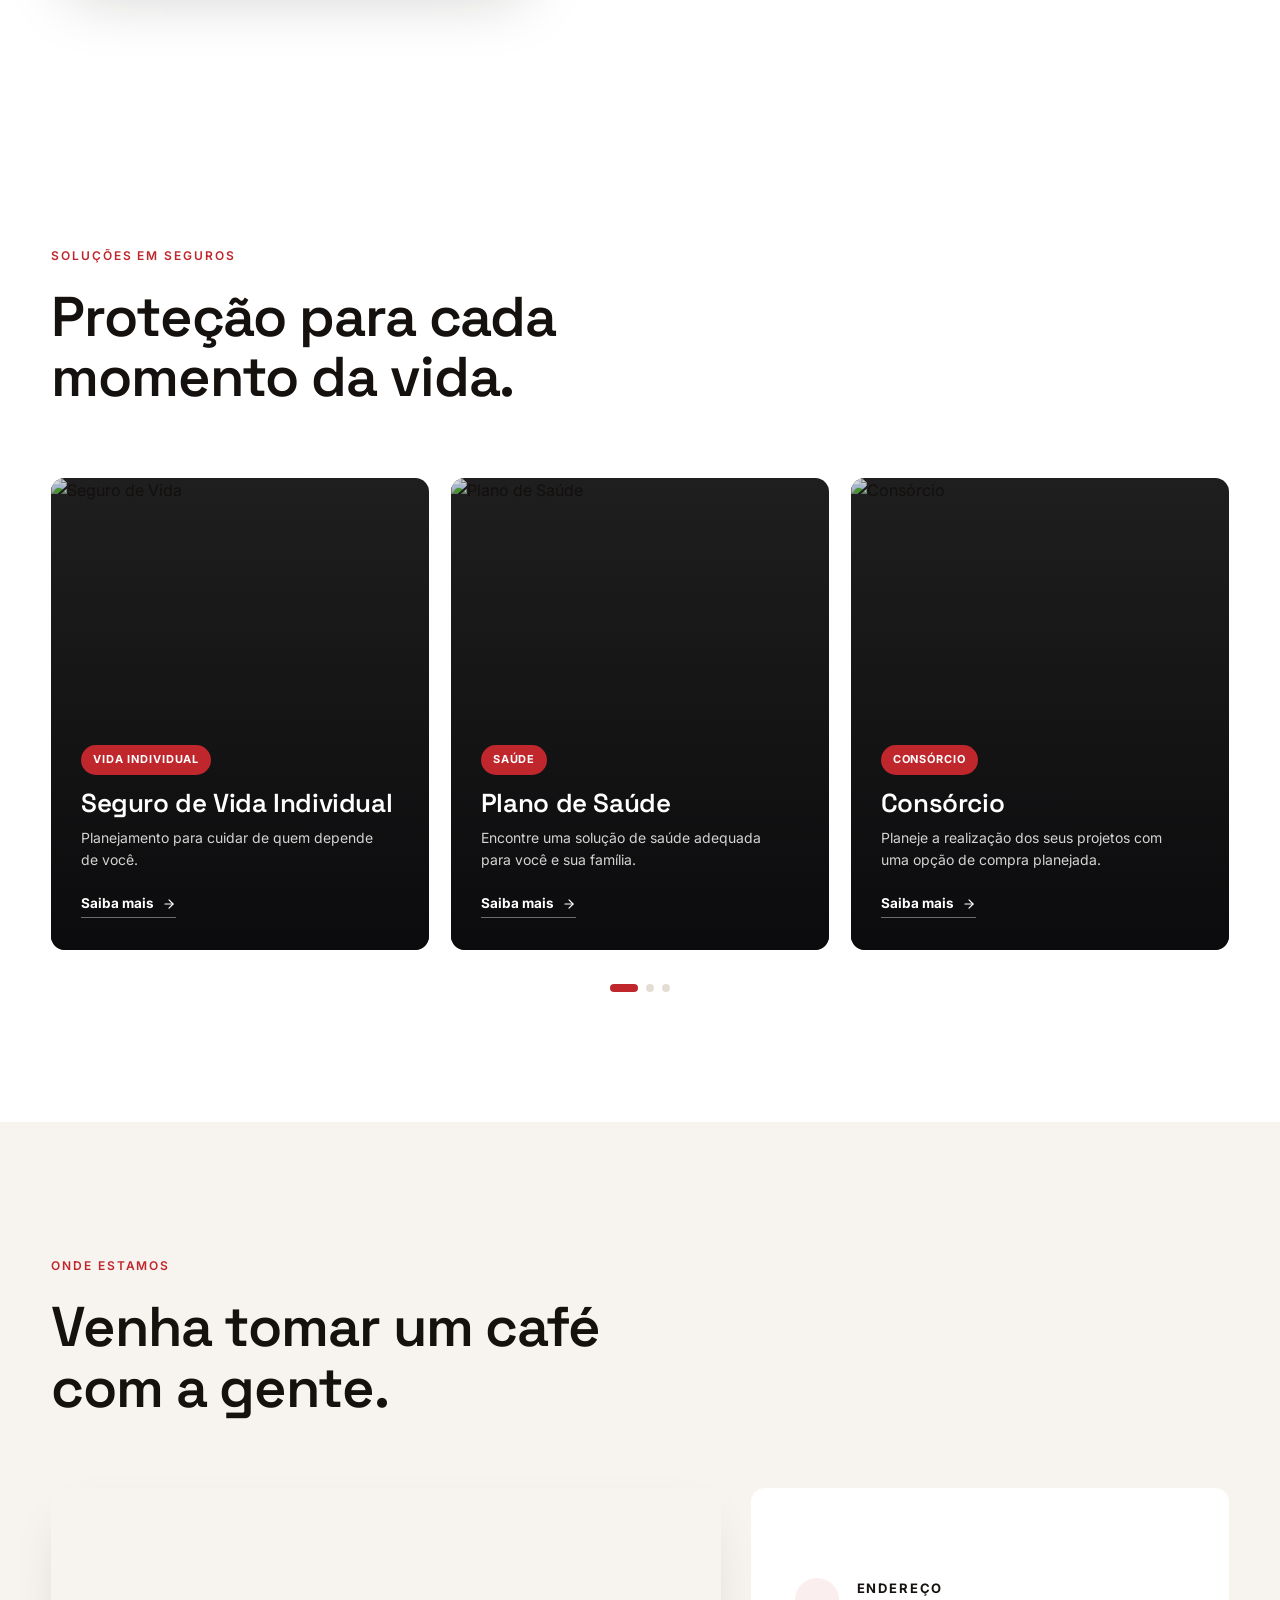
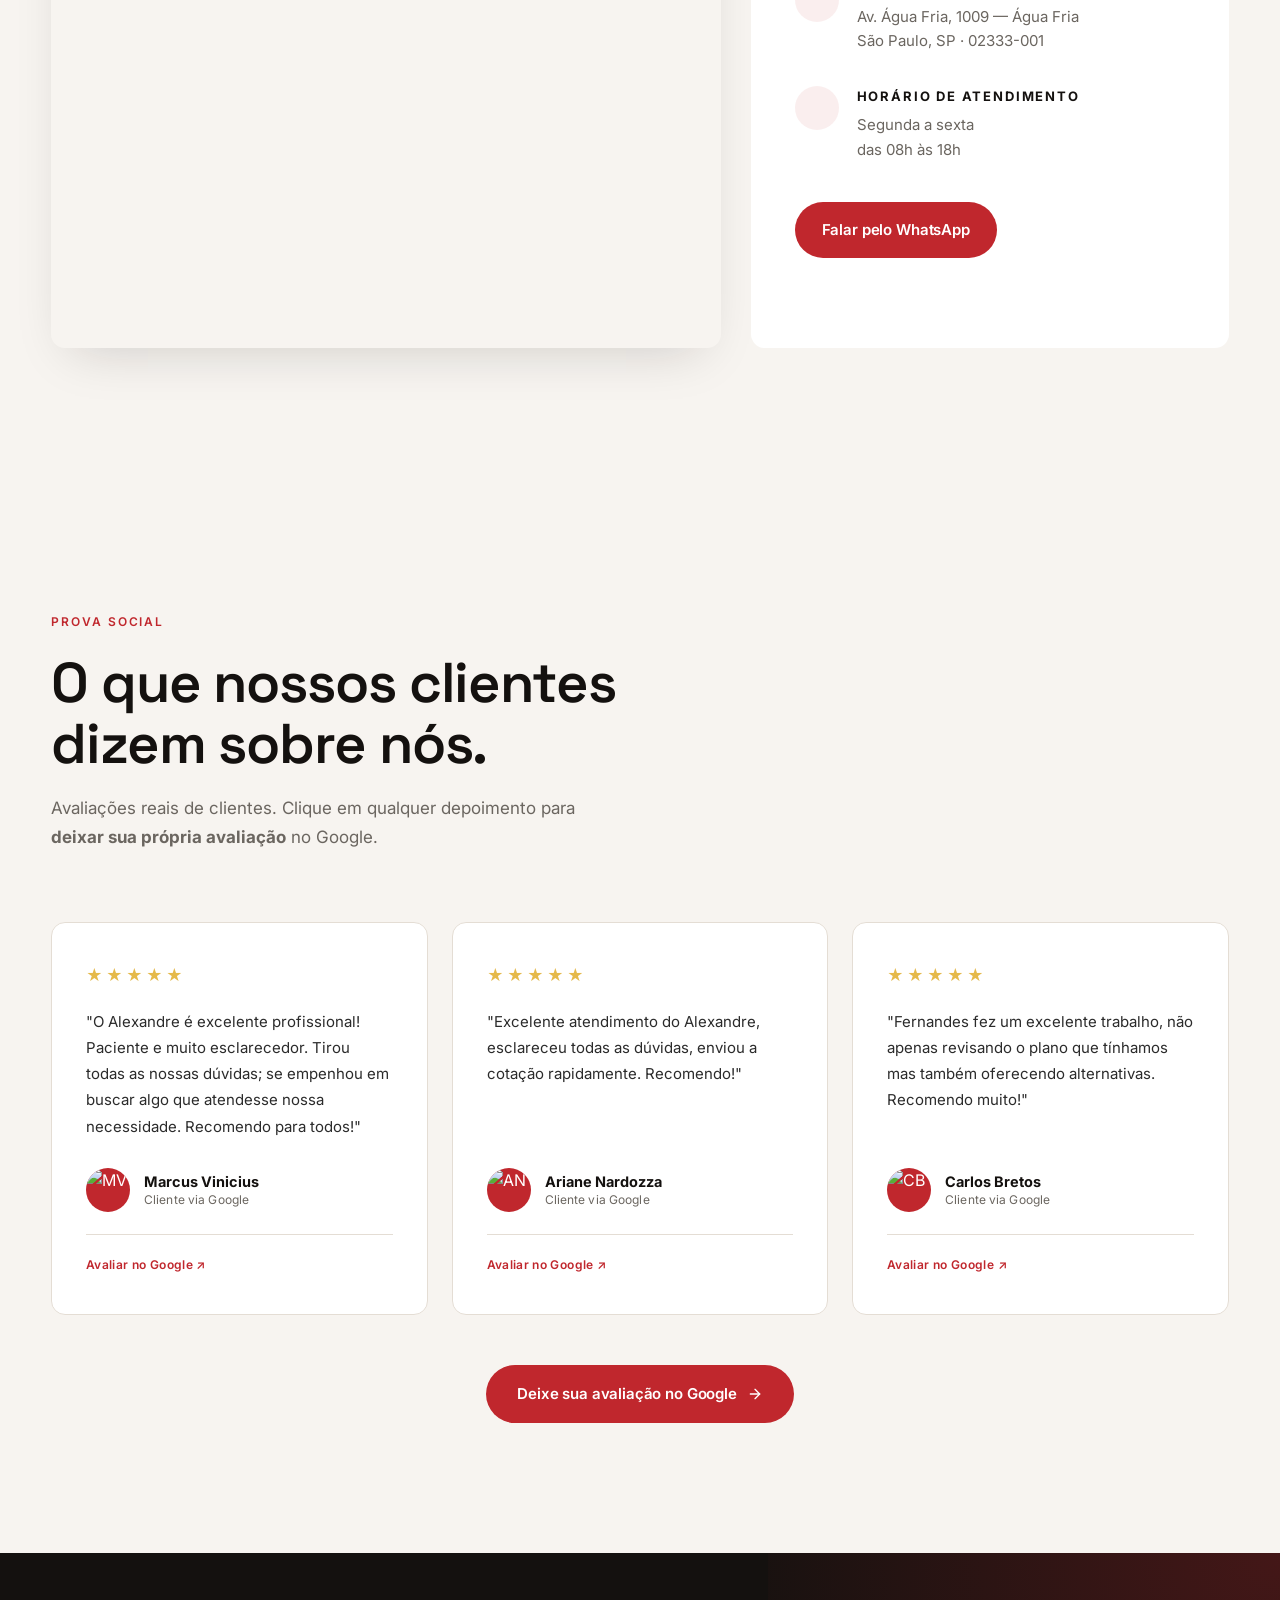
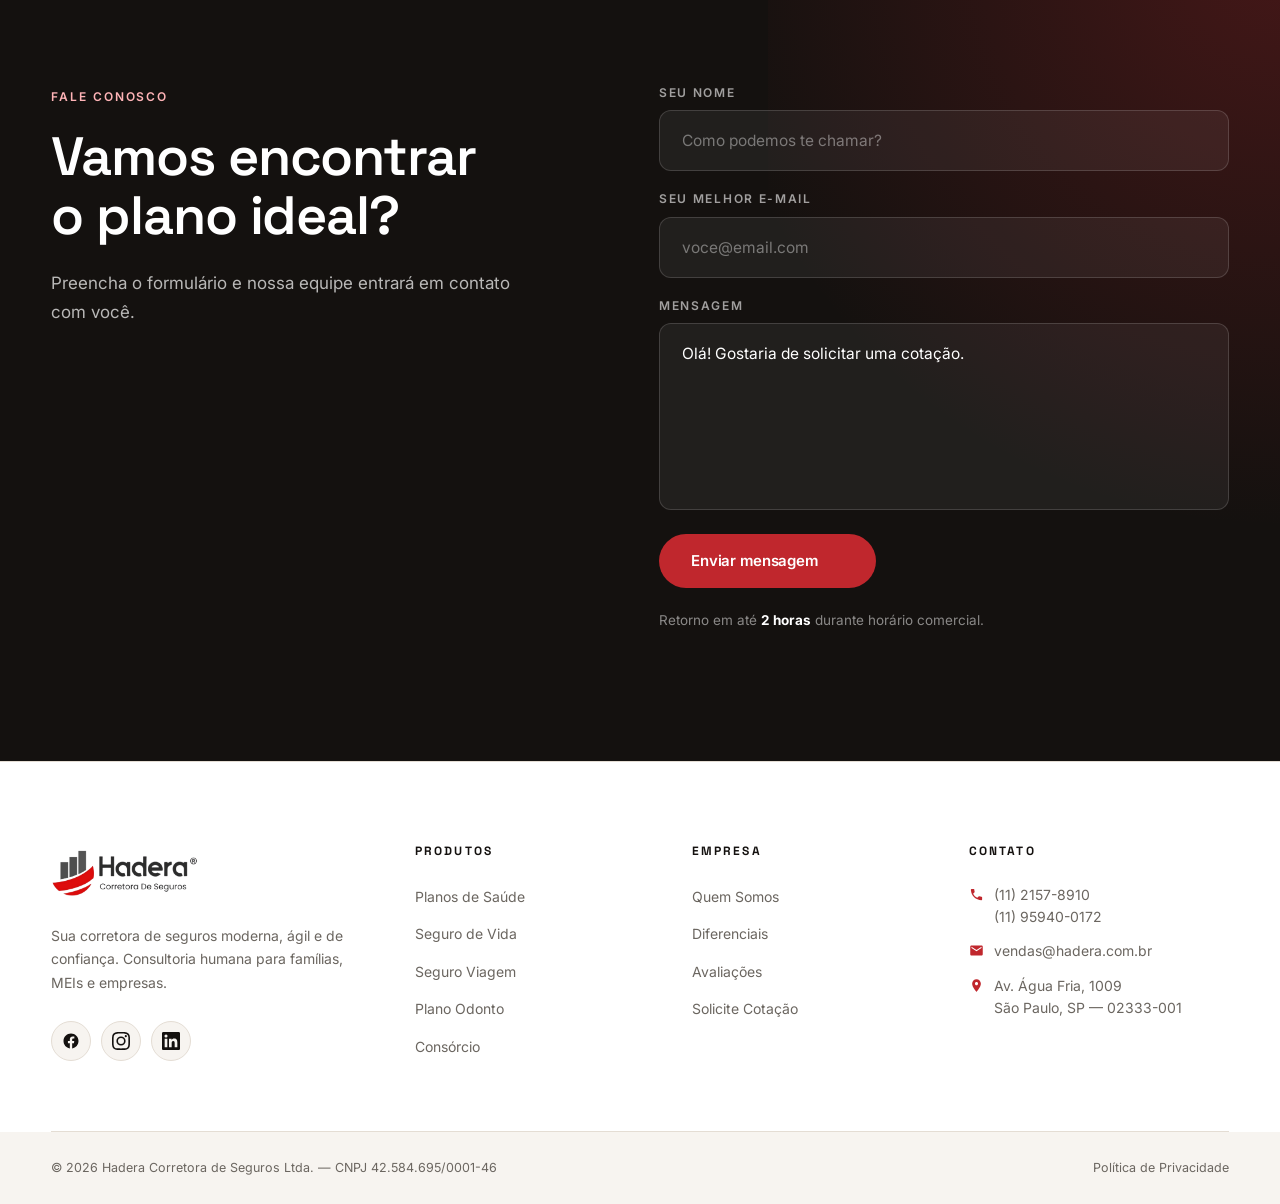
==== commit 024ed3c0: "Novos cards e Links" ====
--- a/index.html
+++ b/index.html
@@ -379,7 +379,8 @@
                                 <span class="insurance-tag">Vida Individual</span>
                                 <h3>Seguro de Vida Individual</h3>
                                 <p>Planejamento para cuidar de quem depende de você.</p>
-                                <a href="https://haderacorretoradeseguros.aggilizador.com.br/life" target="_blank" class="insurance-link">
+                                <a href="https://haderacorretoradeseguros.aggilizador.com.br/life" target="_blank"
+                                    class="insurance-link">
                                     Saiba mais
                                     <svg xmlns="http://www.w3.org/2000/svg" width="14" height="14" viewBox="0 0 24 24"
                                         fill="none" stroke="currentColor" stroke-width="2" stroke-linecap="round"
@@ -392,7 +393,7 @@
                         </article>
 
                         <article class="insurance-card">
-                            <img src="https://plus.unsplash.com/premium_photo-1675808577247-2281dc17147a?q=80&w=900&auto=format&fit=crop"
+                            <img src="https://plus.unsplash.com/premium_photo-1681843129112-f7d11a2f17e3?q=80&w=870&auto=format&fit=crop&ixlib=rb-4.1.0&ixid=M3wxMjA3fDB8MHxwaG90by1wYWdlfHx8fGVufDB8fHx8fA%3D%3D"
                                 alt="Plano de Saúde">
                             <div class="insurance-overlay"></div>
                             <div class="insurance-content">
@@ -479,7 +480,71 @@
                                 <span class="insurance-tag">Viagem</span>
                                 <h3>Seguro Viagem</h3>
                                 <p>Viaje com tranquilidade e conte com proteção onde você estiver.</p>
-                                <a href="https://haderacorretoradeseguros.aggilizador.com.br/travel" target="_blank" class="insurance-link">
+                                <a href="https://haderacorretoradeseguros.aggilizador.com.br/travel" target="_blank"
+                                    class="insurance-link">
+                                    Saiba mais
+                                    <svg xmlns="http://www.w3.org/2000/svg" width="14" height="14" viewBox="0 0 24 24"
+                                        fill="none" stroke="currentColor" stroke-width="2" stroke-linecap="round"
+                                        stroke-linejoin="round">
+                                        <line x1="5" y1="12" x2="19" y2="12"></line>
+                                        <polyline points="12 5 19 12 12 19"></polyline>
+                                    </svg>
+                                </a>
+                            </div>
+                        </article>
+
+                        <article class="insurance-card">
+                            <img src="https://images.unsplash.com/photo-1756142008330-87dc106322a4?q=80&w=870&auto=format&fit=crop&ixlib=rb-4.1.0&ixid=M3wxMjA3fDB8MHxwaG90by1wYWdlfHx8fGVufDB8fHx8fA%3D%3D"
+                                alt="Seguro Auto">
+                            <div class="insurance-overlay"></div>
+                            <div class="insurance-content">
+                                <span class="insurance-tag">Auto</span>
+                                <h3>Seguro Auto</h3>
+                                <p>Tranquilidade para dirigir sem preocupação com imprevistos.</p>
+                                <a href="https://haderacorretoradeseguros.aggilizador.com.br/auto" target="_blank"
+                                    class="insurance-link">
+                                    Saiba mais
+                                    <svg xmlns="http://www.w3.org/2000/svg" width="14" height="14" viewBox="0 0 24 24"
+                                        fill="none" stroke="currentColor" stroke-width="2" stroke-linecap="round"
+                                        stroke-linejoin="round">
+                                        <line x1="5" y1="12" x2="19" y2="12"></line>
+                                        <polyline points="12 5 19 12 12 19"></polyline>
+                                    </svg>
+                                </a>
+                            </div>
+                        </article>
+
+                        <article class="insurance-card">
+                            <img src="https://plus.unsplash.com/premium_photo-1661751356300-c4756372be3b?q=80&w=870&auto=format&fit=crop&ixlib=rb-4.1.0&ixid=M3wxMjA3fDB8MHxwaG90by1wYWdlfHx8fGVufDB8fHx8fA%3D%3D"
+                                alt="Seguro Residencial">
+                            <div class="insurance-overlay"></div>
+                            <div class="insurance-content">
+                                <span class="insurance-tag">Residencial</span>
+                                <h3>Seguro Residencial</h3>
+                                <p>Proteção para o seu lar e tudo que faz parte dele.</p>
+                                <a href="https://haderacorretoradeseguros.aggilizador.com.br/residence" target="_blank"
+                                    class="insurance-link">
+                                    Saiba mais
+                                    <svg xmlns="http://www.w3.org/2000/svg" width="14" height="14" viewBox="0 0 24 24"
+                                        fill="none" stroke="currentColor" stroke-width="2" stroke-linecap="round"
+                                        stroke-linejoin="round">
+                                        <line x1="5" y1="12" x2="19" y2="12"></line>
+                                        <polyline points="12 5 19 12 12 19"></polyline>
+                                    </svg>
+                                </a>
+                            </div>
+                        </article>
+
+                        <article class="insurance-card">
+                            <img src="https://images.unsplash.com/photo-1541746972996-4e0b0f43e02a?q=80&w=870&auto=format&fit=crop&ixlib=rb-4.1.0&ixid=M3wxMjA3fDB8MHxwaG90by1wYWdlfHx8fGVufDB8fHx8fA%3D%3D"
+                                alt="Seguro Empresa">
+                            <div class="insurance-overlay"></div>
+                            <div class="insurance-content">
+                                <span class="insurance-tag">Empresa</span>
+                                <h3>Seguro Empresa</h3>
+                                <p>Proteção para o negócio que você construiu.</p>
+                                <a href="https://haderacorretoradeseguros.aggilizador.com.br/business" target="_blank"
+                                    class="insurance-link">
                                     Saiba mais
                                     <svg xmlns="http://www.w3.org/2000/svg" width="14" height="14" viewBox="0 0 24 24"
                                         fill="none" stroke="currentColor" stroke-width="2" stroke-linecap="round"
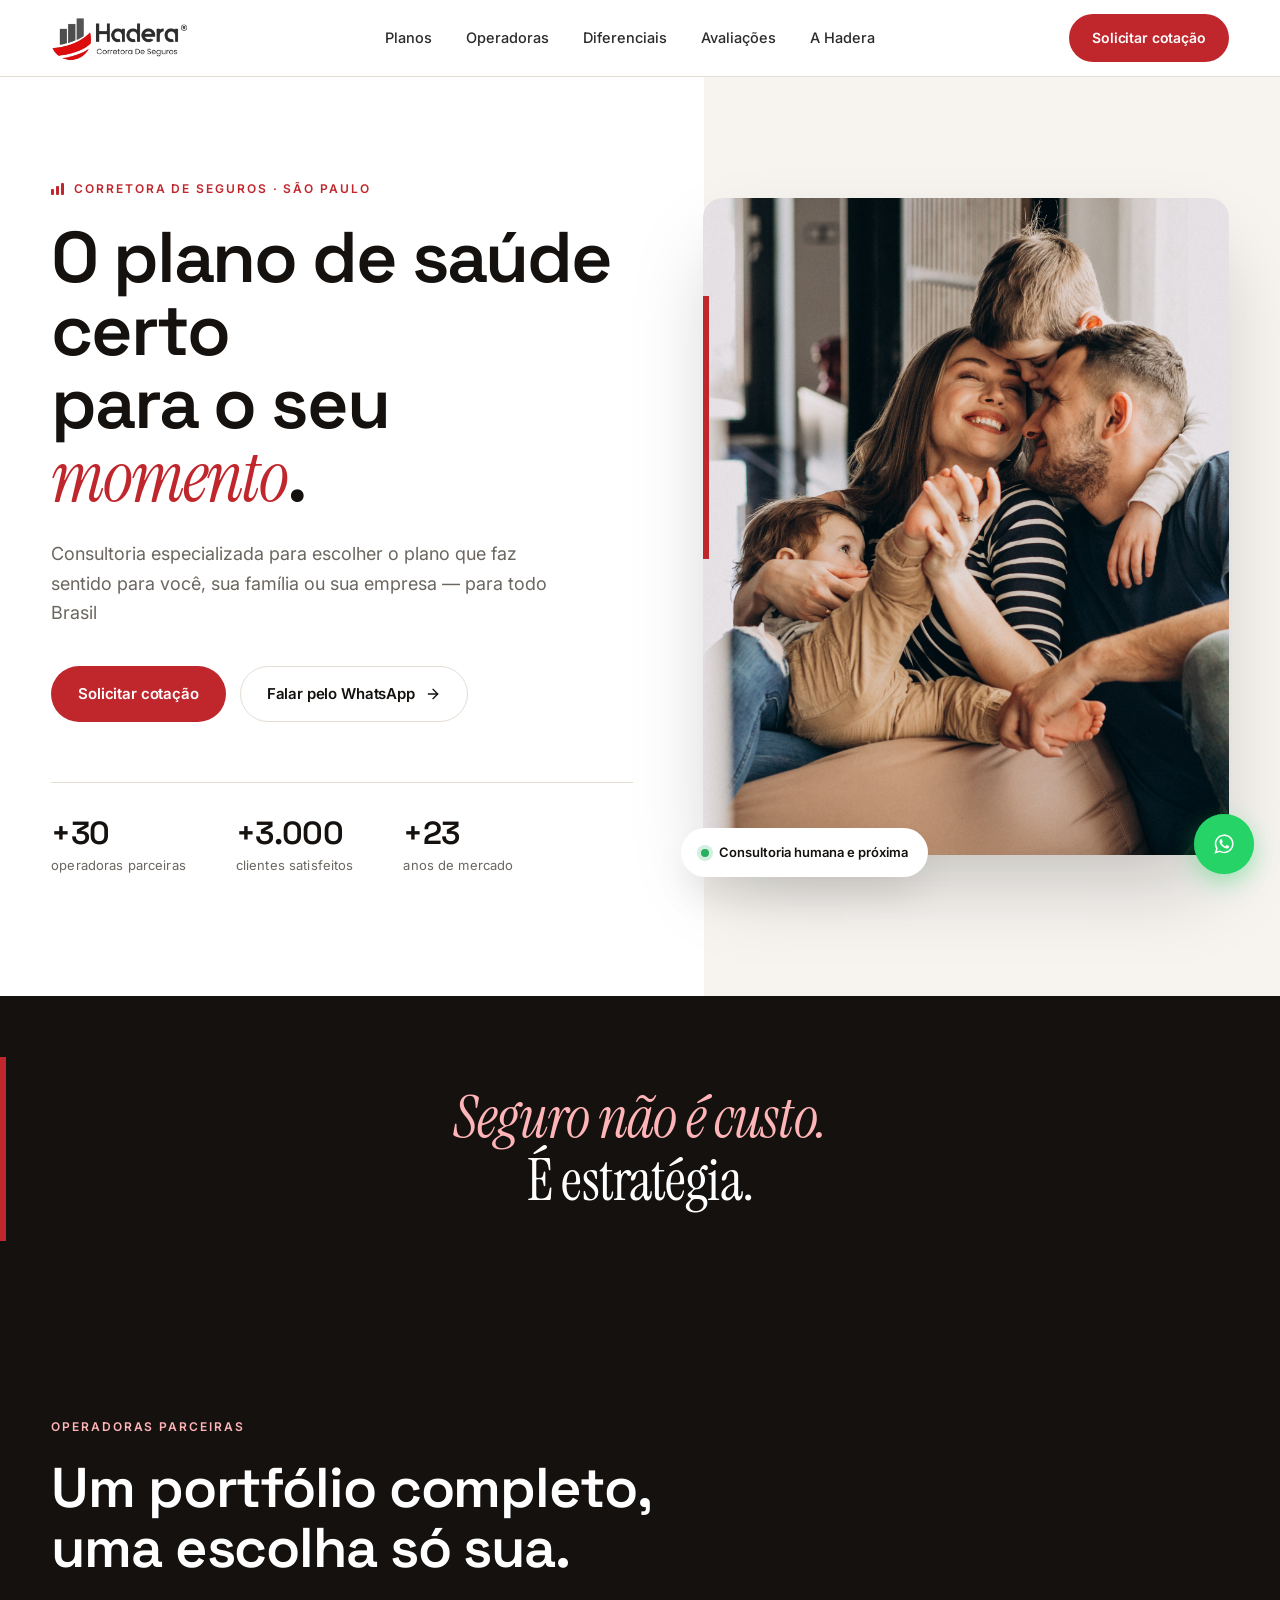
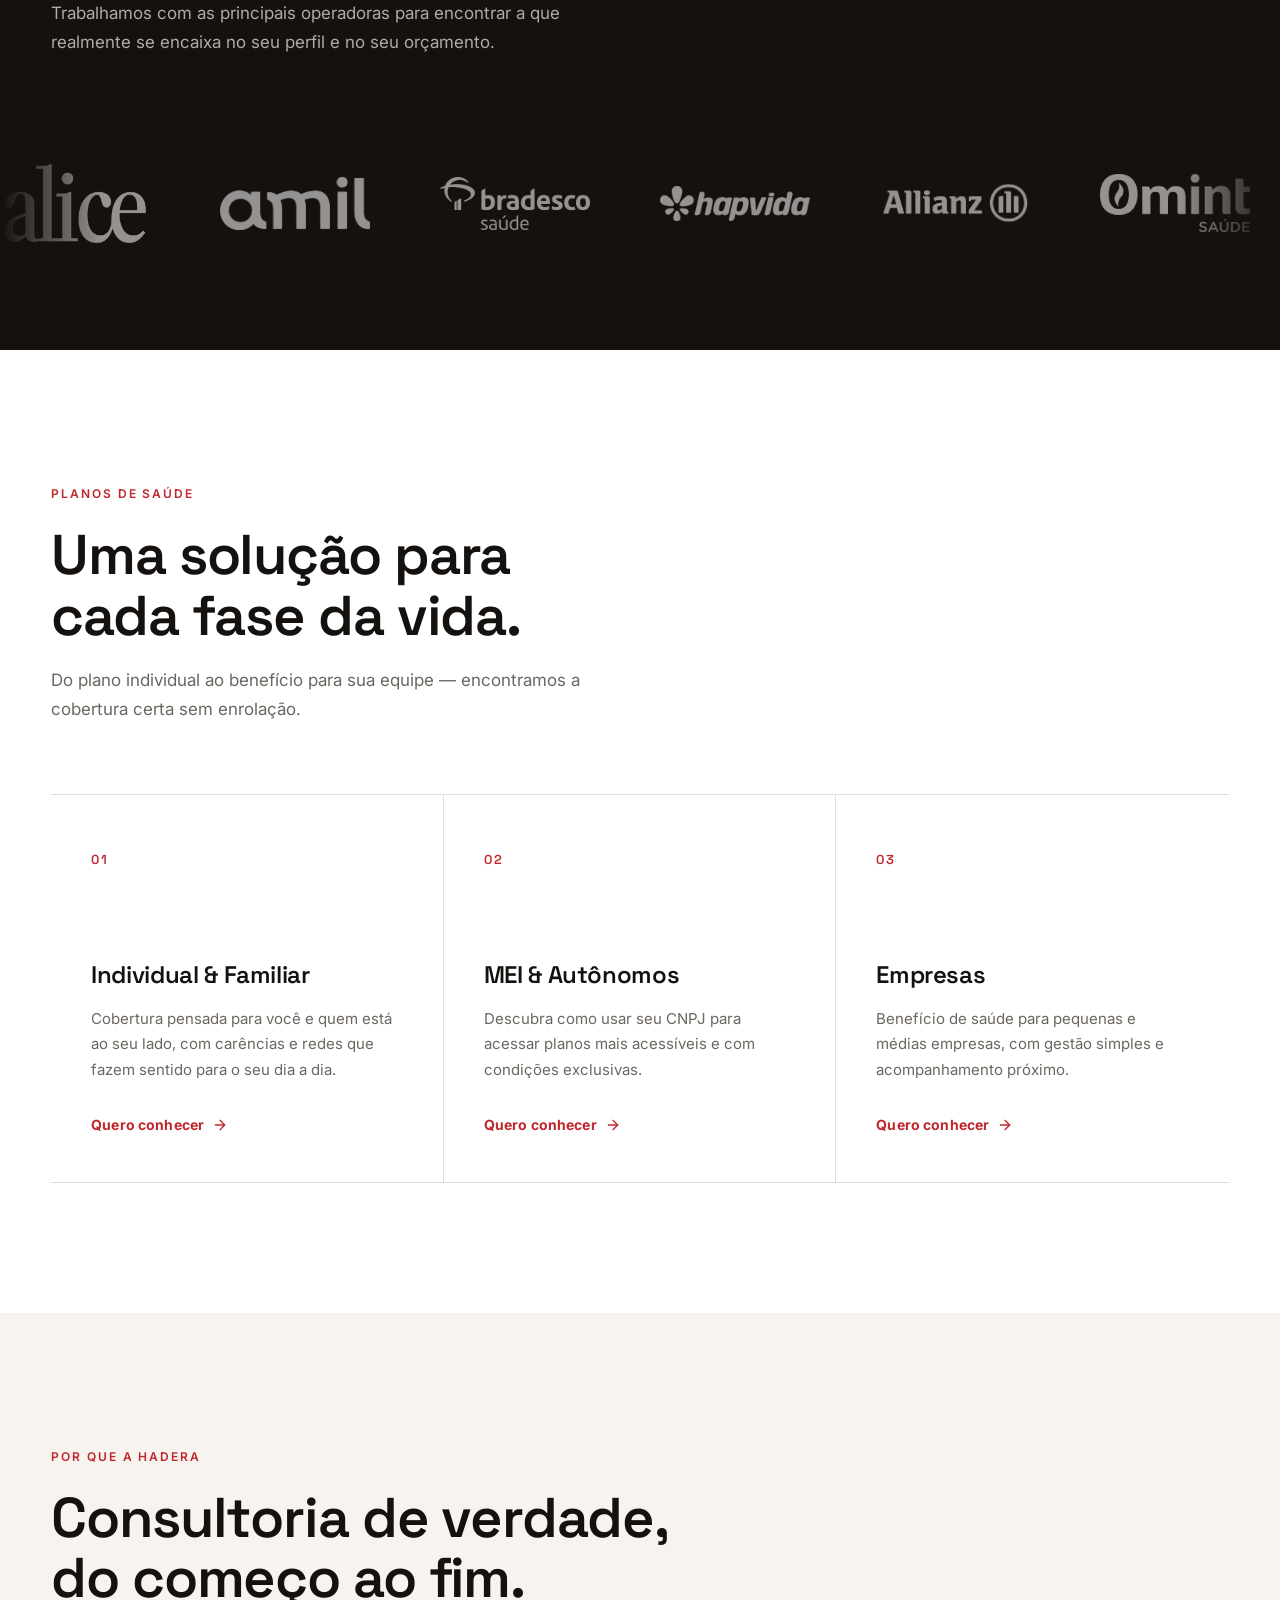
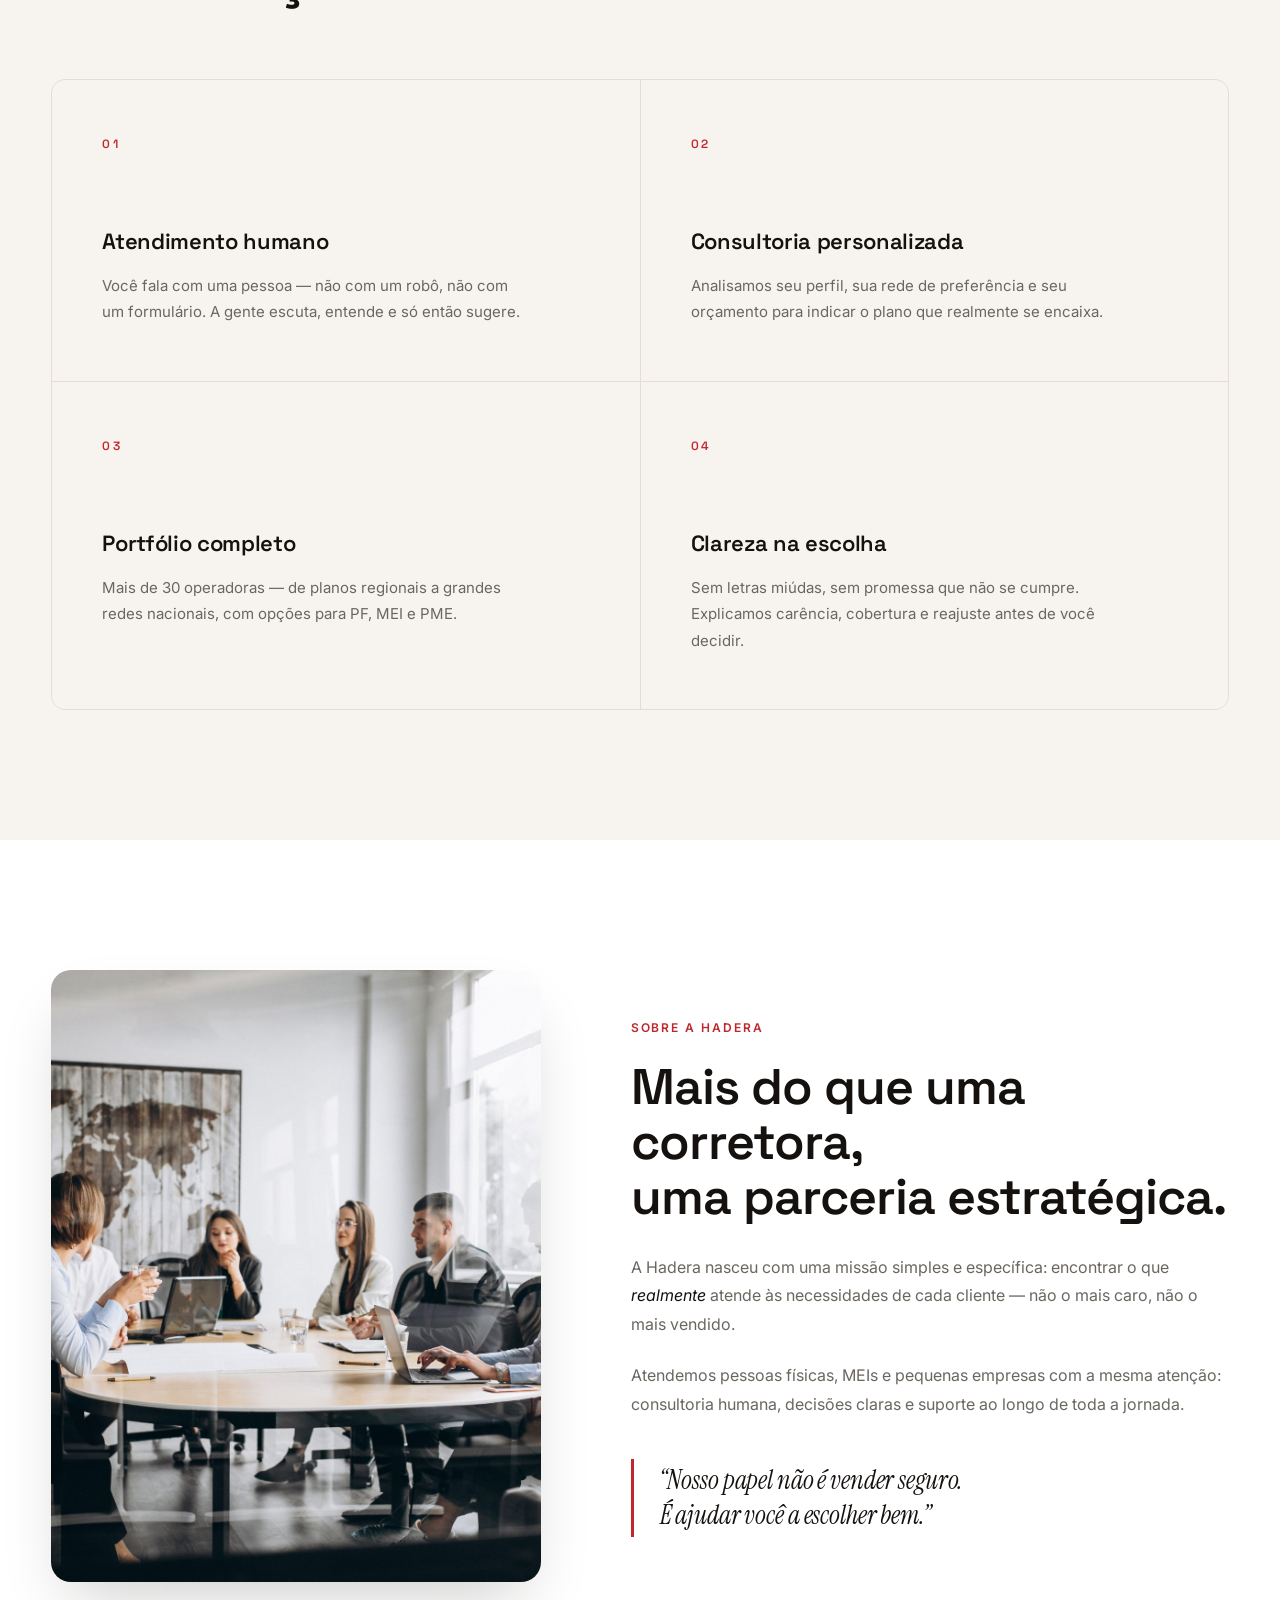
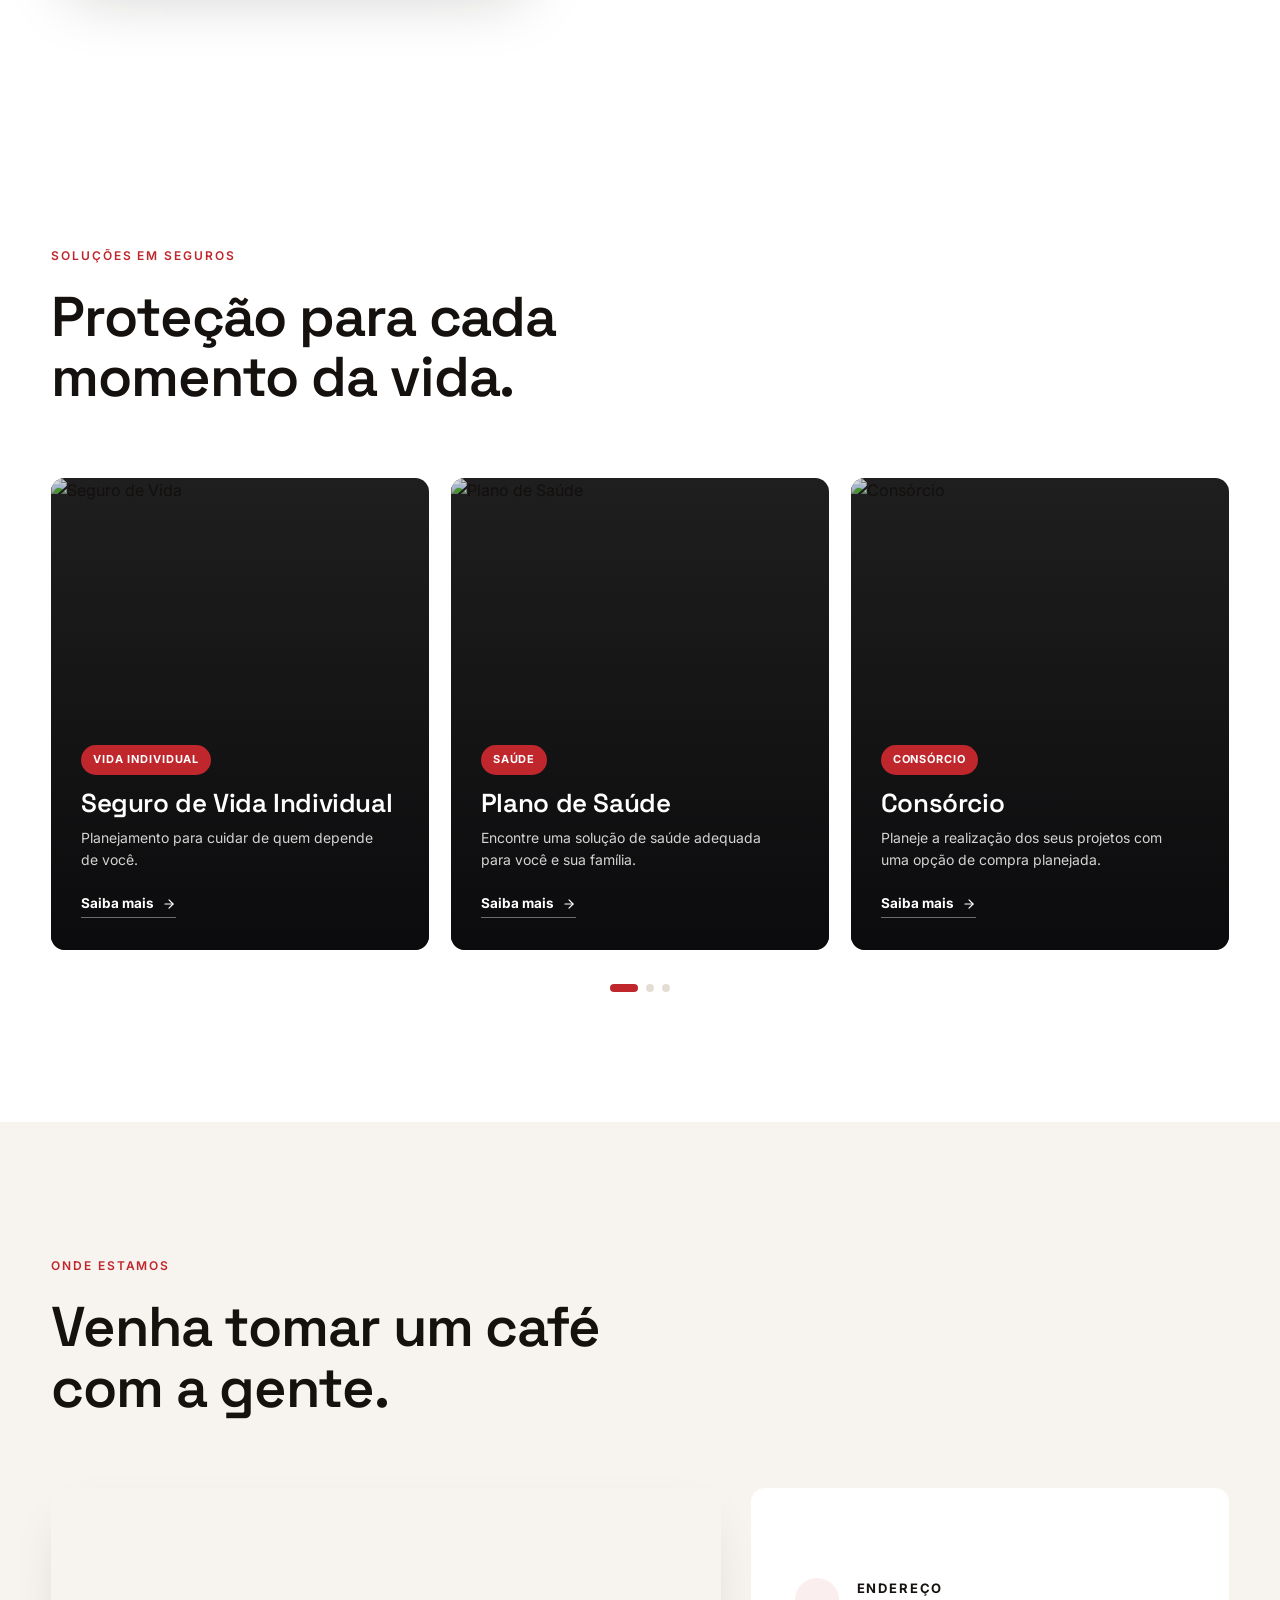
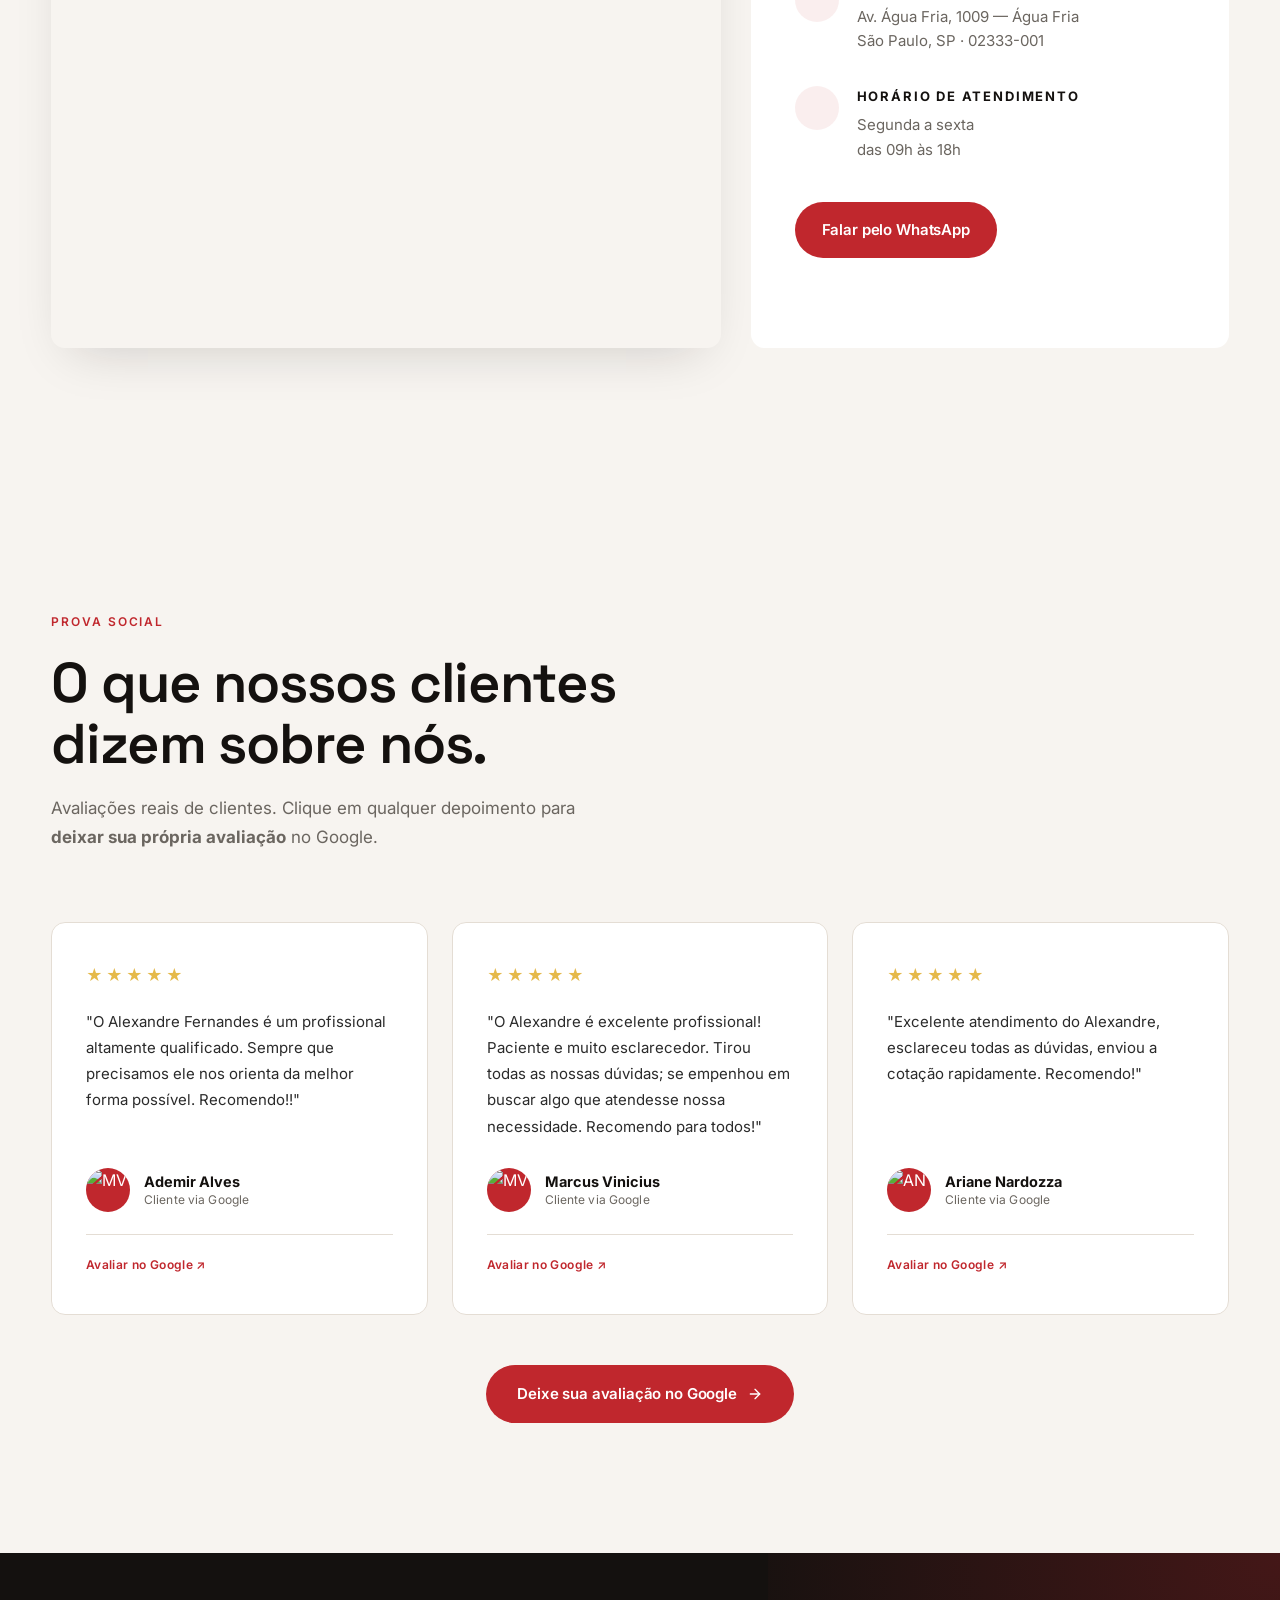
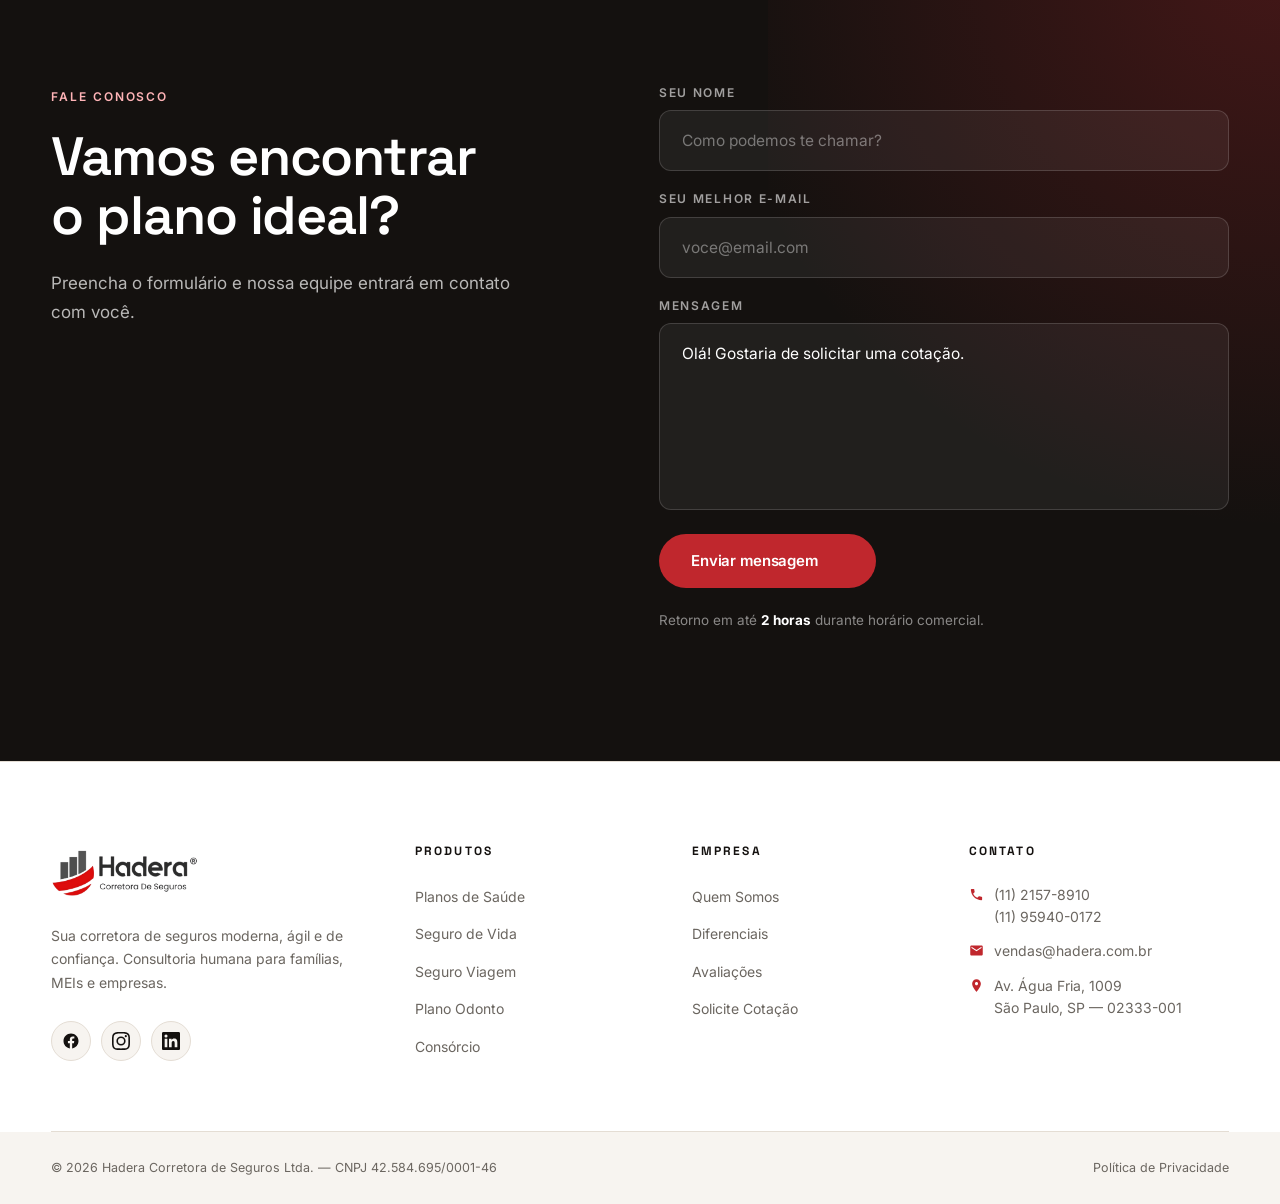
==== commit 5ba6e76a: "Pequenos ajustes e add htaccess" ====
--- a/index.html
+++ b/index.html
@@ -618,7 +618,7 @@
                             </span>
                             <div>
                                 <strong>Horário de atendimento</strong>
-                                <p>Segunda a sexta<br>das 08h às 18h</p>
+                                <p>Segunda a sexta<br>das 09h às 18h</p>
                             </div>
                         </div>
 
@@ -650,6 +650,25 @@
                 <div class="reviews-carousel" id="reviews-carousel">
 
                     <div class="reviews-track" id="reviews-track">
+
+                        <a class="review-card"
+                            href="https://www.google.com/search?hl=pt-BR&gl=br&q=Hadera+Corretora+de+Seguros+%C2%AE+-+Av.+%C3%81gua+Fria,+1009+-+%C3%81gua+Fria,+S%C3%A3o+Paulo+-+SP,+02333-001&ludocid=4830652152440885726&lsig=AB86z5W81Q6shH22fqhx2vkuMF__#lrd=0x94cef64586cd5df5:0x4309ec89ebb711de,1,,,,"
+                            target="_blank" rel="noopener noreferrer">
+                            <div class="review-stars">★★★★★</div>
+                            <p class="review-text">
+                                "O Alexandre Fernandes é um profissional altamente qualificado. Sempre que precisamos ele nos orienta da melhor forma possível. Recomendo!!"
+                            </p>
+                            <div class="review-author">
+                                <div class="review-avatar">
+                                    <img src="https://lh3.googleusercontent.com/a-/ALV-UjXfALExOt7i6ol_KssvXgUJxgLhr-ce_EIS68JEfwJ-wpvkST6CwA=w36-h36-p-rp-mo-br100"
+                                        alt="MV">
+                                </div>
+                                <div class="review-author-info">
+                                    <strong>Ademir Alves</strong>
+                                    <span>Cliente via Google</span>
+                                </div>
+                            </div>
+                        </a>
 
                         <a class="review-card"
                             href="https://www.google.com/search?hl=pt-BR&gl=br&q=Hadera+Corretora+de+Seguros+%C2%AE+-+Av.+%C3%81gua+Fria,+1009+-+%C3%81gua+Fria,+S%C3%A3o+Paulo+-+SP,+02333-001&ludocid=4830652152440885726&lsig=AB86z5W81Q6shH22fqhx2vkuMF__#lrd=0x94cef64586cd5df5:0x4309ec89ebb711de,1,,,,"
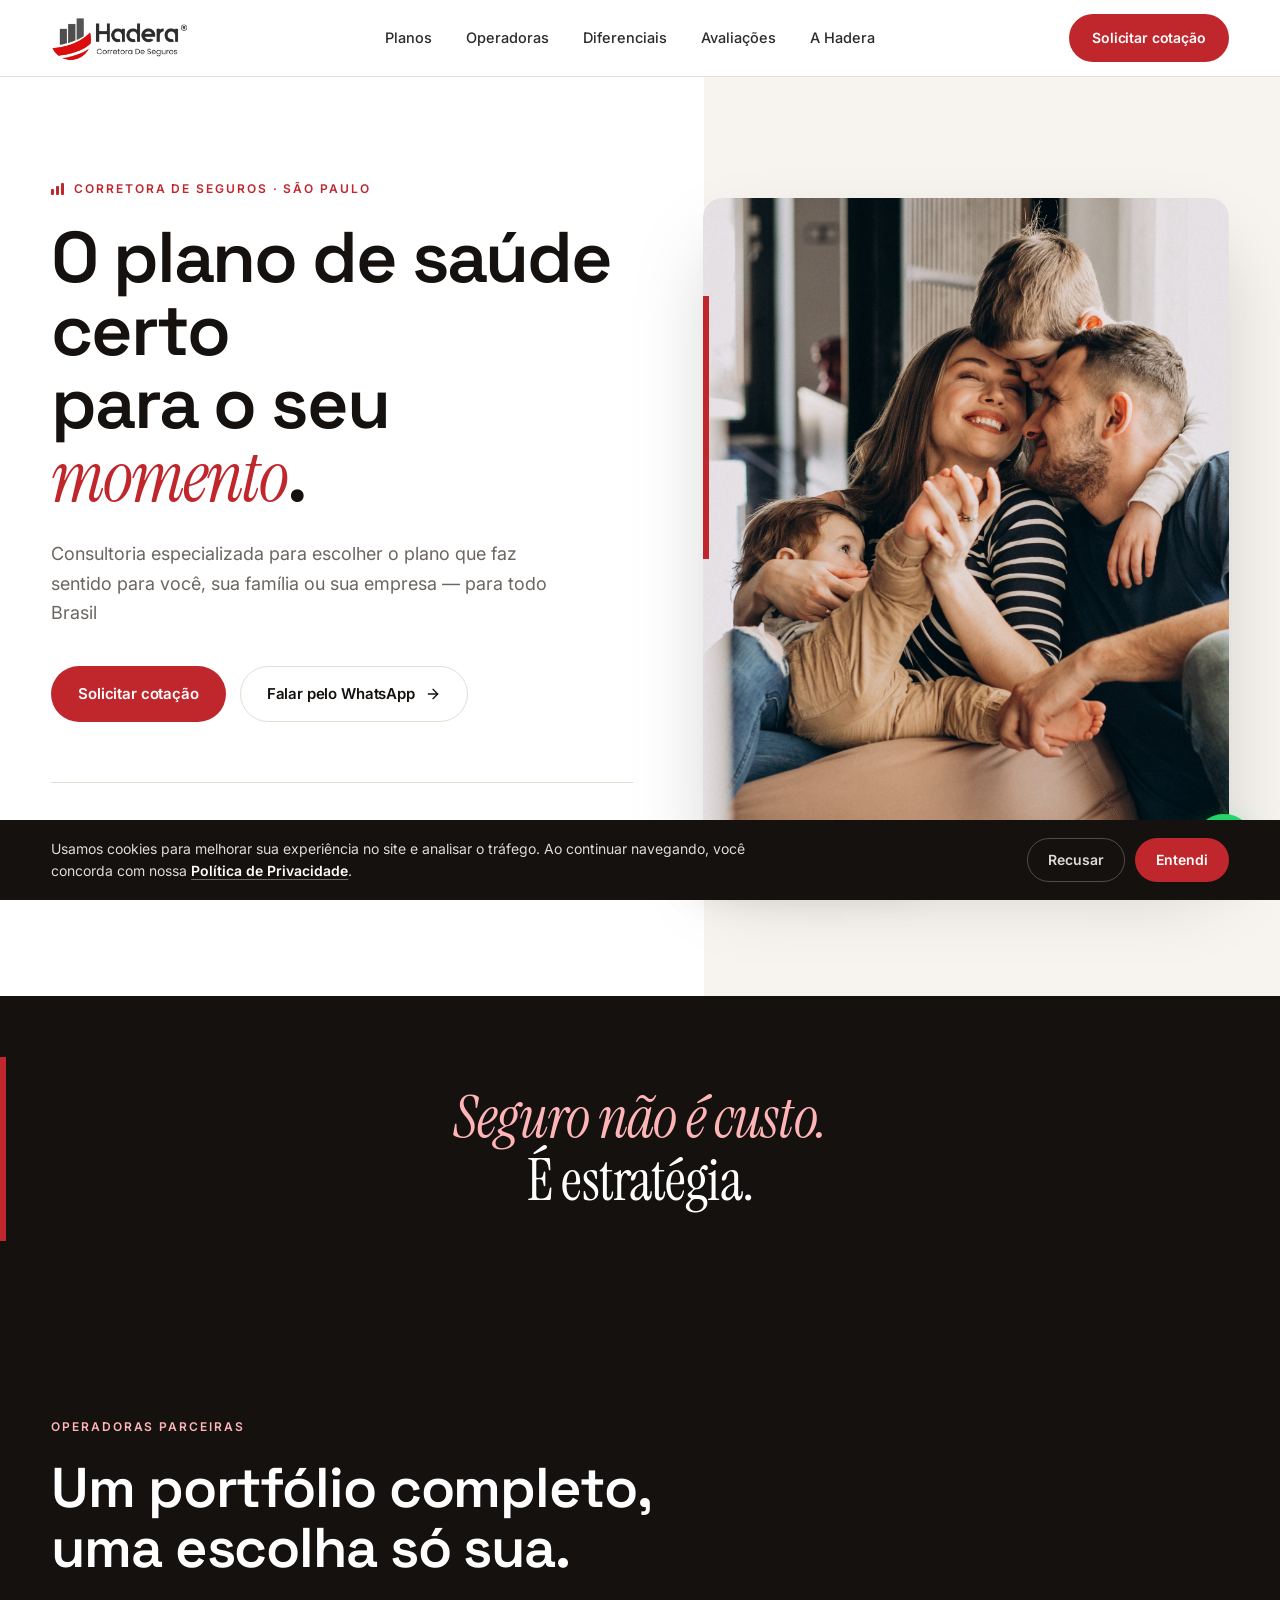
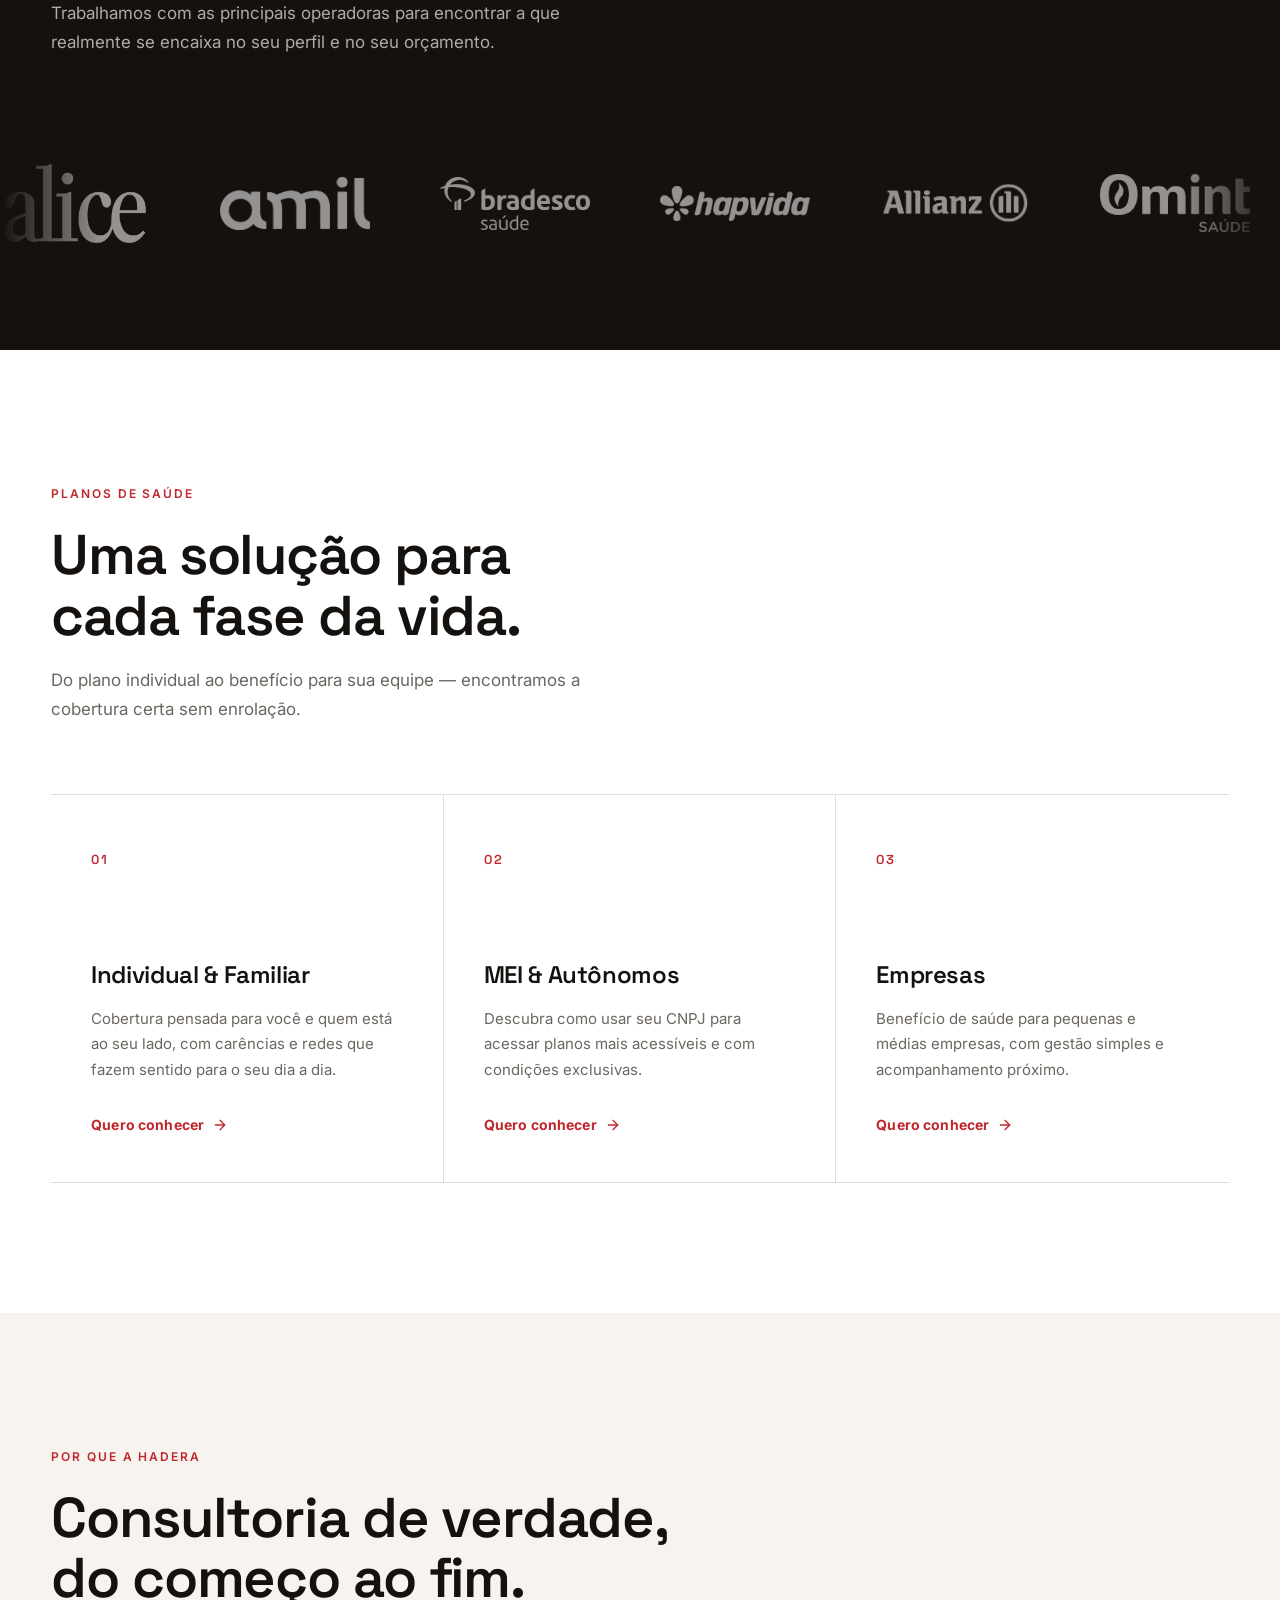
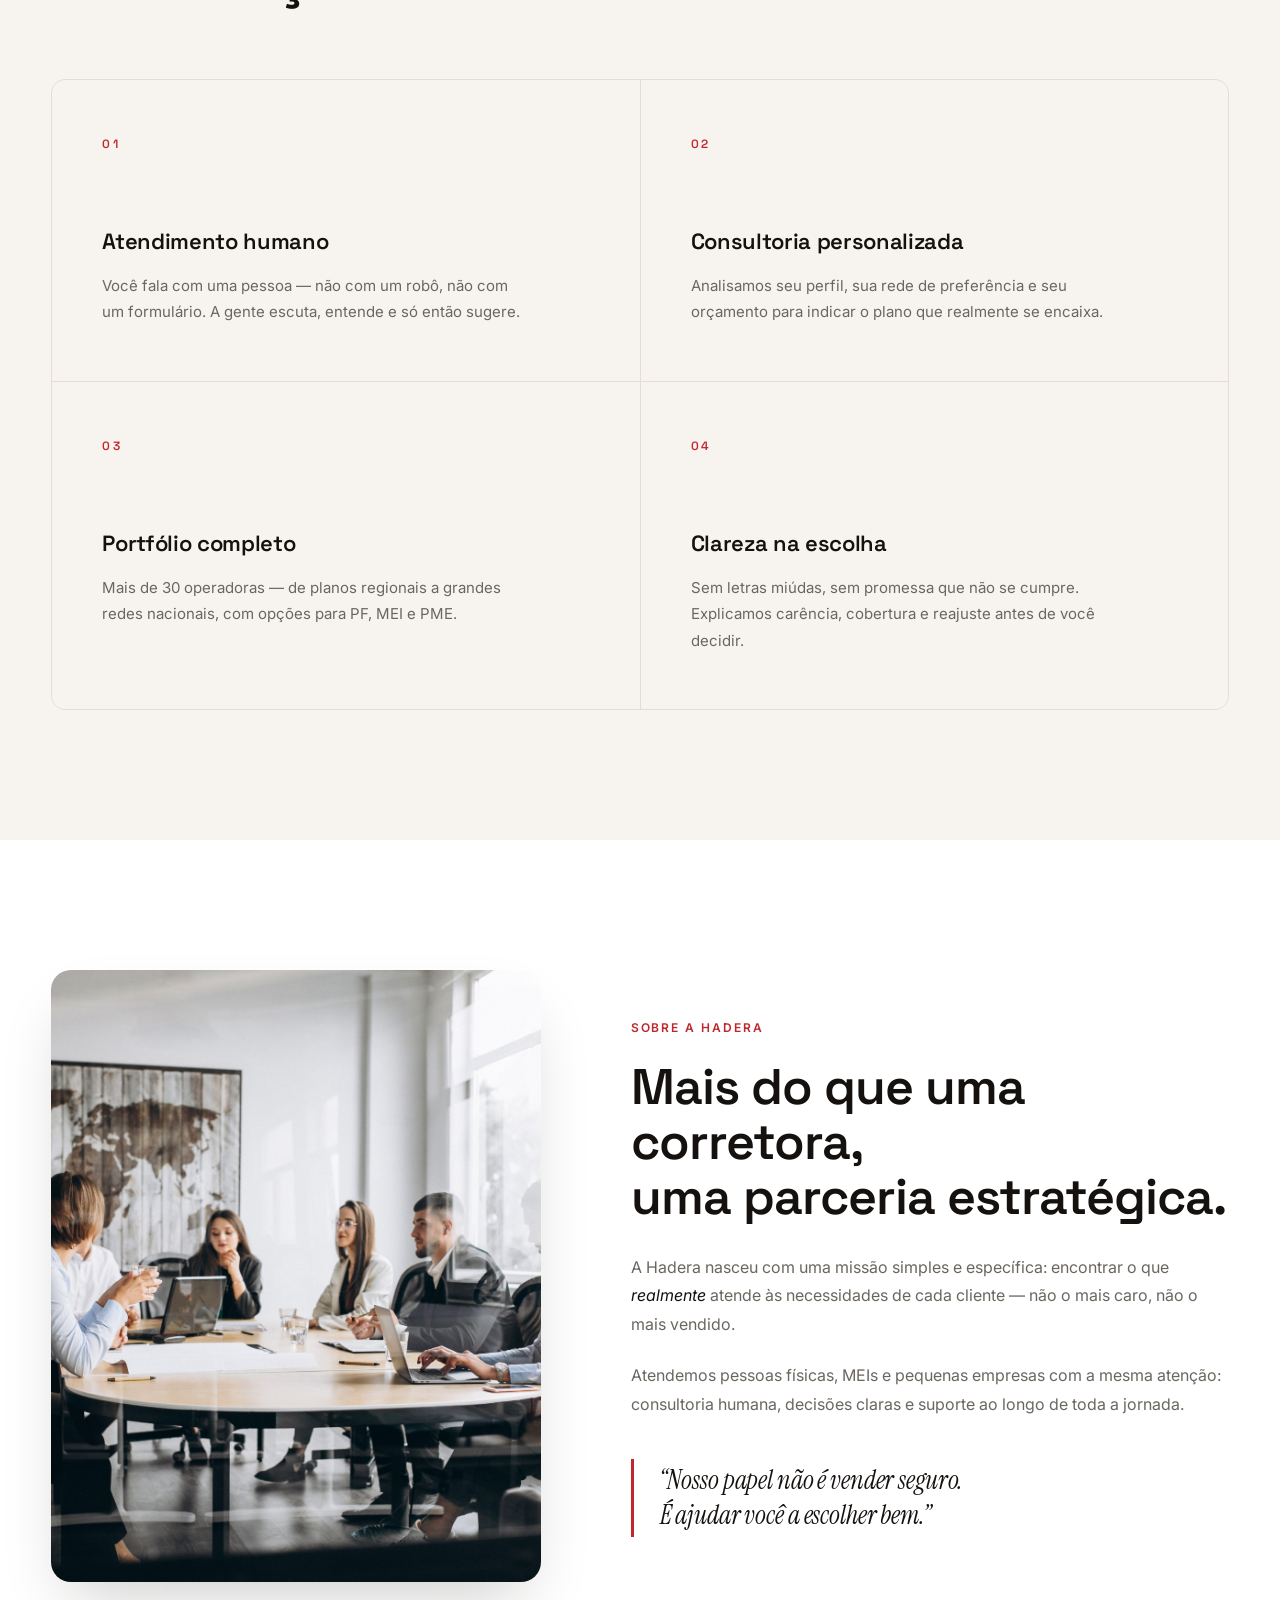
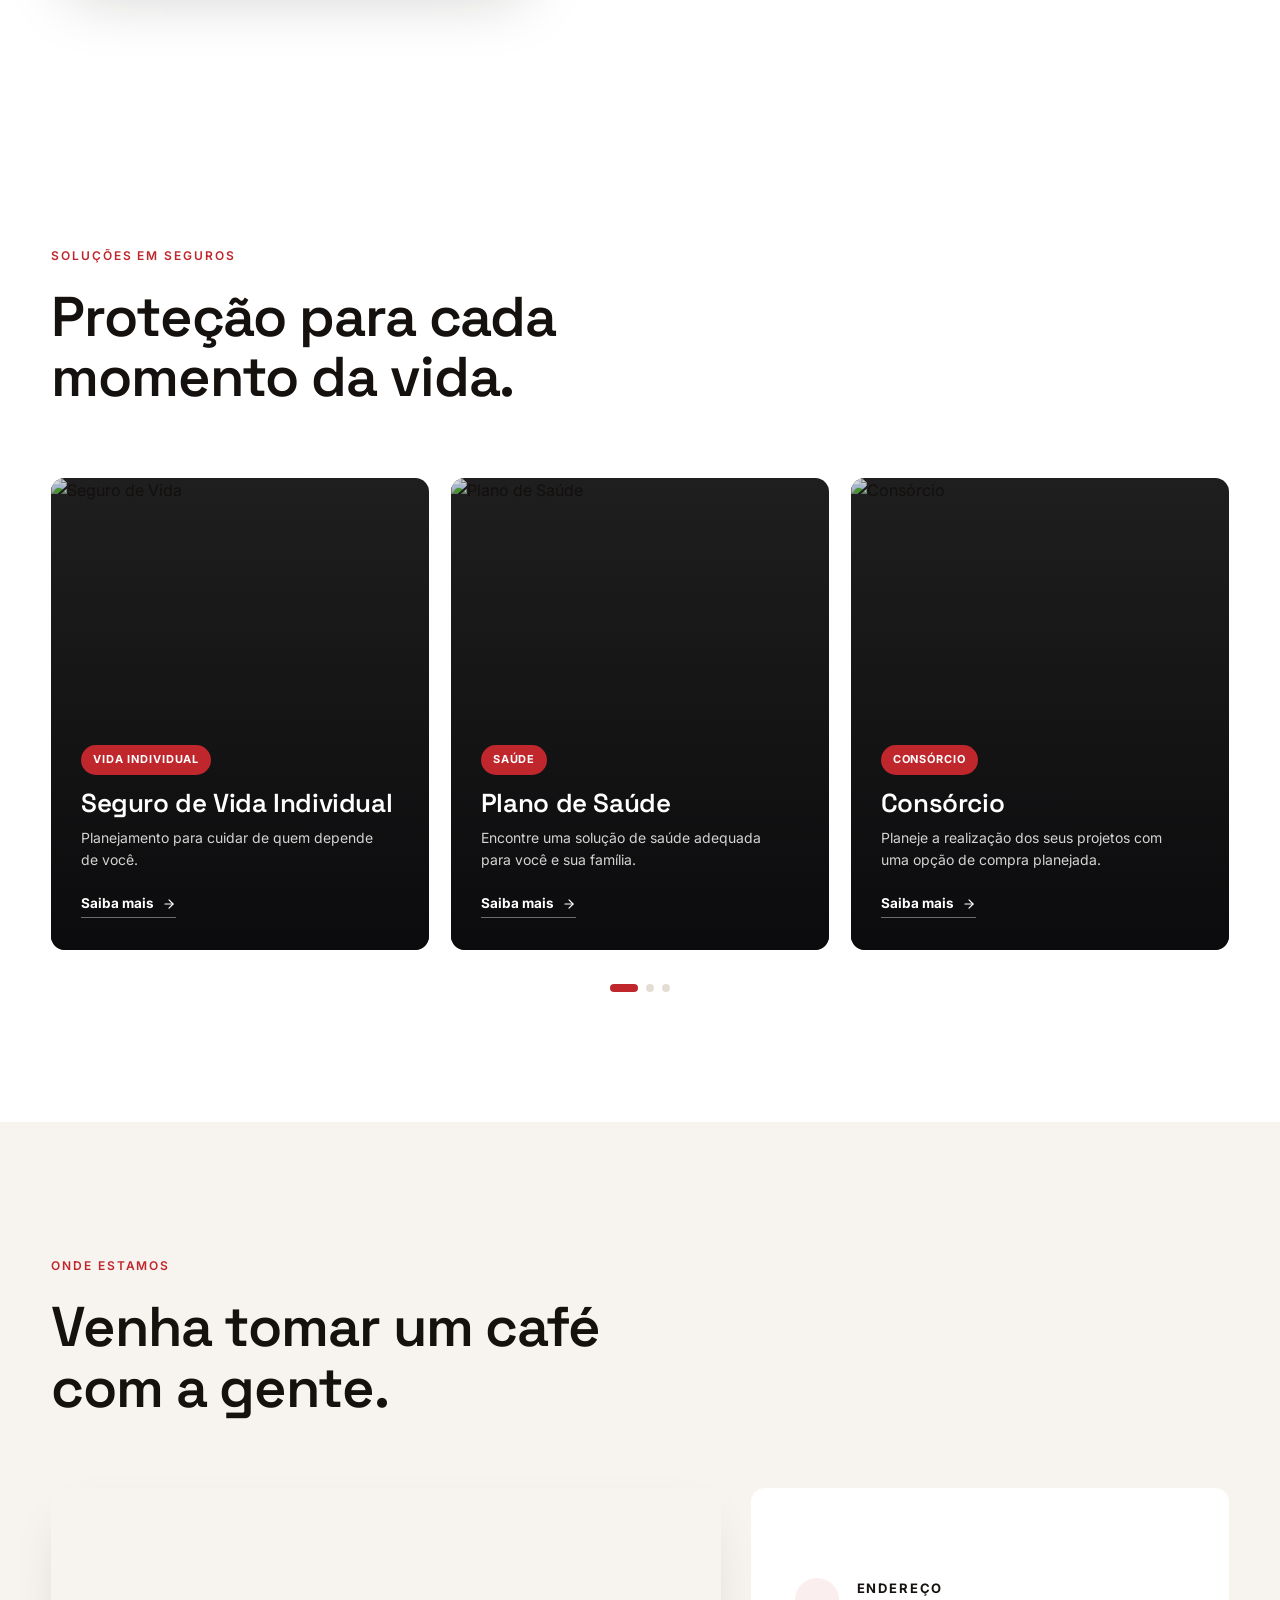
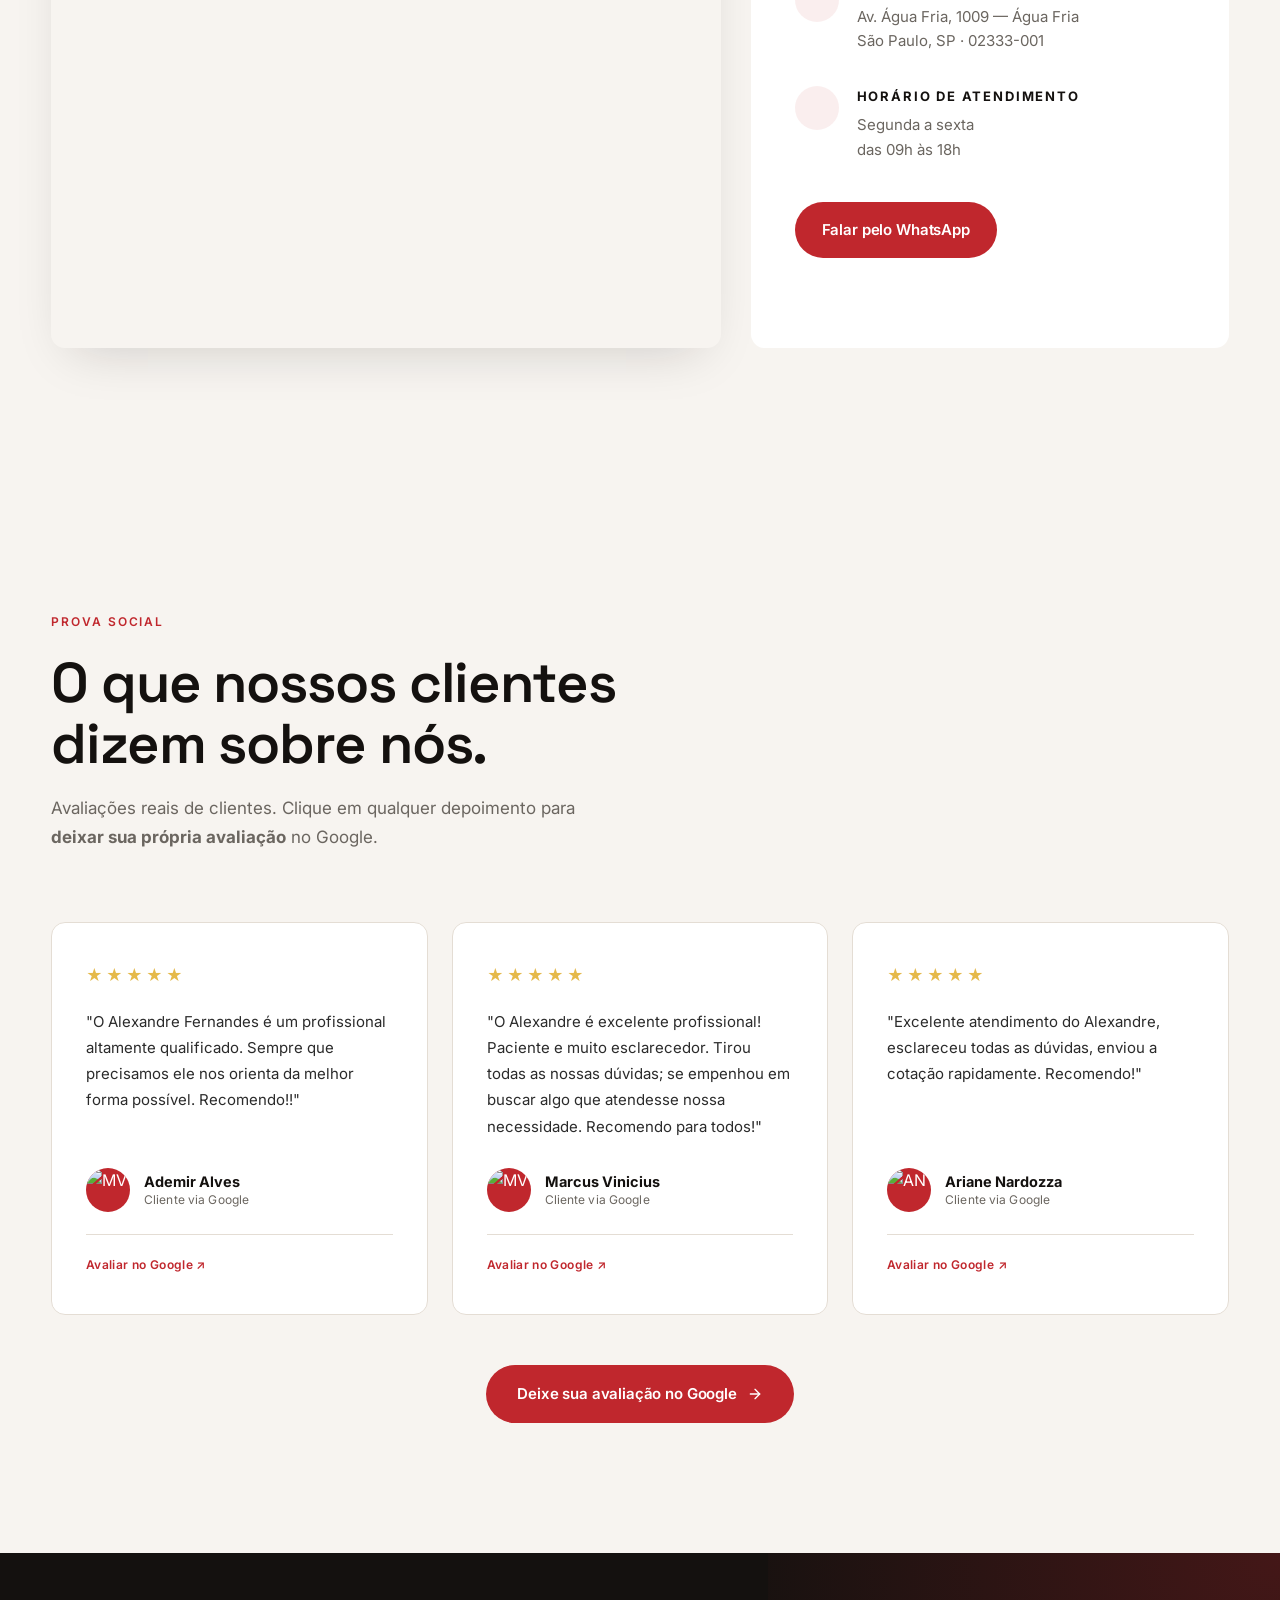
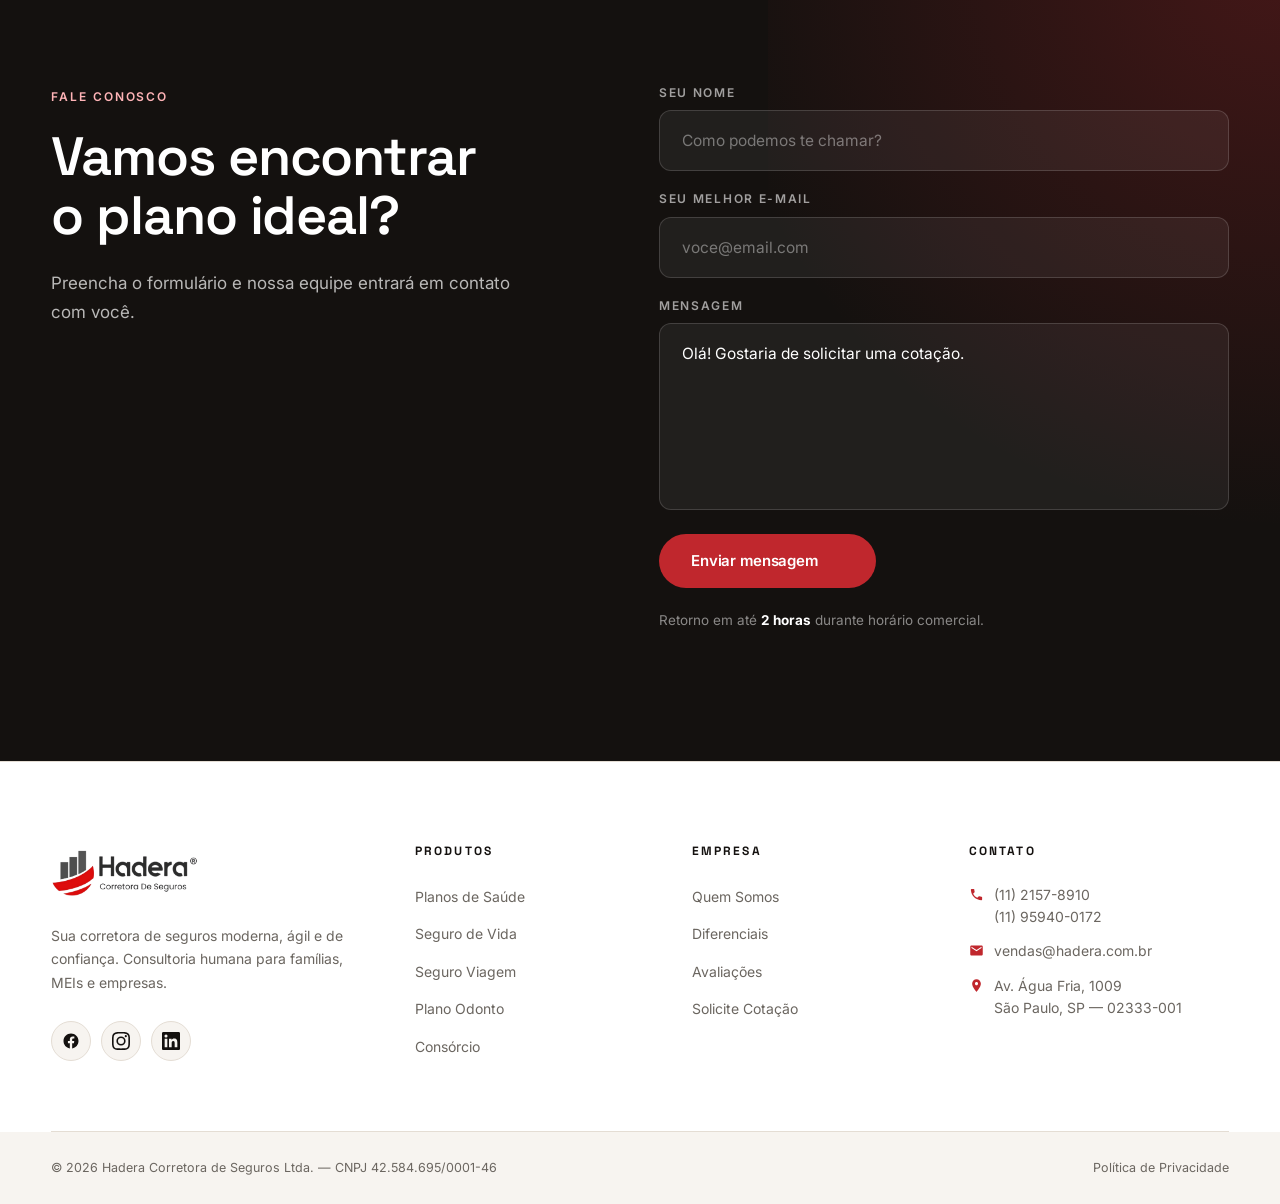
==== commit 18646f81: "Novo popup de cookies e otimização do drag" ====
--- a/index.html
+++ b/index.html
@@ -656,7 +656,8 @@
                             target="_blank" rel="noopener noreferrer">
                             <div class="review-stars">★★★★★</div>
                             <p class="review-text">
-                                "O Alexandre Fernandes é um profissional altamente qualificado. Sempre que precisamos ele nos orienta da melhor forma possível. Recomendo!!"
+                                "O Alexandre Fernandes é um profissional altamente qualificado. Sempre que precisamos
+                                ele nos orienta da melhor forma possível. Recomendo!!"
                             </p>
                             <div class="review-author">
                                 <div class="review-avatar">
@@ -1023,6 +1024,28 @@
         </div>
 
     </div>
+
+    <!-- ==================== AVISO DE COOKIES (LGPD) ==================== -->
+    <div class="cookie-banner" id="cookie-banner" role="dialog" aria-label="Aviso de cookies">
+
+        <div class="cookie-content">
+            <p>
+                Usamos cookies para melhorar sua experiência no site e analisar o tráfego.
+                Ao continuar navegando, você concorda com nossa
+                <a href="politica-de-privacidade">Política de Privacidade</a>.
+            </p>
+
+            <div class="cookie-actions">
+                <button type="button" class="cookie-btn cookie-btn-secondary" id="cookie-reject">
+                    Recusar
+                </button>
+                <button type="button" class="cookie-btn cookie-btn-primary" id="cookie-accept">
+                    Entendi
+                </button>
+            </div>
+        </div>
+
+    </div>
 </body>
 
 </html>
--- a/style.css
+++ b/style.css
@@ -1916,19 +1916,36 @@
 }
 
 /* ============================================================
-   DRAG NOS CARROSSÉIS
+   DRAG NOS CARROSSÉIS — OTIMIZADO
    ============================================================ */
 
 .reviews-track,
 .insurance-track {
     cursor: grab;
+
+    /* Impede seleção de texto durante o drag */
     user-select: none;
     -webkit-user-select: none;
     -webkit-tap-highlight-color: transparent;
+
+    /* Permite scroll vertical da página, mas libera o horizontal pro JS */
     touch-action: pan-y;
-}
-
-/* Impede arrastar imagens como arquivo */
+
+    /* Otimização: avisa o navegador que o track vai mudar de posição */
+    will-change: transform;
+
+    /* Transição suave para o snap */
+    transition: transform 0.55s cubic-bezier(0.22, 1, 0.36, 1);
+}
+
+/* Durante o drag: cursor muda + sem transição (segue o dedo/mouse na hora) */
+.reviews-track.dragging,
+.insurance-track.dragging {
+    cursor: grabbing;
+    transition: none !important;
+}
+
+/* Impede arrastar imagens como se fossem arquivos */
 .review-card img,
 .insurance-card img {
     -webkit-user-drag: none;
@@ -2294,7 +2311,7 @@
     pointer-events: none;
 
     transition: opacity 0.4s cubic-bezier(0.4, 0, 0.2, 1),
-                transform 0.4s cubic-bezier(0.4, 0, 0.2, 1);
+        transform 0.4s cubic-bezier(0.4, 0, 0.2, 1);
 }
 
 .specialist-popup.visible {
@@ -2379,8 +2396,13 @@
 }
 
 @keyframes pulse-dot {
-    0%   { box-shadow: 0 0 0 0 rgba(39, 174, 96, 0.5); }
-    100% { box-shadow: 0 0 0 8px rgba(39, 174, 96, 0); }
+    0% {
+        box-shadow: 0 0 0 0 rgba(39, 174, 96, 0.5);
+    }
+
+    100% {
+        box-shadow: 0 0 0 8px rgba(39, 174, 96, 0);
+    }
 }
 
 
@@ -2485,7 +2507,129 @@
     .specialist-popup {
         transition: none;
     }
+
     .specialist-status .dot {
         animation: none;
     }
+}
+
+/* ============================================================
+   AVISO DE COOKIES (LGPD)
+   ============================================================ */
+
+.cookie-banner {
+    position: fixed;
+    left: 0;
+    right: 0;
+    bottom: 0;
+    z-index: 10000;
+
+    background: var(--ink);
+    color: var(--white);
+
+    padding: 18px 0;
+
+    /* Estado inicial: escondido para baixo */
+    transform: translateY(100%);
+    transition: transform 0.4s cubic-bezier(0.4, 0, 0.2, 1);
+}
+
+.cookie-banner.visible {
+    transform: translateY(0);
+}
+
+.cookie-content {
+    width: min(92%, var(--container));
+    margin: 0 auto;
+
+    display: flex;
+    align-items: center;
+    justify-content: space-between;
+    gap: 30px;
+}
+
+.cookie-content p {
+    font-size: 14px;
+    line-height: 1.55;
+    color: rgba(255, 255, 255, 0.85);
+    margin: 0;
+    max-width: 720px;
+}
+
+.cookie-content p a {
+    color: var(--white);
+    font-weight: 600;
+    text-decoration: underline;
+    text-decoration-color: rgba(255, 255, 255, 0.4);
+    text-underline-offset: 3px;
+    transition: text-decoration-color var(--ease);
+}
+
+.cookie-content p a:hover {
+    text-decoration-color: var(--white);
+}
+
+.cookie-actions {
+    display: flex;
+    align-items: center;
+    gap: 10px;
+    flex-shrink: 0;
+}
+
+.cookie-btn {
+    padding: 10px 20px;
+    border-radius: 999px;
+    border: 1.5px solid transparent;
+
+    font-family: var(--font-body);
+    font-size: 14px;
+    font-weight: 600;
+
+    cursor: pointer;
+    transition: var(--ease);
+    white-space: nowrap;
+}
+
+.cookie-btn-primary {
+    background: var(--red);
+    color: var(--white);
+}
+
+.cookie-btn-primary:hover {
+    background: var(--red-dark);
+    transform: translateY(-1px);
+}
+
+.cookie-btn-secondary {
+    background: transparent;
+    border-color: rgba(255, 255, 255, 0.25);
+    color: rgba(255, 255, 255, 0.85);
+}
+
+.cookie-btn-secondary:hover {
+    border-color: var(--white);
+    color: var(--white);
+}
+
+@media (max-width: 700px) {
+    .cookie-content {
+        flex-direction: column;
+        align-items: flex-start;
+        gap: 16px;
+    }
+
+    .cookie-actions {
+        width: 100%;
+        justify-content: flex-end;
+    }
+
+    .cookie-content p {
+        font-size: 13px;
+    }
+}
+
+@media (prefers-reduced-motion: reduce) {
+    .cookie-banner {
+        transition: none;
+    }
 }
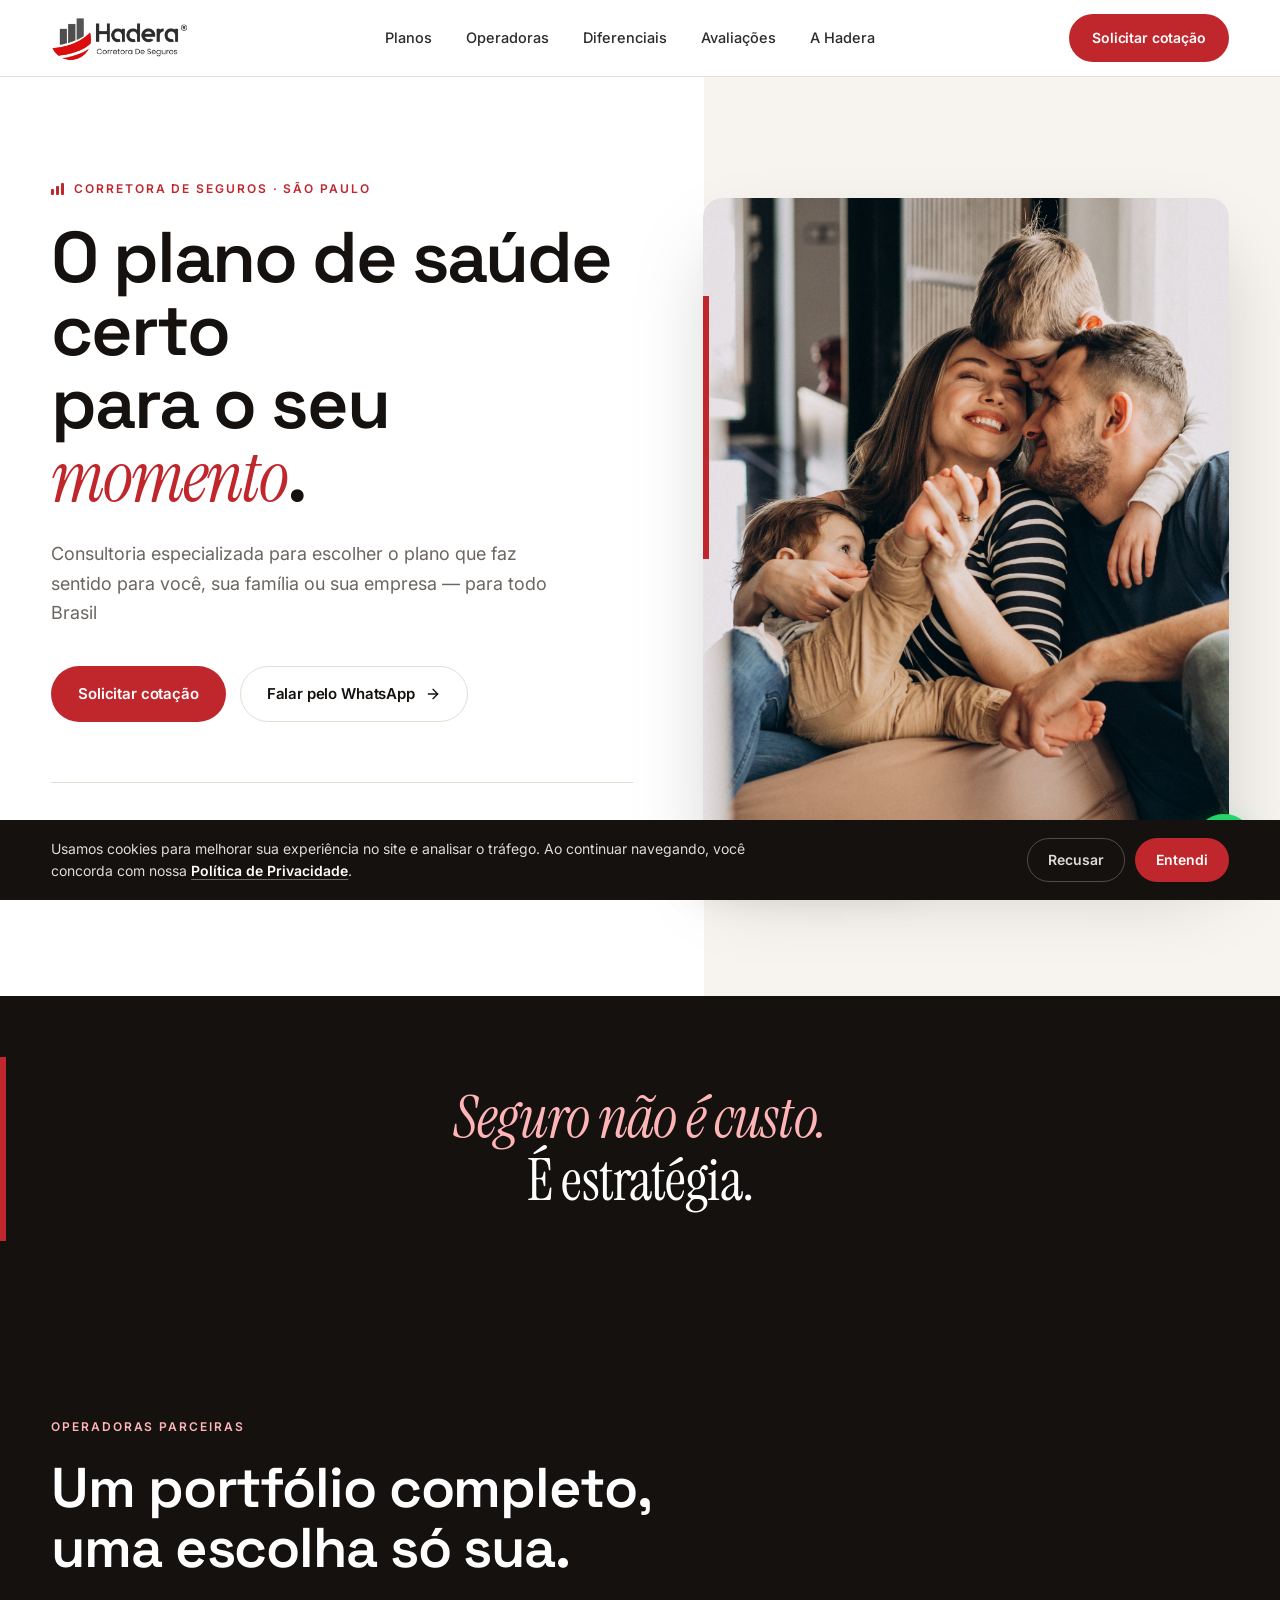
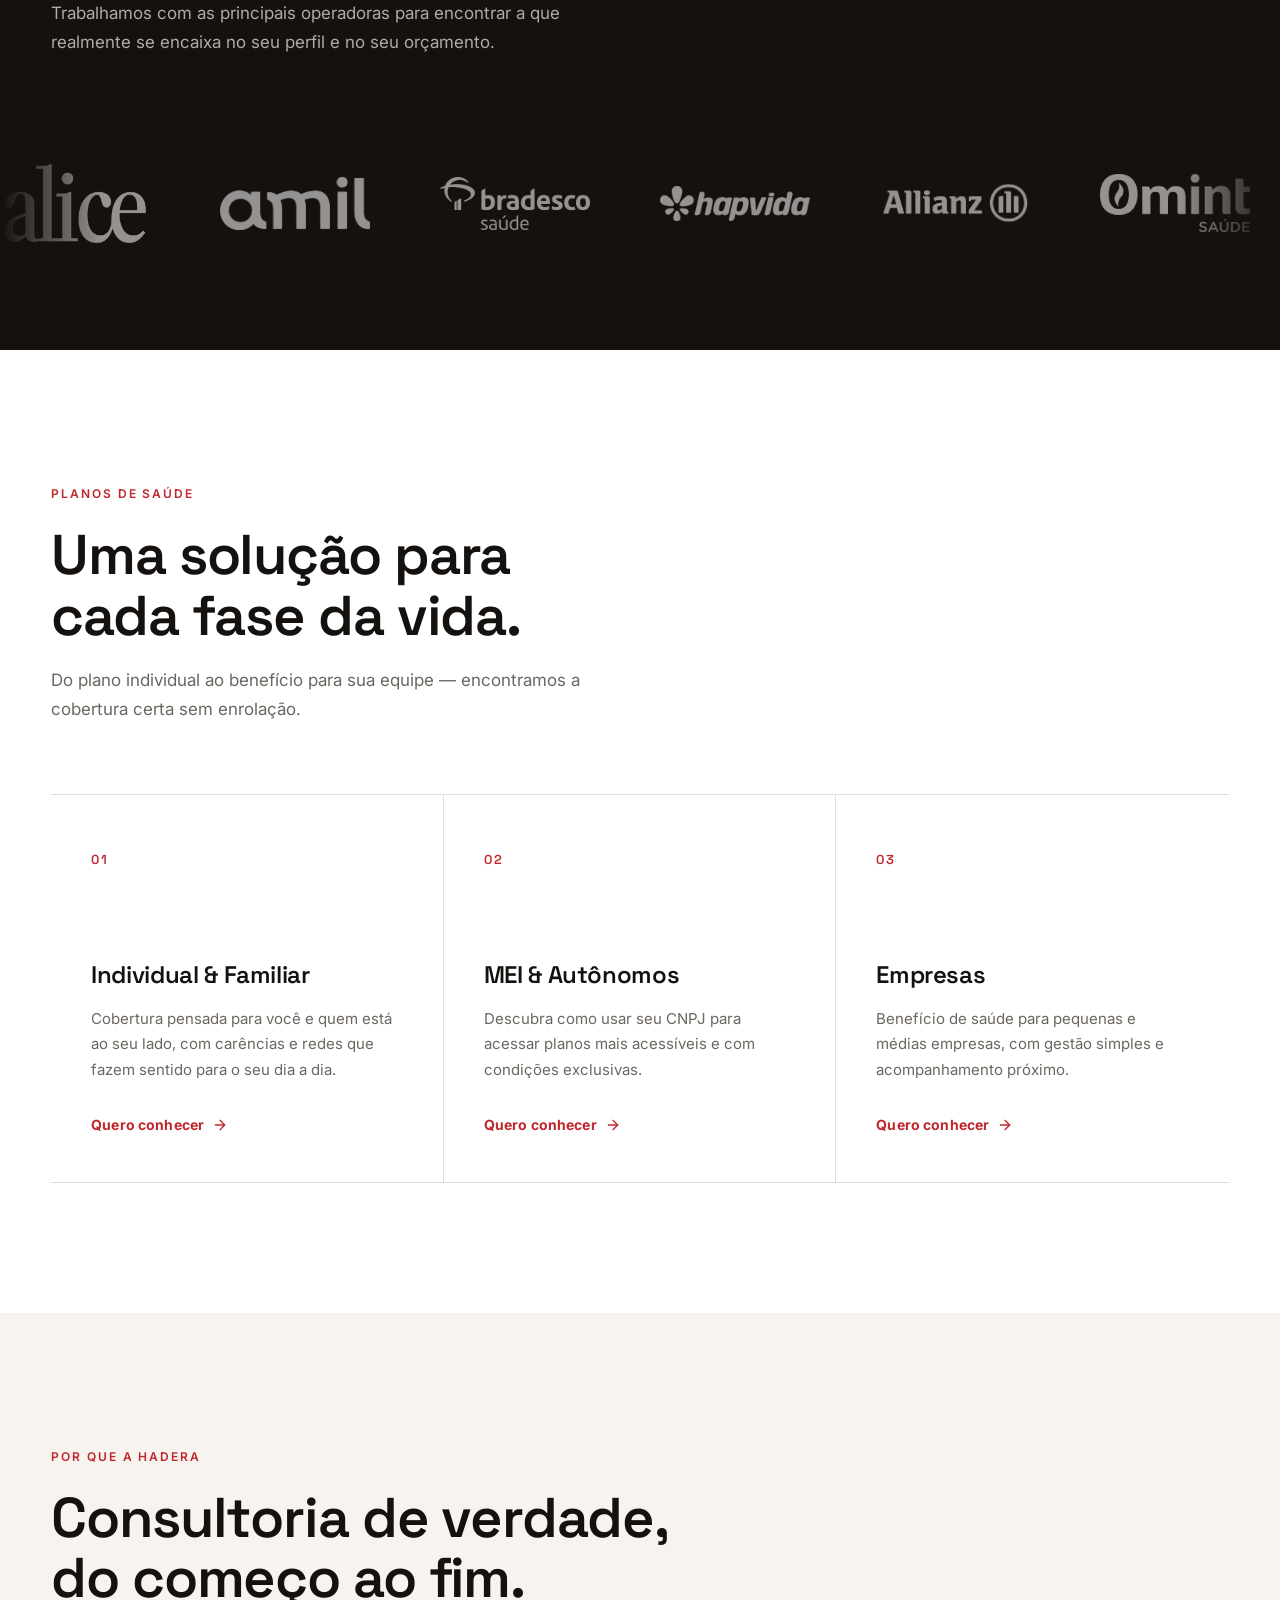
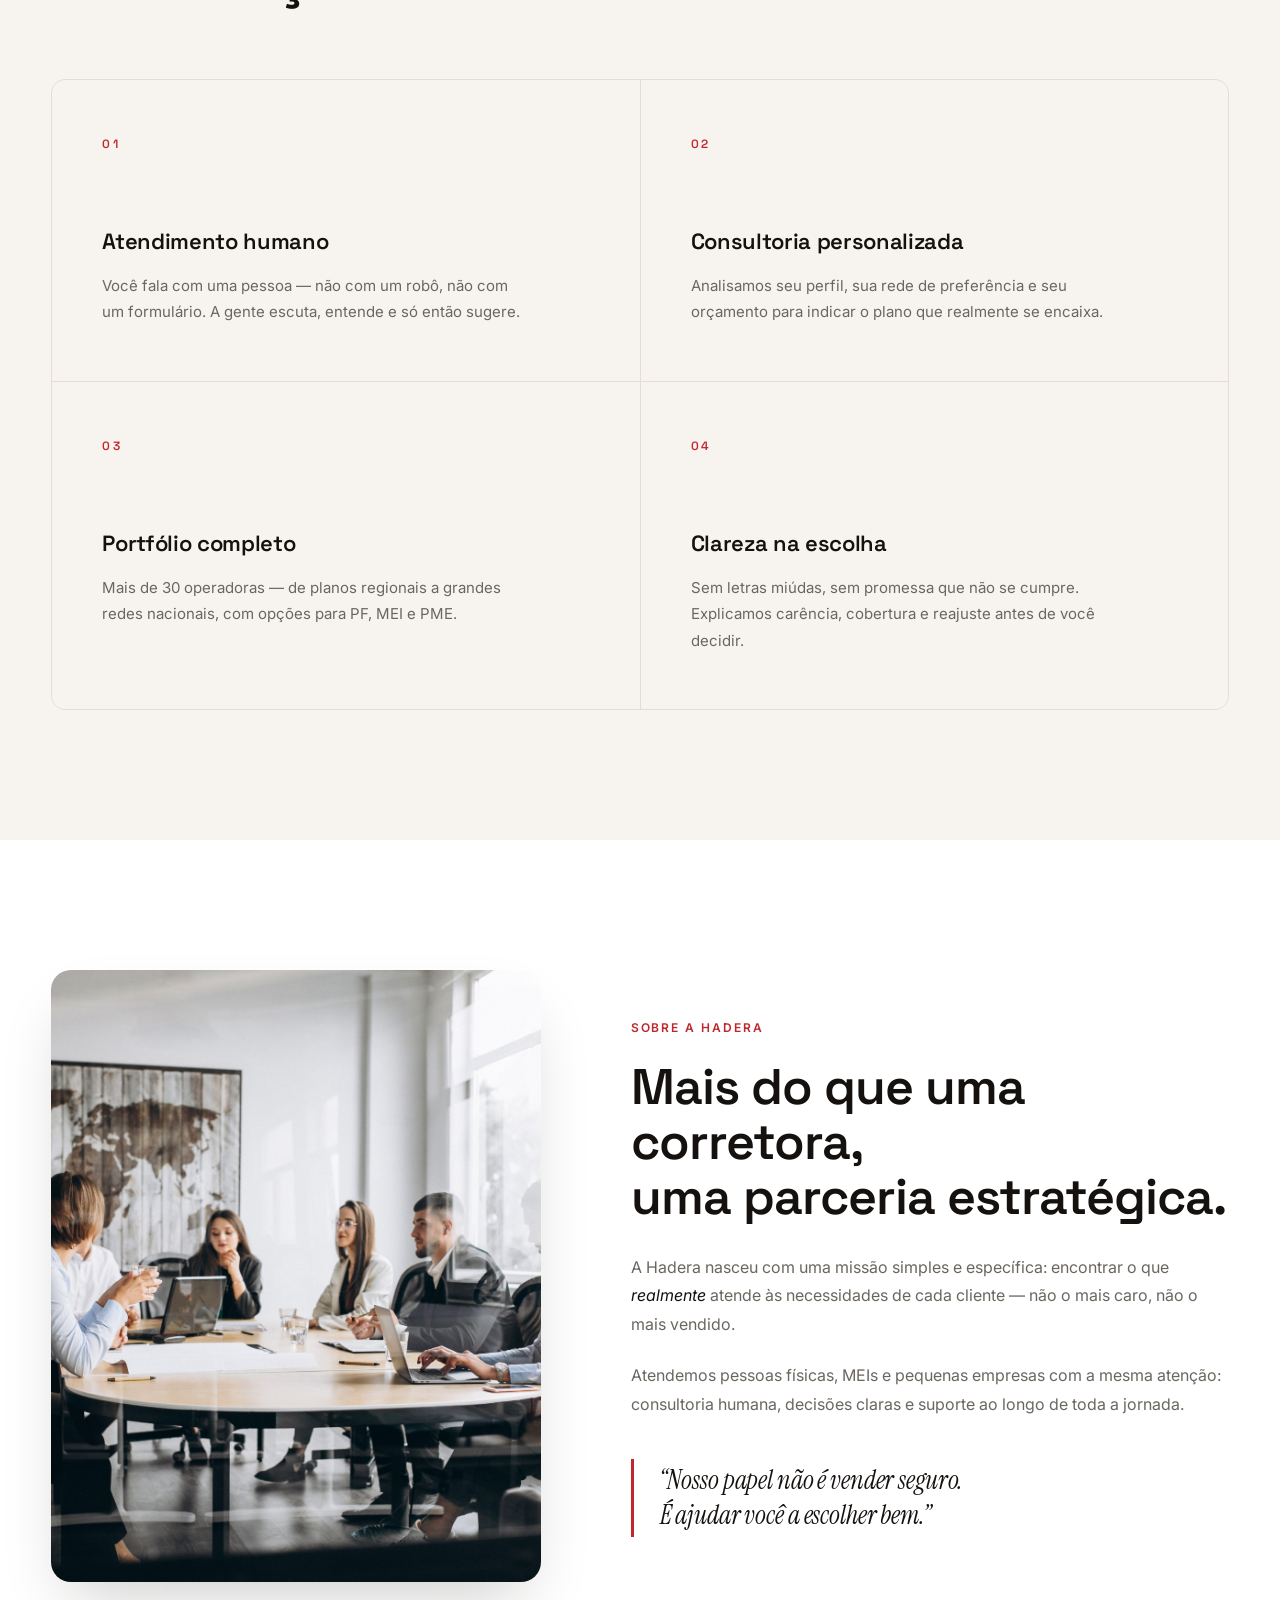
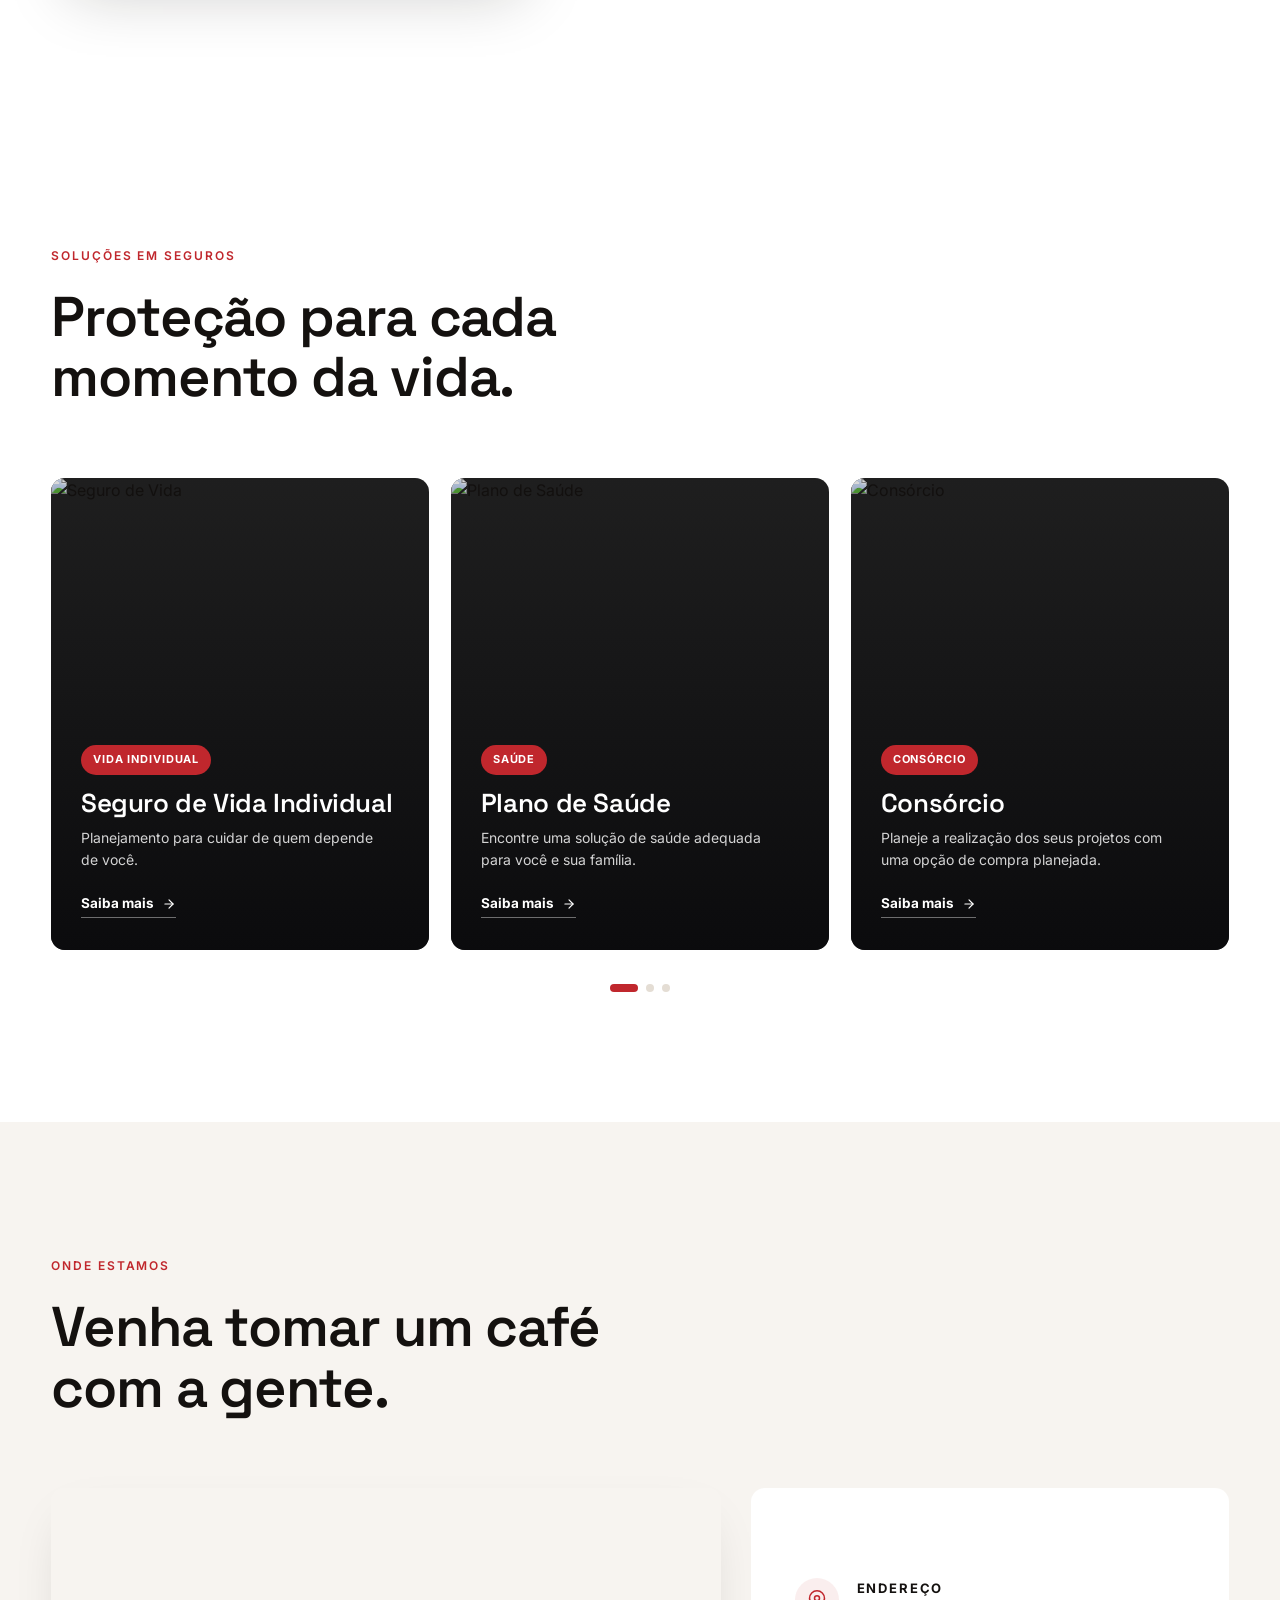
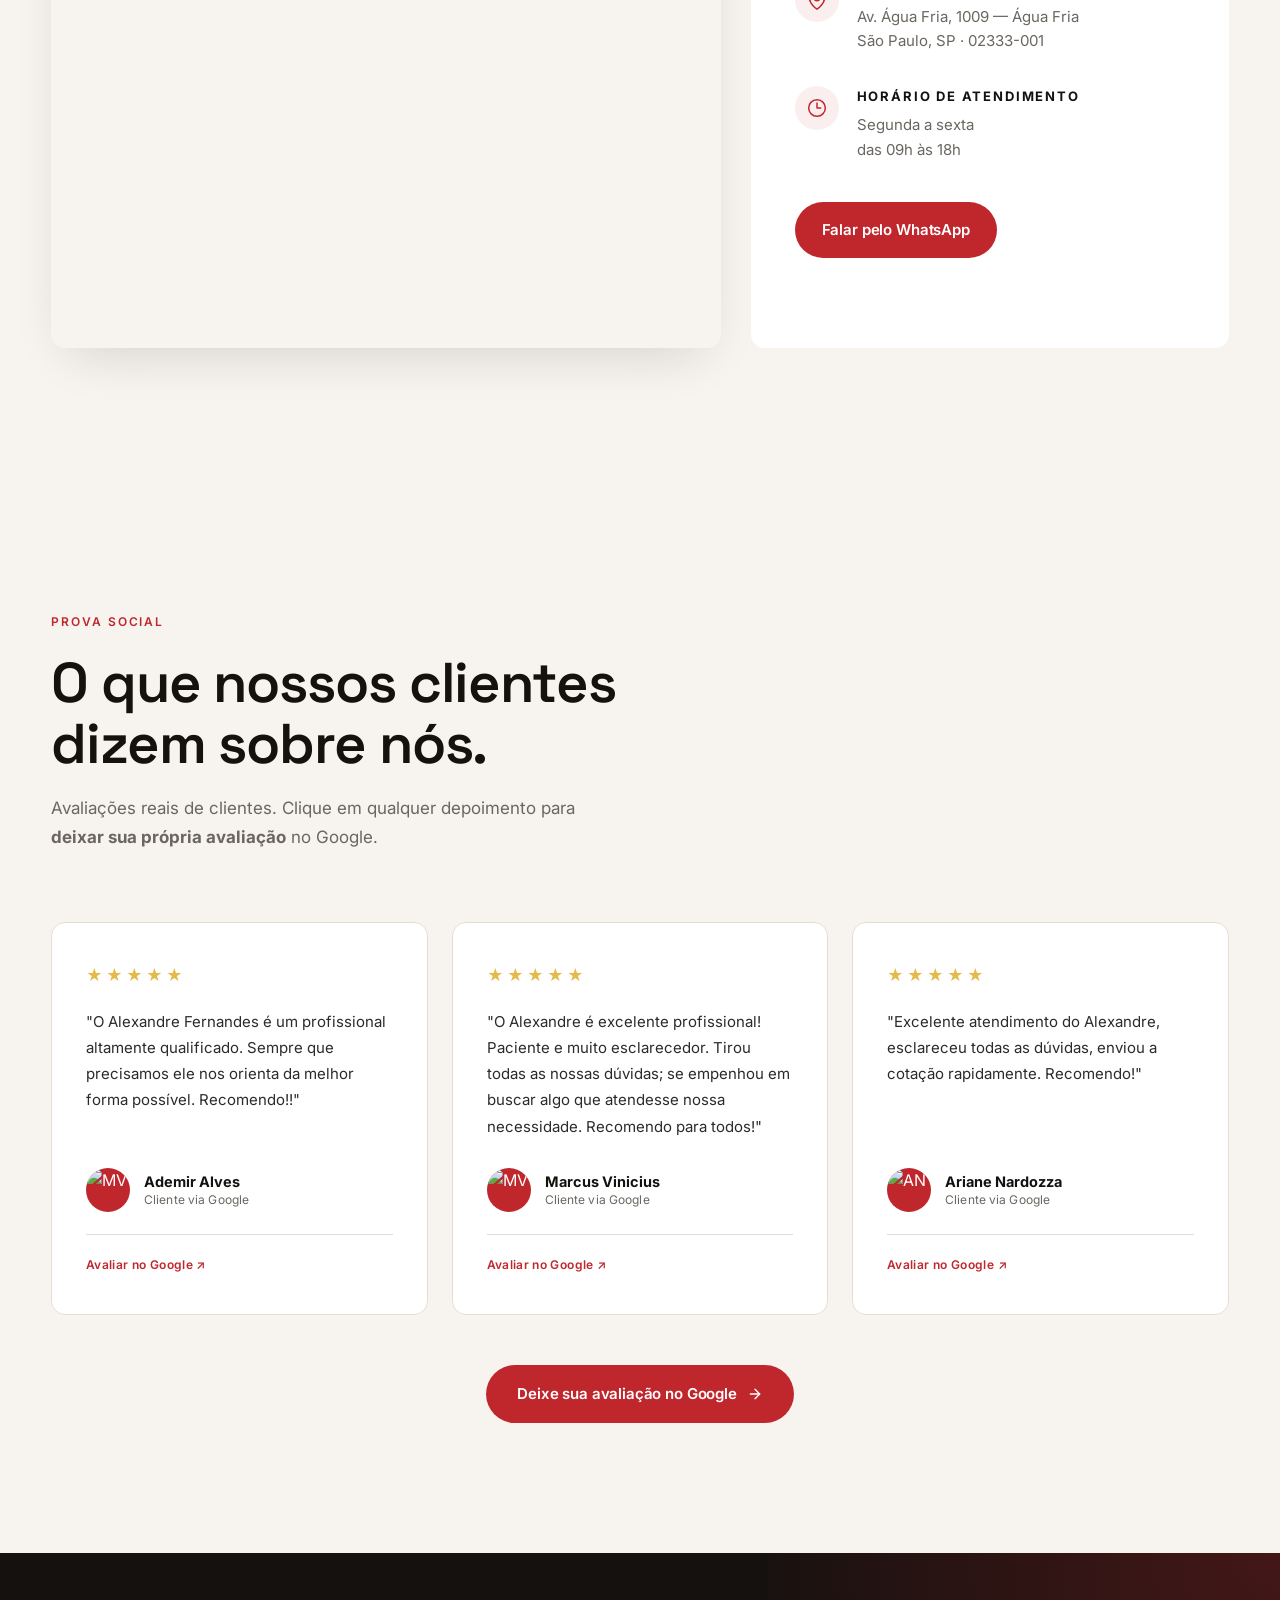
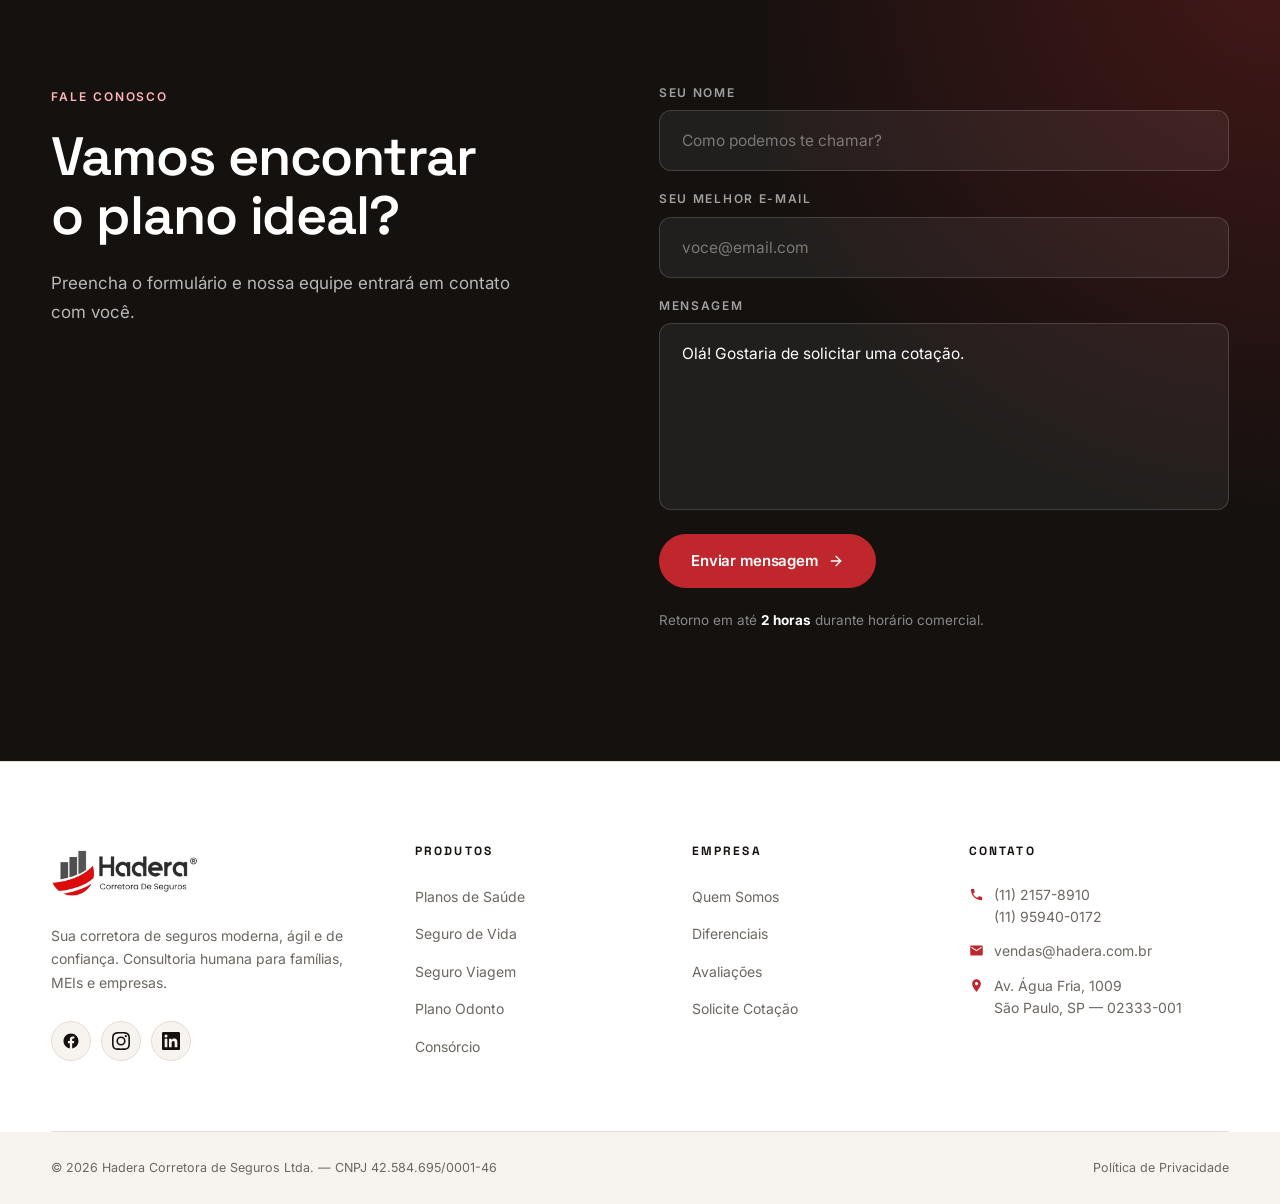
==== commit e69e0fef: "fix/opções para desempenho" ====
--- a/index.html
+++ b/index.html
@@ -30,13 +30,16 @@
 
     <link rel="preconnect" href="https://fonts.googleapis.com">
     <link rel="preconnect" href="https://fonts.gstatic.com" crossorigin>
-    <link
+    <link rel="preload" as="style"
         href="https://fonts.googleapis.com/css2?family=Inter:wght@400;500;600;700&family=Space+Grotesk:wght@500;600;700&family=Instrument+Serif:ital@0;1&display=swap"
-        rel="stylesheet">
+        onload="this.onload=null;this.rel='stylesheet'">
+    <noscript>
+        <link rel="stylesheet"
+            href="https://fonts.googleapis.com/css2?family=Inter:wght@400;500;600;700&family=Space+Grotesk:wght@500;600;700&family=Instrument+Serif:ital@0;1&display=swap">
+    </noscript>
 
     <link rel="stylesheet" href="style.css">
     <link rel="icon" type="image/png" href="imagens/icon.png">
-    <script src="https://unpkg.com/lucide@0.460.0/dist/umd/lucide.min.js"></script>
 </head>
 
 <body>
@@ -46,7 +49,7 @@
         <div class="container header-inner">
 
             <a href="#" class="brand" aria-label="Hadera Corretora de Seguros">
-                <img src="imagens/logo.png" alt="Hadera">
+                <img src="imagens/logo.png" width="140" height="40" alt="Hadera">
             </a>
 
             <nav class="main-nav" aria-label="Navegação principal">
@@ -372,7 +375,8 @@
                     <div class="insurance-track">
 
                         <article class="insurance-card">
-                            <img src="https://images.unsplash.com/photo-1563483782764-ce43fbc624ff?q=80&w=870&auto=format&fit=crop"
+                            <img loading="lazy" width="500" height="625"
+                                src="https://images.unsplash.com/photo-1563483782764-ce43fbc624ff?q=80&w=500&auto=format&fit=crop"
                                 alt="Seguro de Vida">
                             <div class="insurance-overlay"></div>
                             <div class="insurance-content">
@@ -393,7 +397,8 @@
                         </article>
 
                         <article class="insurance-card">
-                            <img src="https://plus.unsplash.com/premium_photo-1681843129112-f7d11a2f17e3?q=80&w=870&auto=format&fit=crop&ixlib=rb-4.1.0&ixid=M3wxMjA3fDB8MHxwaG90by1wYWdlfHx8fGVufDB8fHx8fA%3D%3D"
+                            <img loading="lazy" width="500" height="625"
+                                src="https://plus.unsplash.com/premium_photo-1681843129112-f7d11a2f17e3?q=80&w=500&auto=format&fit=crop"
                                 alt="Plano de Saúde">
                             <div class="insurance-overlay"></div>
                             <div class="insurance-content">
@@ -413,7 +418,8 @@
                         </article>
 
                         <article class="insurance-card">
-                            <img src="https://images.unsplash.com/photo-1512917774080-9991f1c4c750?q=80&w=900&auto=format&fit=crop"
+                            <img loading="lazy" width="500" height="625"
+                                src="https://images.unsplash.com/photo-1512917774080-9991f1c4c750?q=80&w=500&auto=format&fit=crop"
                                 alt="Consórcio">
                             <div class="insurance-overlay"></div>
                             <div class="insurance-content">
@@ -433,7 +439,8 @@
                         </article>
 
                         <article class="insurance-card">
-                            <img src="https://images.unsplash.com/photo-1623387641168-d9803ddd3f35?q=80&w=870&auto=format&fit=crop"
+                            <img loading="lazy" width="500" height="625"
+                                src="https://images.unsplash.com/photo-1623387641168-d9803ddd3f35?q=80&w=500&auto=format&fit=crop"
                                 alt="Saúde Pet">
                             <div class="insurance-overlay"></div>
                             <div class="insurance-content">
@@ -453,7 +460,8 @@
                         </article>
 
                         <article class="insurance-card">
-                            <img src="https://images.unsplash.com/photo-1588776814546-1ffcf47267a5?q=80&w=870&auto=format&fit=crop"
+                            <img loading="lazy" width="500" height="625"
+                                src="https://images.unsplash.com/photo-1588776814546-1ffcf47267a5?q=80&w=500&auto=format&fit=crop"
                                 alt="Plano Odontológico">
                             <div class="insurance-overlay"></div>
                             <div class="insurance-content">
@@ -473,7 +481,8 @@
                         </article>
 
                         <article class="insurance-card">
-                            <img src="https://images.unsplash.com/photo-1501785888041-af3ef285b470?q=80&w=900&auto=format&fit=crop"
+                            <img loading="lazy" width="500" height="625"
+                                src="https://images.unsplash.com/photo-1501785888041-af3ef285b470?q=80&w=500&auto=format&fit=crop"
                                 alt="Seguro Viagem">
                             <div class="insurance-overlay"></div>
                             <div class="insurance-content">
@@ -494,7 +503,8 @@
                         </article>
 
                         <article class="insurance-card">
-                            <img src="https://images.unsplash.com/photo-1756142008330-87dc106322a4?q=80&w=870&auto=format&fit=crop&ixlib=rb-4.1.0&ixid=M3wxMjA3fDB8MHxwaG90by1wYWdlfHx8fGVufDB8fHx8fA%3D%3D"
+                            <img loading="lazy" width="500" height="625"
+                                src="https://images.unsplash.com/photo-1756142008330-87dc106322a4?q=80&w=500&auto=format&fit=crop"
                                 alt="Seguro Auto">
                             <div class="insurance-overlay"></div>
                             <div class="insurance-content">
@@ -515,7 +525,8 @@
                         </article>
 
                         <article class="insurance-card">
-                            <img src="https://plus.unsplash.com/premium_photo-1661751356300-c4756372be3b?q=80&w=870&auto=format&fit=crop&ixlib=rb-4.1.0&ixid=M3wxMjA3fDB8MHxwaG90by1wYWdlfHx8fGVufDB8fHx8fA%3D%3D"
+                            <img loading="lazy" width="500" height="625"
+                                src="https://plus.unsplash.com/premium_photo-1661751356300-c4756372be3b?q=80&w=500&auto=format&fit=crop"
                                 alt="Seguro Residencial">
                             <div class="insurance-overlay"></div>
                             <div class="insurance-content">
@@ -536,7 +547,8 @@
                         </article>
 
                         <article class="insurance-card">
-                            <img src="https://images.unsplash.com/photo-1541746972996-4e0b0f43e02a?q=80&w=870&auto=format&fit=crop&ixlib=rb-4.1.0&ixid=M3wxMjA3fDB8MHxwaG90by1wYWdlfHx8fGVufDB8fHx8fA%3D%3D"
+                            <img loading="lazy" width="500" height="625"
+                                src="https://images.unsplash.com/photo-1541746972996-4e0b0f43e02a?q=80&w=500&auto=format&fit=crop"
                                 alt="Seguro Empresa">
                             <div class="insurance-overlay"></div>
                             <div class="insurance-content">
@@ -604,7 +616,12 @@
 
                         <div class="location-item">
                             <span class="location-icon">
-                                <i data-lucide="map-pin"></i>
+                                <svg xmlns="http://www.w3.org/2000/svg" width="20" height="20" viewBox="0 0 24 24"
+                                    fill="none" stroke="currentColor" stroke-width="1.8" stroke-linecap="round"
+                                    stroke-linejoin="round">
+                                    <path d="M21 10c0 7-9 13-9 13s-9-6-9-13a9 9 0 0 1 18 0z"></path>
+                                    <circle cx="12" cy="10" r="3"></circle>
+                                </svg>
                             </span>
                             <div>
                                 <strong>Endereço</strong>
@@ -614,7 +631,12 @@
 
                         <div class="location-item">
                             <span class="location-icon">
-                                <i data-lucide="clock-3"></i>
+                                <svg xmlns="http://www.w3.org/2000/svg" width="20" height="20" viewBox="0 0 24 24"
+                                    fill="none" stroke="currentColor" stroke-width="1.8" stroke-linecap="round"
+                                    stroke-linejoin="round">
+                                    <circle cx="12" cy="12" r="10"></circle>
+                                    <polyline points="12 6 12 12 16.5 12"></polyline>
+                                </svg>
                             </span>
                             <div>
                                 <strong>Horário de atendimento</strong>
@@ -853,7 +875,12 @@
                         </div>
                         <button type="submit" class="btn btn-primary btn-form">
                             Enviar mensagem
-                            <svg ...>...</svg>
+                            <svg xmlns="http://www.w3.org/2000/svg" width="16" height="16" viewBox="0 0 24 24"
+                                fill="none" stroke="currentColor" stroke-width="2" stroke-linecap="round"
+                                stroke-linejoin="round">
+                                <line x1="5" y1="12" x2="19" y2="12"></line>
+                                <polyline points="12 5 19 12 12 19"></polyline>
+                            </svg>
                         </button>
                     </form>
                     <p class="form-note">Retorno em até <strong>2 horas</strong> durante horário comercial.</p>
@@ -870,7 +897,8 @@
         <div class="container footer-grid">
 
             <div class="footer-brand">
-                <img src="imagens/logo.png" alt="Hadera Corretora de Seguros" class="footer-logo">
+                <img src="imagens/logo.png" width="150" height="43" alt="Hadera Corretora de Seguros"
+                    class="footer-logo">
                 <p>
                     Sua corretora de seguros moderna, ágil e de confiança.
                     Consultoria humana para famílias, MEIs e empresas.
@@ -982,9 +1010,6 @@
 
 
     <script src="script.js"></script>
-    <script>
-        lucide.createIcons();
-    </script>
 
     <!-- ==================== POPUP FALE COM ESPECIALISTA ==================== -->
     <div class="specialist-popup" id="specialist-popup" role="dialog" aria-label="Fale com um especialista">
@@ -998,7 +1023,7 @@
         </button>
 
         <div class="specialist-brand">
-            <img src="imagens/icon.png" alt="Hadera">
+            <img src="imagens/icon.png" width="68" height="68" alt="Hadera">
             <span class="specialist-status">
                 <span class="dot" aria-hidden="true"></span>
                 Consultor online
@@ -1048,4 +1073,6 @@
     </div>
 </body>
 
+<!-- ==================== Desenvolvido por Pedro Pires | pedroop1301@hotmail.com ==================== -->
+
 </html>
--- a/style.css
+++ b/style.css
@@ -2632,4 +2632,6 @@
     .cookie-banner {
         transition: none;
     }
-}+}
+
+/* ==================== Desenvolvido por Pedro Pires | pedroop1301@hotmail.com ==================== */
